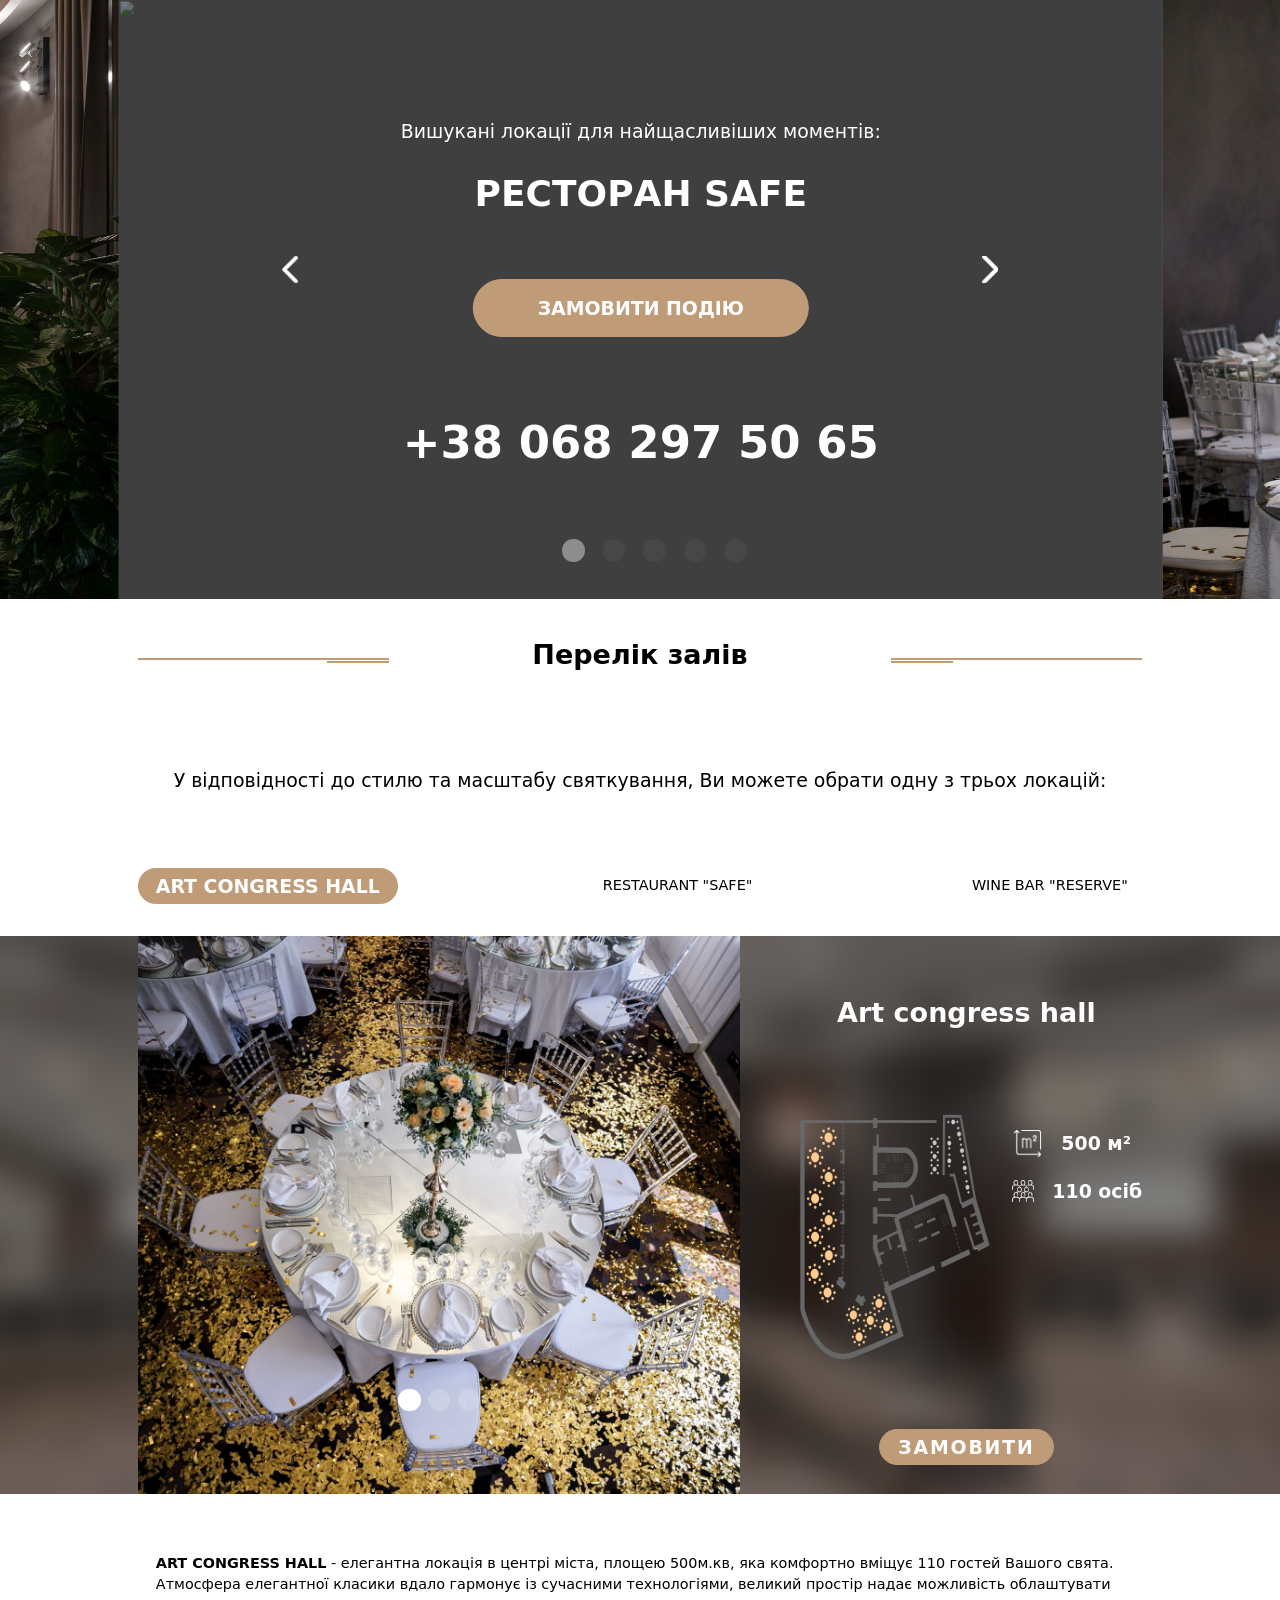
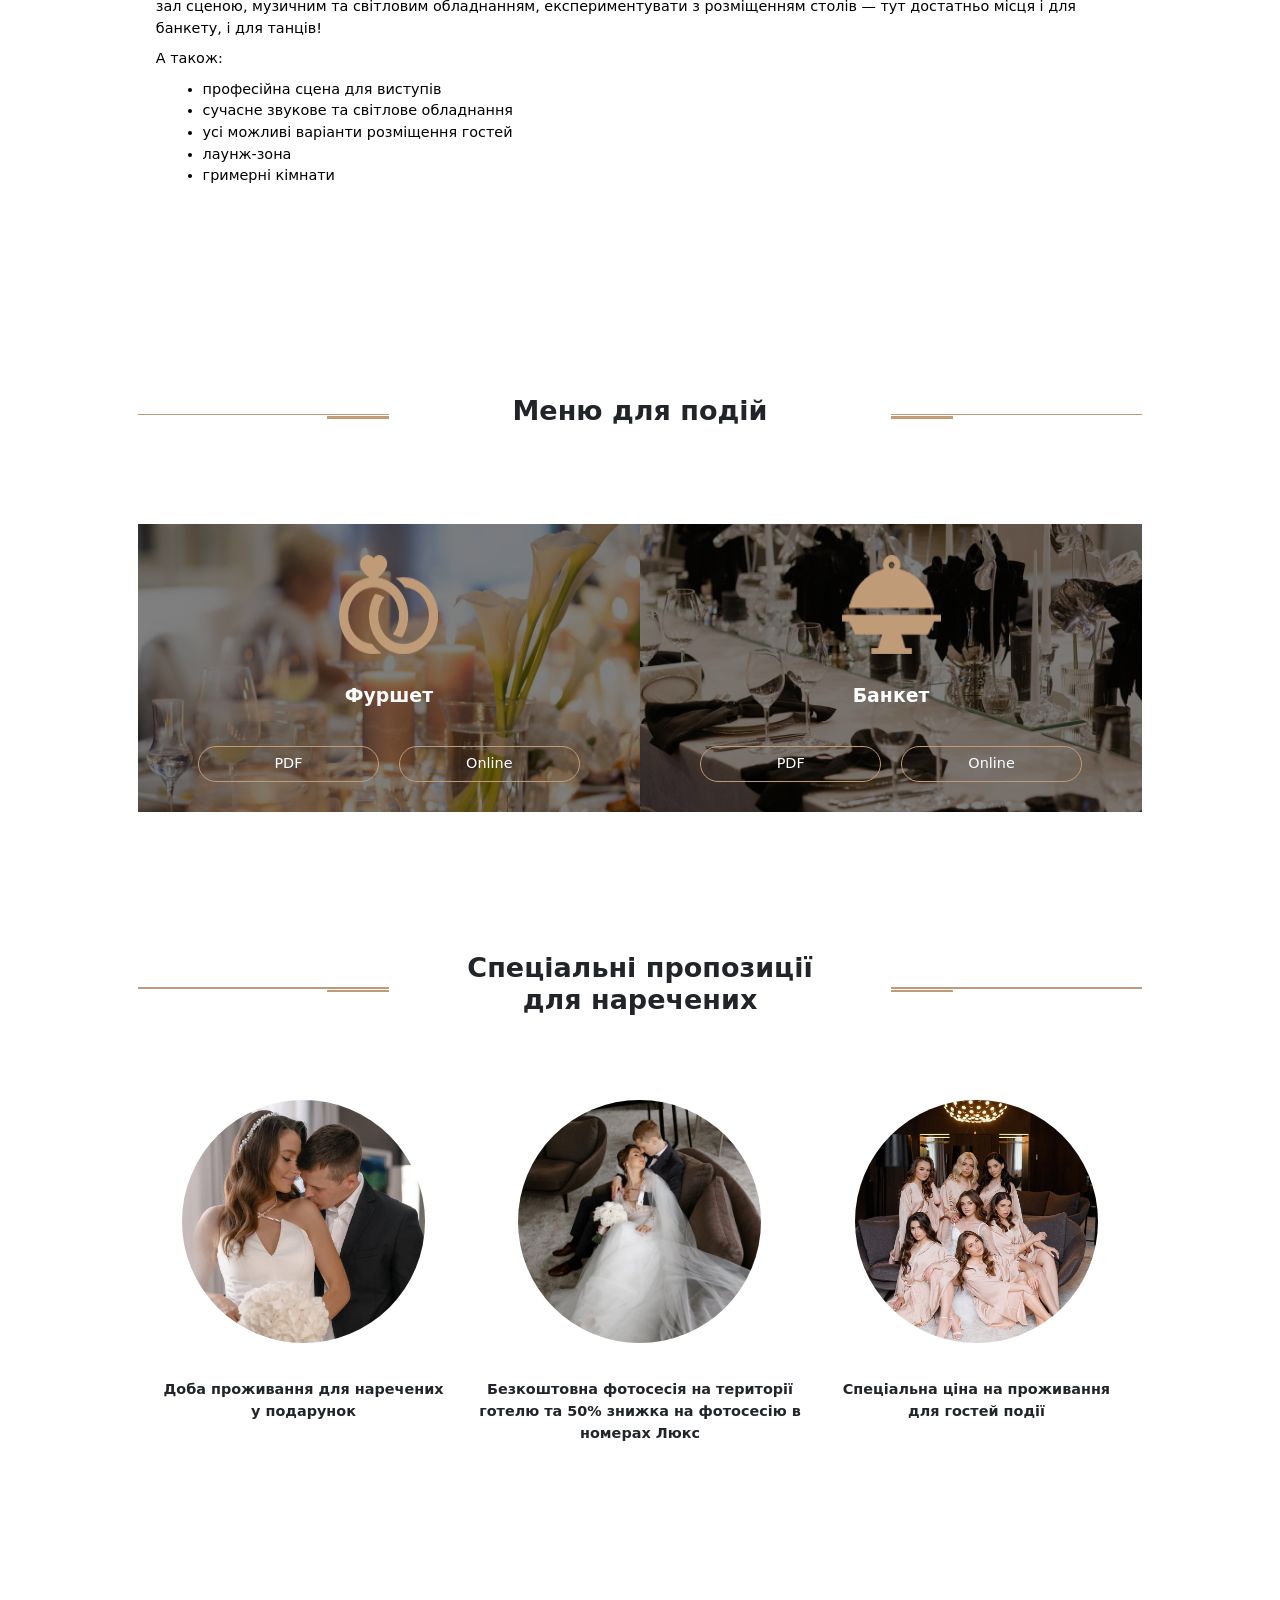
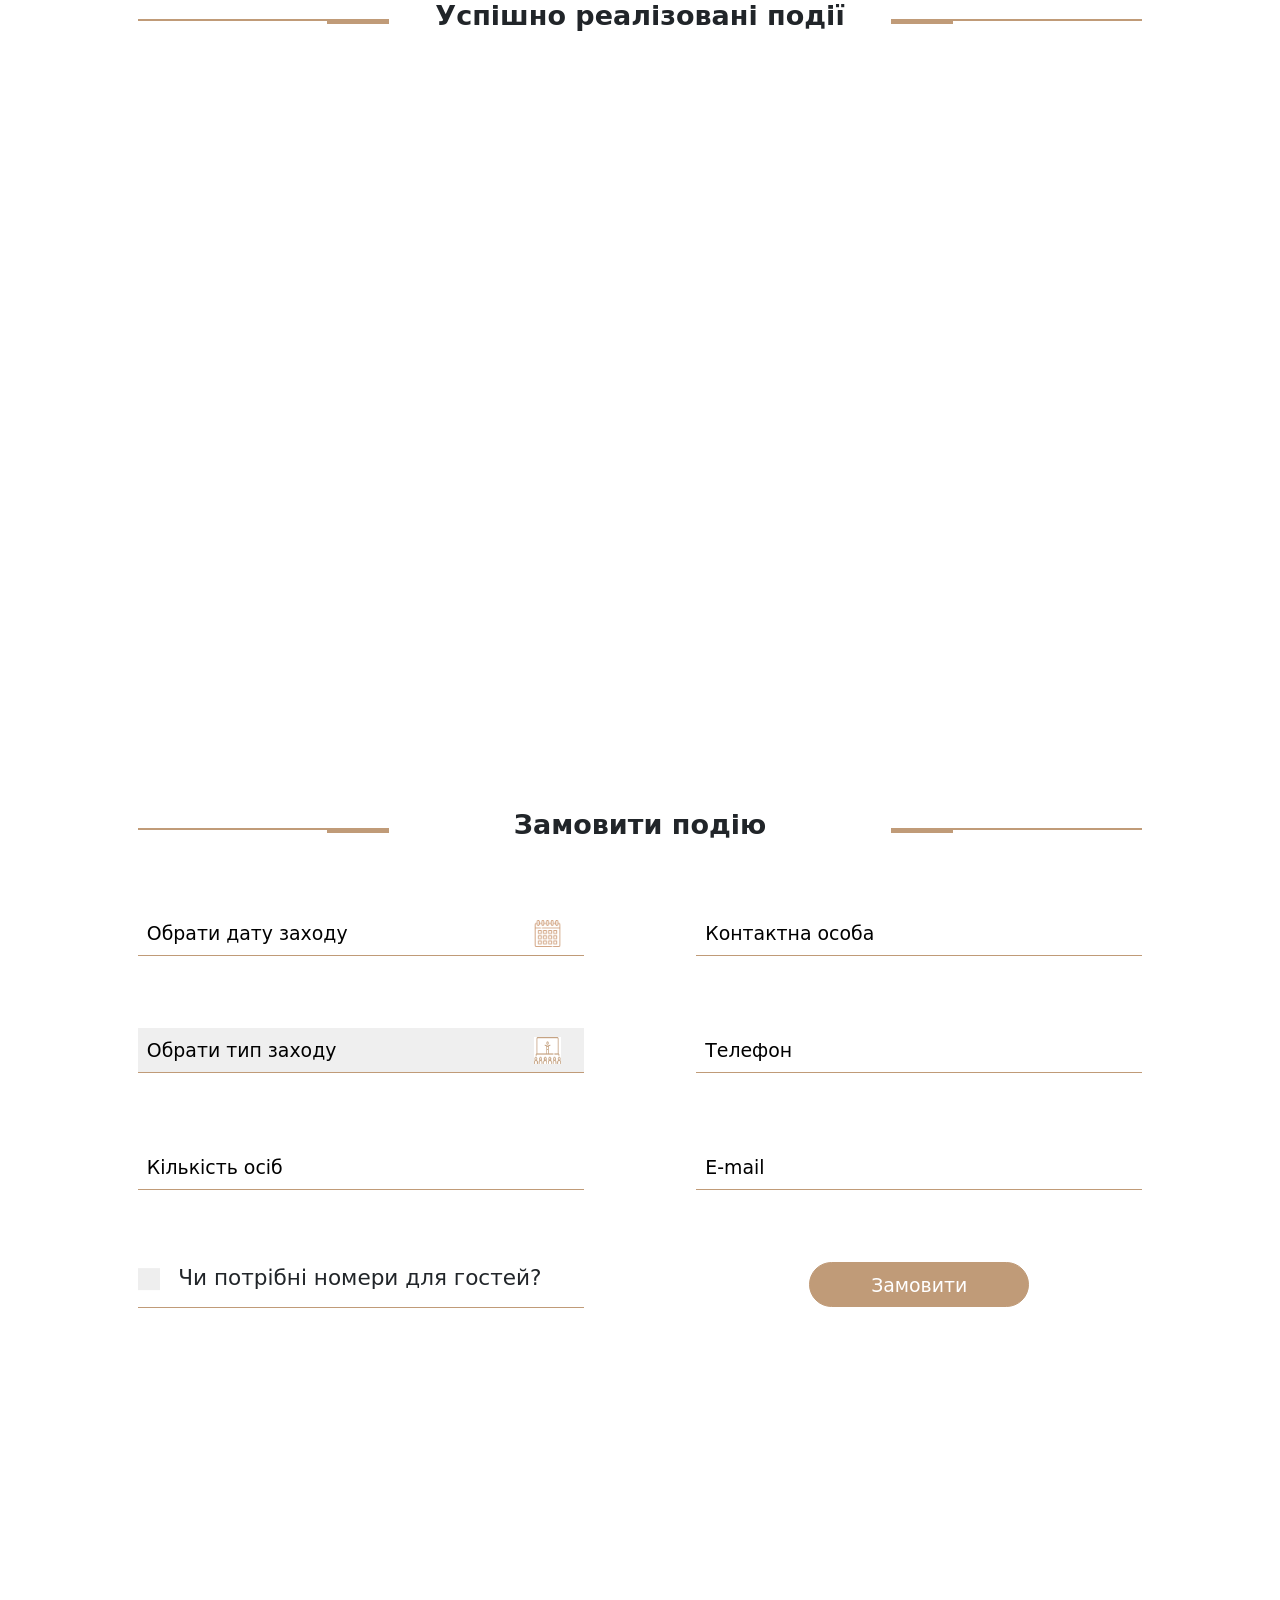
==== wedding/index.html @ 0ee12df7 "add english pages" ====
<!DOCTYPE html>
<html lang="en" class="page">

  <head>
    <meta charset="UTF-8">
    <meta http-equiv="X-UA-Compatible" content="IE=edge">
    <meta name="viewport" content="width=device-width, initial-scale=1.0">
    <title>Події</title>
    <link rel="stylesheet" href="./../style/style.css">
    <link rel="stylesheet" href="https://cdn.jsdelivr.net/npm/swiper@8/swiper-bundle.min.css">
    <script src="https://cdn.jsdelivr.net/npm/swiper@8/swiper-bundle.min.js"></script>
    <link rel="preconnect" href="https://fonts.googleapis.com">
    <link rel="preconnect" href="https://fonts.gstatic.com" crossorigin>
    <link href="https://fonts.googleapis.com/css2?family=Josefin+Sans:wght@300;400;500;600;700&display=swap"
      rel="stylesheet">
    <link rel="stylesheet" href="//code.jquery.com/ui/1.13.2/themes/base/jquery-ui.css">
    <link rel="stylesheet" href="/resources/demos/style.css">
    <script src="https://code.jquery.com/jquery-3.6.0.js"></script>
    <script src="https://code.jquery.com/ui/1.13.2/jquery-ui.js"></script>
    <script>
      $(function () {
        $("#datepicker").datepicker();
      });
    </script>
  </head>

  <body>
    <section>
      <div class="slider">
        <div class="slider__item">
          <img src="./../image/main-slider/slide-5.jpg">
          <div class="top-wedding">
            <div class="top-wedding__subtitle top__subtitle--wedding">
              Вишукані локації для найщасливіших моментів:
            </div>
            <h1 class="top-wedding__title">ресторан safe</h1>
            <a href="#form" class="top-wedding__button">
              замовити подію
            </a>
            <a href="tel:+380682975065" class="top-wedding__call">
              +38 068 297 50 65
            </a>
          </div>
        </div>
        <div class="slider__item">
          <img src="./../image/main-slider/slide-1.jpg">
          <div class="top-wedding">
            <div class="top-wedding__subtitle top__subtitle--wedding">
              Вишукані локації для найщасливіших моментів:
            </div>
            <h1 class="top-wedding__title">Art congress hall</h1>
            <a href="#form" class="top-wedding__button">
              замовити подію
            </a>
            <a href="tel:+380682975065" class="top-wedding__call">
              +38 068 297 50 65
            </a>
          </div>
        </div>
        <div class="slider__item">
          <img src="./../image/main-slider/slide-3.jpg">
          <div class="top-wedding">
            <div class="top-wedding__subtitle top__subtitle--wedding">
              Вишукані локації для найщасливіших моментів:
            </div>
            <h1 class="top-wedding__title">WINE BAR RESERVE з терасою</h1>
            <a href="#form" class="top-wedding__button">
              замовити подію
            </a>
            <a href="tel:+380682975065" class="top-wedding__call">
              +38 068 297 50 65
            </a>
          </div>
        </div>
        <div class="slider__item">
          <img src="./../image/main-slider/slide-2.jpg">
          <div class="top-wedding">
            <div class="top-wedding__subtitle top__subtitle--wedding">
              Вишукані локації для найщасливіших моментів:
            </div>
            <h1 class="top-wedding__title">Art congress hall</h1>
            <a href="#form" class="top-wedding__button">
              замовити подію
            </a>
            <a href="tel:+380682975065" class="top-wedding__call">
              +38 068 297 50 65
            </a>
          </div>
        </div>
        <div class="slider__item">
          <img src="./../image/main-slider/slide-4.jpg">
          <div class="top-wedding">
            <div class="top-wedding__subtitle top__subtitle--wedding">
              Вишукані локації для найщасливіших моментів:
            </div>
            <h1 class="top-wedding__title">ресторан safe</h1>
            <a href="#form" class="top-wedding__button">
              замовити подію
            </a>
            <a href="tel:+380682975065" class="top-wedding__call">
              +38 068 297 50 65
            </a>
          </div>
        </div>
      </div>
    </section>

    <section class="conference-hall page__conference-hall">
      <div class="container">
        <div class="conference-hall__title">
          <div class="title params__title">
            <div class="title__before-line"></div>
            <h2 class="title__text">Перелік залів</h2>
            <div class="title__after-line"></div>
          </div>
          <h2 class="conference-hall__subtitle" style="margin-bottom: 70px;">
            У відповідності до стилю та масштабу святкування, Ви можете обрати одну з трьох локацій:
            </h3>
        </div>

        <ul class="nav nav-pills mb-3 conference-hall__tabs" id="pills-tab" role="tablist">
          <li class="nav-item" role="presentation">
            <button style="text-transform: uppercase;" class="nav-link active conference-hall__tab" id="pills-home-tab" data-bs-toggle="pill"
              data-bs-target="#pills-conference" type="button" role="tab" aria-controls="pills-home"
              aria-selected="true">Art congress hall</button>
          </li>
          <li class="nav-item" role="presentation">
            <button style="text-transform: uppercase;" class="nav-link conference-hall__tab" id="pills-profile-tab" data-bs-toggle="pill"
              data-bs-target="#pills-vip" type="button" role="tab" aria-controls="pills-profile"
              aria-selected="false">Restaurant "SAFE"</button>
          </li>
          <li class="nav-item" role="presentation">
            <button style="text-transform: uppercase;" class="nav-link conference-hall__tab" id="pills-contact-tab" data-bs-toggle="pill"
              data-bs-target="#pills-conference-a" type="button" role="tab" aria-controls="pills-contact"
              aria-selected="false">Wine bar "RESERVE"</button>
          </li>

        </ul>

      </div>
      <div class="conference-hall__background--wedding">
        <div class="container">
          <main class="conference-hall__container">

            <div class="tab-content" id="pills-tabContent">

              <div class="tab-pane fade show active" id="pills-conference" role="tabpanel"
                aria-labelledby="pills-home-tab">
                <article class="conference-hall__content">
                  <div class="conference-hall__wrapper">
                    <div class="conference-hall__left">
                      <div class="swiper mySwiper2">
                        <div class="swiper-wrapper">
                          <div class="swiper-slide">
                            <img src="./../image/slider-scheme/art-congres-hall-1.jpg" alt="slide1">
                          </div>
                          <div class="swiper-slide">
                            <img src="./../image/slider-scheme/art-congres-hall-2.jpg" alt="slide2">
                          </div>
                          <div class="swiper-slide">
                            <img src="./../image/slider-scheme/art-congres-hall-3.jpg" alt="slide3">
                          </div>
                        </div>
                        <div class="swiper-pagination"></div>
                      </div>

                    </div>
                    <div class="conference-hall__right scheme">

                      <div class="scheme__title scheme__title--conference">Art congress hall</div>

                      <div class="scheme__content--visible">
                        <div class="scheme__top scheme__top--conference">
                          <picture>
                            <source media="(max-width: 550px)" srcset="./../image/wedding/scheme/congres.png" width="200px"
                              height="240px">
                            <img src="./../image/wedding/scheme/congres.png" alt="схема залу" width="240px" height="300px">
                          </picture>
                          <div class="scheme__flex-wraper-all">
                            <div class="scheme__flex-wraper">
                              <img src="./../image/area_white.png" alt="area" width="35px" height="35px">
                              <div class="scheme__count">500 м&sup2</div>
                            </div>
                            <div class="scheme__flex-wraper">
                              <img src="./../image/people.png" alt="people" width="25px" height="25px">
                              <div class="scheme__count">110 осіб</div>
                            </div>
                          </div>
                        </div>
                      </div>

                      <a href="#form" class="scheme__btn">замовити</a>
                    </div>
                  </div>
                </article>
              </div>

              <div class="tab-pane fade" id="pills-vip" role="tabpanel" aria-labelledby="pills-profile-tab">
                <article class="conference-hall__content">
                  <div class="conference-hall__wrapper">
                    <div class="conference-hall__left">
                      <div class="swiper mySwiper2">
                        <div class="swiper-wrapper">
                          <div class="swiper-slide">
                            <img src="./../image/slider-scheme/safe-3.jpg" alt="safe_photo">
                          </div>
                          <div class="swiper-slide">
                            <img src="./../image/slider-scheme/safe-2.jpg" alt="safe_photo">
                          </div>
                          <div class="swiper-slide">
                            <img src="./../image/slider-scheme/safe-1.webp" alt="safe_photo">
                          </div>
                        </div>
                        <div class="swiper-pagination"></div>
                      </div>
                    </div>

                    <div class="conference-hall__right conference-hall__right--conference scheme">

                      <div class="scheme__title scheme__title--conference">Restaurant "SAFE"</div>

                      <h2 class="scheme__tabs-title">
                        Оберіть тип розсадки:
                      </h2>

                      <ul class="nav nav-pills mb-3 scheme__tabs" id="pills-tab" role="tablist">
                        <li class="nav-item scheme__tab-wraper" role="presentation">
                          <button class="nav-link scheme__tab active scheme__tab" id="pills-home-tab"
                            data-bs-toggle="pill" data-bs-target="#pills-home" type="button" role="tab"
                            aria-controls="pills-home" aria-selected="true">Варіант-1</button>
                        </li>
                        <li class="nav-item scheme__tab-wraper" role="presentation">
                          <button class="nav-link scheme__tab" id="pills-profile-tab" data-bs-toggle="pill"
                            data-bs-target="#pills-profile" type="button" role="tab" aria-controls="pills-profile"
                            aria-selected="false">Варіант-2</button>
                        </li>
                        <li class="nav-item scheme__tab-wraper" role="presentation">
                          <button class="nav-link scheme__tab" id="pills-contact-tab" data-bs-toggle="pill"
                            data-bs-target="#pills-contact" type="button" role="tab" aria-controls="pills-contact"
                            aria-selected="false">Варіант-3</button>
                        </li>
                      </ul>
                      <div class="tab-content" id="pills-tabContent">
                        <div class="tab-pane fade show active" id="pills-home" role="tabpanel"
                          aria-labelledby="pills-home-tab">
                          <div class="scheme__content">
                            <div class="scheme__top scheme__top--conference">
                              <picture>
                                <source media="(max-width: 550px)" srcset="./../image/wedding/scheme/safe-var-1.png"
                                  width="160px" height="240px">
                                <img src="./../image/wedding/scheme/safe-var-1.png" alt="схема залу" width="240px"
                                  height="340px">
                              </picture>
                              <div class="scheme__flex-wraper-all">
                                <div class="scheme__flex-wraper">
                                  <img src="./../image/area_white.png" alt="area" width="35px" height="35px">
                                  <div class="scheme__count">166 м&sup2</div>
                                </div>
                                <div class="scheme__flex-wraper">
                                  <img src="./../image/people.png" alt="people" width="35px" height="25px">
                                  <div class="scheme__count">60 осіб</div>
                                </div>
                              </div>
                            </div>
                          </div>
                        </div>
                        <div class="tab-pane fade" id="pills-profile" role="tabpanel"
                          aria-labelledby="pills-profile-tab">
                          <div class="scheme__content">
                            <div class="scheme__top scheme__top--conference">
                              <picture>
                                <source media="(max-width: 550px)" srcset="./../image/wedding/scheme/safe-var-2.png"
                                  width="160px" height="240px">
                                <img src="./../image/wedding/scheme/safe-var-2.png" alt="схема залу" width="240px"
                                  height="340px">
                              </picture>
                              <div class="scheme__flex-wraper-all">
                                <div class="scheme__flex-wraper">
                                  <img src="./../image/area_white.png" alt="area" width="35px" height="35px">
                                  <div class="scheme__count">166 м&sup2</div>
                                </div>
                                <div class="scheme__flex-wraper">
                                  <img src="./../image/people.png" alt="people" width="35px" height="25px">
                                  <div class="scheme__count">60 осіб</div>
                                </div>
                              </div>
                            </div>
                          </div>
                        </div>
                        <div class="tab-pane fade" id="pills-contact" role="tabpanel"
                          aria-labelledby="pills-contact-tab">
                          <div class="scheme__content">
                            <div class="scheme__top scheme__top--conference">
                              <picture>
                                <source media="(max-width: 550px)" srcset="./../image/wedding/scheme/safe-var-3.png"
                                  width="160px" height="240px">
                                <img src="./../image/wedding/scheme/safe-var-3.png" alt="схема залу" width="240px"
                                  height="340px">
                              </picture>
                              <div class="scheme__flex-wraper-all">
                                <div class="scheme__flex-wraper">
                                  <img src="./../image/area_white.png" alt="area" width="35px" height="35px">
                                  <div class="scheme__count">166 м&sup2</div>
                                </div>
                                <div class="scheme__flex-wraper">
                                  <img src="./../image/people.png" alt="people" width="35px" height="25px">
                                  <div class="scheme__count">60 осіб</div>
                                </div>
                              </div>
                            </div>
                          </div>
                        </div>
                      </div>

                      <a href="#form" class="scheme__btn">замовити</a>
                    </div>
                  </div>
                </article>
              </div>

              <div class="tab-pane fade" id="pills-conference-a" role="tabpanel" aria-labelledby="pills-profile-tab">
                <article class="conference-hall__content">
                  <div class="conference-hall__wrapper">
                    <div class="conference-hall__left">
                      <div class="swiper mySwiper2">
                        <div class="swiper-wrapper">
                          <div class="swiper-slide">
                            <img src="./../image/slider-scheme/wine-room-3.JPEG">
                          </div>
                          <div class="swiper-slide">
                            <img src="./../image/slider-scheme/wine-room-2.JPEG">
                          </div>
                          <div class="swiper-slide">
                            <img src="./../image/slider-scheme/wine-room-1.JPEG">
                          </div>
                        </div>
                        <div class="swiper-pagination"></div>
                      </div>

                    </div>

                    <div class="conference-hall__right scheme">
                      <div class="scheme__title scheme__title--conference">Wine bar "RESERVE"</div>

                      <div class="scheme__content--visible">
                        <div class="scheme__top scheme__top--conference">
                          <picture>
                            <source media="(max-width: 550px)" srcset="./../image/wedding/scheme/wine.png" width="160px"
                              height="240px">
                            <img src="./../image/wedding/scheme/wine.png" alt="схема залу" width="240px" height="340px">
                          </picture>
                          <div class="scheme__flex-wraper-all">
                            <div class="scheme__flex-wraper">
                              <img src="./../image/area_white.png" alt="area" width="35px" height="35px">
                              <div class="scheme__count">31 м&sup2</div>
                            </div>
                            <div class="scheme__flex-wraper">
                              <img src="./../image/people.png" alt="people" width="35px" height="25px">
                              <div class="scheme__count">20 осіб</div>
                            </div>
                          </div>
                        </div>
                      </div>
                      <a href="#form" class="scheme__btn">замовити</a>
                    </div>
                  </div>
                </article>
              </div>

            </div>

          </main>
        </div>
      </div>

      <div class="container">
        <div class="tab-content" id="pills-tabContent" style="margin-top: 50px;">

          <div class="conference-hall__bottom" id="b-1" style="display: block;">
            <p style="margin-bottom: 10px;">
              <strong>ART CONGRESS HALL</strong> - елегантна локація в центрі міста, площею 500м.кв, яка комфортно
              вміщує 110 гостей Вашого свята.
              Атмосфера елегантної класики вдало гармонує із сучасними технологіями, великий простір надає
              можливість облаштувати зал сценою, музичним та світловим обладнанням, експериментувати з розміщенням
              столів — тут достатньо місця і для банкету, і для танців!
            </p>
            <p style="margin-bottom: 10px;">А також:</p>
            <ul style="margin-left: 20px; text-align: left;">
              <li>
                професійна сцена для виступів
              </li>
              <li>
                сучасне звукове та світлове обладнання
              </li>
              <li>
                усі можливі варіанти розміщення гостей
              </li>
              <li>
                лаунж-зона
              </li>
              <li>
                гримерні кімнати
              </li>
            </ul>
          </div>

          <div class="conference-hall__bottom" id="b-2" style="display: none;">
            <p style="margin-bottom: 10px;">
              <strong>РЕСТОРАН SAFE</strong> - вишукана локація для щасливих моментів. Зал ресторану SAFE вміщує 60
              осіб.
            </p>
            <p>
              Унікальний інтер'єр залу ресторану SAFE, відкрите тинькування оригінальної будівлі Австро-Угорського
              банку, австрійські люстри та окремі зони для кенді бару та танців - додають незабутніх вражень.
            </p>
          </div>

          <div class="conference-hall__bottom" id="b-3" style="display: none;">
            <p style="margin-bottom: 10px;">
              <strong>WINE BAR з терасою</strong> - справжня окраса готелю та ідеальна локація для камерних
              святкувань.
            </p>
            <p>
              Зал винної кімнати WINE BAR вміщує до 20 осіб.
              Винна кімната з терасою на сьомому поверсі є ідеальна для затишних, камерних святкувань. Неперевершений
              інтер’єр, камін, незабутня панорама на старе місто, та, щонайголовніше, повна ізоляція від решти готелю.
            </p>
          </div>
        </div>
      </div>

    </section>

    <section class="menu page__menu">
      <div class="container">
        <div class="title params__title">
          <div class="title__before-line"></div>
          <h2 class="title__text">Меню для подій</h2>
          <div class="title__after-line"></div>
        </div>
        <div class="menu__wraper">
          <article class="menu__left menu__left--wedding">
            <div class="menu__shadow">
              <img src="./../image/wedding-rings.png" alt="" class="menu__icon">
              <div class="menu__text">
                Фуршет
              </div>
              <div class="menu__menu">
                <a href="./../files/furshet-menu.pdf" class="menu__menu--link" download>PDF</a>
                <a href="https://bankhotel.choiceqr.com/online-menu/section:benketne-ta-furshetne-menyu" class="menu__menu--link" target="_blank">Online</a>
              </div>
            </div>
          </article>
          <article class="menu__rigth menu__rigth--wedding">
            <div class="menu__shadow">
              <img src="./../image/buffet_menu.png" alt="" class="menu__icon">
              <div class="menu__text">
                Банкет
              </div>
              <div class="menu__menu">
                <a href="./../files/banket-menu.pdf" class="menu__menu--link" download>PDF</a>
                <a href="https://bankhotel.choiceqr.com/online-menu/section:benketne-ta-furshetne-menyu" class="menu__menu--link" target="_blank">Online</a>
              </div>
            </div>
          </article>
        </div>
      </div>
    </section>

    <section class="propose page__propose">
      <div class="container">
        <div class="title propose__title">
          <div class="title__before-line"></div>
          <h2 class="title__text">
            Спеціальні пропозиції
            <br>
            для наречених
          </h2>
          <div class="title__after-line"></div>
        </div>
        <div class="propose__wrapper">
          <div class="propose__one">
            <img src="./../image/wedding-propose/propose-1.jpg" atl="wedding" class="propose__photo">
            <div class="propose__text">
              Доба проживання для наречених
              <br>
              у подарунок
            </div>
          </div>
          <div class="propose__two">
            <img src="./../image/wedding-propose/propose-3.jpg" atl="wedding" class="propose__photo">
            <div class="propose__text">
              Безкоштовна фотосесія на території
              <br> готелю та 50% знижка на фотосесію в
              <br> номерах Люкс
            </div>
          </div>
          <div class="propose__three">
            <img src="./../image/wedding-propose/propose-2.jpg" atl="wedding" class="propose__photo">
            <div class="propose__text">
              Спеціальна ціна на проживання
              <br>
              для гостей події
            </div>
          </div>
        </div>
      </div>
    </section>

    <section class="projects page__projects">
      <div class="container">
        <div class="projects__slider">
          <div class="title projects__title">
            <div class="title__before-line"></div>
            <h2 class="title__text">Успішно реалізовані події</h2>
            <div class="title__after-line"></div>
          </div>
          <div class="swiper mySwiper3">
            <div class="swiper-wrapper">
              <div class="swiper-slide">
                <video src="./../image/video/wedding-video-1.mp4" autoplay muted loop width="640" height="360"
                  class="swiper-slide__video"></video>
              </div>
              <div class="swiper-slide">
                <video src="./../image/video/wedding-video-2.mp4" autoplay muted loop width="640" height="360"
                  class="swiper-slide__video"></video>
              </div>
              <div class="swiper-slide">
                <video src="./../image/video/wedding-video-3.mp4" autoplay muted loop width="640" height="360"
                  class="swiper-slide__video"></video>
              </div>
            </div>
            <!-- <div class="swiper-pagination"></div>
            <div class="swiper-button-next"></div>
            <div class="swiper-button-prev"></div> -->
          </div>
    </section>

    <section class="form page__form" id="form">
      <div class="container">
        <div class="form__wrraper">
          <div class="title form__title">
            <div class="title__before-line"></div>
            <h2 class="title__text">Замовити подію</h2>
            <div class="title__after-line"></div>
          </div>
          <!-- <h3 class="form__subtext">Заповніть форму - отримайте базовий розрахунок вартості меню за 1 добу</h3> -->
          <form action="#" method="post" class="form__form" style="position: relative;">
            <div class="form__left">
              <div class="form__date">
                <input type="text" id="datepicker" class="form__style" placeholder="Обрати дату заходу" required
                  id="date">
                <label for="#date" class="form__label">
                  <button class="form__btn">
                    <img class="form__icon" src="./../image/calendar.png" alt="date">
                  </button>
                </label>
              </div>
              <div class="form__event">
                <select name="event" class="form__style" required id="event">
                  <option value="" selected disabled>Обрати тип заходу</option>
                  <option value="wedding">Весілля</option>
                  <option value="birthday">День народження</option>
                  <option value="birthday">Інше святкування</option>
                </select>
                <label for="#event" class="form__label">
                  <button class="form__btn">
                    <img class="form__icon" src="./../image/presentation.png" alt="event">
                  </button>
                </label>
              </div>
              <input type="text" placeholder="Кількість осіб" class="form__quests form__style" required>
              <label class="form__container">
                <div class="form__container--text">
                  Чи потрібні номери для гостей?
                </div>
                <input type="checkbox" value="yes">
                <span class="form__checkmark"></span>
              </label>
            </div>
            <div class="form__right">
              <input type="text" placeholder="Контактна особа" class="form__person form__style" required>
              <input type="tel" placeholder="Телефон" class="form__tel form__style" required>
              <input type="email" placeholder="E-mail" class="form__email form__style" required>
              <button type="submit" class="form__button">Замовити</button>
            </div>
          </form>
        </div>
      </div>
    </section>


    <link href="https://cdn.jsdelivr.net/npm/bootstrap@5.0.2/dist/css/bootstrap.min.css" rel="stylesheet"
      integrity="sha384-EVSTQN3/azprG1Anm3QDgpJLIm9Nao0Yz1ztcQTwFspd3yD65VohhpuuCOmLASjC" crossorigin="anonymous">
    <script src="https://cdn.jsdelivr.net/npm/bootstrap@5.0.2/dist/js/bootstrap.bundle.min.js"
      integrity="sha384-MrcW6ZMFYlzcLA8Nl+NtUVF0sA7MsXsP1UyJoMp4YLEuNSfAP+JcXn/tWtIaxVXM"
      crossorigin="anonymous"></script>
    <script src="./../slick.min.js"></script>
    <script src="./../main.js"></script>
    <script src="./../main3.js"></script>
    <script src="./../main2.js"></script>
  </body>
  </div>

</html>
---- style/style.css ----
* {
  margin: 0;
  padding: 0;
  box-sizing: border-box;
}

@keyframes fade {
  from {
    opacity: 0;
  }
  to {
    opacity: 1;
  }
}
.grid {
  display: grid;
  grid-template-columns: repeat(2, 1fr);
  column-gap: 20px;
}
@media (min-width: 780px) {
  .grid {
    grid-template-columns: repeat(6, 1fr);
    column-gap: 20px;
  }
}
@media (min-width: 1260px) {
  .grid {
    grid-template-columns: repeat(12, 1fr);
    column-gap: 24px;
  }
}
.grid--desktop {
  display: block;
}
@media (min-width: 1260px) {
  .grid--desktop {
    display: grid;
  }
}
.grid--tablet {
  display: block;
}
@media (min-width: 780px) {
  .grid--tablet {
    display: grid;
  }
}
@media (min-width: 780px) {
  .grid__item--tablet-1-1 {
    grid-column: 1/2;
  }
}
@media (min-width: 780px) {
  .grid__item--tablet-1-2 {
    grid-column: 1/3;
  }
}
@media (min-width: 780px) {
  .grid__item--tablet-1-3 {
    grid-column: 1/4;
  }
}
@media (min-width: 780px) {
  .grid__item--tablet-1-4 {
    grid-column: 1/5;
  }
}
@media (min-width: 780px) {
  .grid__item--tablet-1-5 {
    grid-column: 1/6;
  }
}
@media (min-width: 780px) {
  .grid__item--tablet-1-6 {
    grid-column: 1/7;
  }
}
@media (min-width: 780px) {
  .grid__item--tablet-2-2 {
    grid-column: 2/3;
  }
}
@media (min-width: 780px) {
  .grid__item--tablet-2-3 {
    grid-column: 2/4;
  }
}
@media (min-width: 780px) {
  .grid__item--tablet-2-4 {
    grid-column: 2/5;
  }
}
@media (min-width: 780px) {
  .grid__item--tablet-2-5 {
    grid-column: 2/6;
  }
}
@media (min-width: 780px) {
  .grid__item--tablet-2-6 {
    grid-column: 2/7;
  }
}
@media (min-width: 780px) {
  .grid__item--tablet-3-3 {
    grid-column: 3/4;
  }
}
@media (min-width: 780px) {
  .grid__item--tablet-3-4 {
    grid-column: 3/5;
  }
}
@media (min-width: 780px) {
  .grid__item--tablet-3-5 {
    grid-column: 3/6;
  }
}
@media (min-width: 780px) {
  .grid__item--tablet-3-6 {
    grid-column: 3/7;
  }
}
@media (min-width: 780px) {
  .grid__item--tablet-4-4 {
    grid-column: 4/5;
  }
}
@media (min-width: 780px) {
  .grid__item--tablet-4-5 {
    grid-column: 4/6;
  }
}
@media (min-width: 780px) {
  .grid__item--tablet-4-6 {
    grid-column: 4/7;
  }
}
@media (min-width: 780px) {
  .grid__item--tablet-5-5 {
    grid-column: 5/6;
  }
}
@media (min-width: 780px) {
  .grid__item--tablet-5-6 {
    grid-column: 5/7;
  }
}
@media (min-width: 780px) {
  .grid__item--tablet-6-6 {
    grid-column: 6/7;
  }
}
@media (min-width: 1260px) {
  .grid__item--desktop-1-1 {
    grid-column: 1/2;
  }
}
@media (min-width: 1260px) {
  .grid__item--desktop-1-2 {
    grid-column: 1/3;
  }
}
@media (min-width: 1260px) {
  .grid__item--desktop-1-3 {
    grid-column: 1/4;
  }
}
@media (min-width: 1260px) {
  .grid__item--desktop-1-4 {
    grid-column: 1/5;
  }
}
@media (min-width: 1260px) {
  .grid__item--desktop-1-5 {
    grid-column: 1/6;
  }
}
@media (min-width: 1260px) {
  .grid__item--desktop-1-6 {
    grid-column: 1/7;
  }
}
@media (min-width: 1260px) {
  .grid__item--desktop-1-7 {
    grid-column: 1/8;
  }
}
@media (min-width: 1260px) {
  .grid__item--desktop-1-8 {
    grid-column: 1/9;
  }
}
@media (min-width: 1260px) {
  .grid__item--desktop-1-9 {
    grid-column: 1/10;
  }
}
@media (min-width: 1260px) {
  .grid__item--desktop-1-10 {
    grid-column: 1/11;
  }
}
@media (min-width: 1260px) {
  .grid__item--desktop-1-11 {
    grid-column: 1/12;
  }
}
@media (min-width: 1260px) {
  .grid__item--desktop-1-12 {
    grid-column: 1/13;
  }
}
@media (min-width: 1260px) {
  .grid__item--desktop-2-2 {
    grid-column: 2/3;
  }
}
@media (min-width: 1260px) {
  .grid__item--desktop-2-3 {
    grid-column: 2/4;
  }
}
@media (min-width: 1260px) {
  .grid__item--desktop-2-4 {
    grid-column: 2/5;
  }
}
@media (min-width: 1260px) {
  .grid__item--desktop-2-5 {
    grid-column: 2/6;
  }
}
@media (min-width: 1260px) {
  .grid__item--desktop-2-6 {
    grid-column: 2/7;
  }
}
@media (min-width: 1260px) {
  .grid__item--desktop-2-7 {
    grid-column: 2/8;
  }
}
@media (min-width: 1260px) {
  .grid__item--desktop-2-8 {
    grid-column: 2/9;
  }
}
@media (min-width: 1260px) {
  .grid__item--desktop-2-9 {
    grid-column: 2/10;
  }
}
@media (min-width: 1260px) {
  .grid__item--desktop-2-10 {
    grid-column: 2/11;
  }
}
@media (min-width: 1260px) {
  .grid__item--desktop-2-11 {
    grid-column: 2/12;
  }
}
@media (min-width: 1260px) {
  .grid__item--desktop-2-12 {
    grid-column: 2/13;
  }
}
@media (min-width: 1260px) {
  .grid__item--desktop-3-3 {
    grid-column: 3/4;
  }
}
@media (min-width: 1260px) {
  .grid__item--desktop-3-4 {
    grid-column: 3/5;
  }
}
@media (min-width: 1260px) {
  .grid__item--desktop-3-5 {
    grid-column: 3/6;
  }
}
@media (min-width: 1260px) {
  .grid__item--desktop-3-6 {
    grid-column: 3/7;
  }
}
@media (min-width: 1260px) {
  .grid__item--desktop-3-7 {
    grid-column: 3/8;
  }
}
@media (min-width: 1260px) {
  .grid__item--desktop-3-8 {
    grid-column: 3/9;
  }
}
@media (min-width: 1260px) {
  .grid__item--desktop-3-9 {
    grid-column: 3/10;
  }
}
@media (min-width: 1260px) {
  .grid__item--desktop-3-10 {
    grid-column: 3/11;
  }
}
@media (min-width: 1260px) {
  .grid__item--desktop-3-11 {
    grid-column: 3/12;
  }
}
@media (min-width: 1260px) {
  .grid__item--desktop-3-12 {
    grid-column: 3/13;
  }
}
@media (min-width: 1260px) {
  .grid__item--desktop-4-4 {
    grid-column: 4/5;
  }
}
@media (min-width: 1260px) {
  .grid__item--desktop-4-5 {
    grid-column: 4/6;
  }
}
@media (min-width: 1260px) {
  .grid__item--desktop-4-6 {
    grid-column: 4/7;
  }
}
@media (min-width: 1260px) {
  .grid__item--desktop-4-7 {
    grid-column: 4/8;
  }
}
@media (min-width: 1260px) {
  .grid__item--desktop-4-8 {
    grid-column: 4/9;
  }
}
@media (min-width: 1260px) {
  .grid__item--desktop-4-9 {
    grid-column: 4/10;
  }
}
@media (min-width: 1260px) {
  .grid__item--desktop-4-10 {
    grid-column: 4/11;
  }
}
@media (min-width: 1260px) {
  .grid__item--desktop-4-11 {
    grid-column: 4/12;
  }
}
@media (min-width: 1260px) {
  .grid__item--desktop-4-12 {
    grid-column: 4/13;
  }
}
@media (min-width: 1260px) {
  .grid__item--desktop-5-5 {
    grid-column: 5/6;
  }
}
@media (min-width: 1260px) {
  .grid__item--desktop-5-6 {
    grid-column: 5/7;
  }
}
@media (min-width: 1260px) {
  .grid__item--desktop-5-7 {
    grid-column: 5/8;
  }
}
@media (min-width: 1260px) {
  .grid__item--desktop-5-8 {
    grid-column: 5/9;
  }
}
@media (min-width: 1260px) {
  .grid__item--desktop-5-9 {
    grid-column: 5/10;
  }
}
@media (min-width: 1260px) {
  .grid__item--desktop-5-10 {
    grid-column: 5/11;
  }
}
@media (min-width: 1260px) {
  .grid__item--desktop-5-11 {
    grid-column: 5/12;
  }
}
@media (min-width: 1260px) {
  .grid__item--desktop-5-12 {
    grid-column: 5/13;
  }
}
@media (min-width: 1260px) {
  .grid__item--desktop-6-6 {
    grid-column: 6/7;
  }
}
@media (min-width: 1260px) {
  .grid__item--desktop-6-7 {
    grid-column: 6/8;
  }
}
@media (min-width: 1260px) {
  .grid__item--desktop-6-8 {
    grid-column: 6/9;
  }
}
@media (min-width: 1260px) {
  .grid__item--desktop-6-9 {
    grid-column: 6/10;
  }
}
@media (min-width: 1260px) {
  .grid__item--desktop-6-10 {
    grid-column: 6/11;
  }
}
@media (min-width: 1260px) {
  .grid__item--desktop-6-11 {
    grid-column: 6/12;
  }
}
@media (min-width: 1260px) {
  .grid__item--desktop-6-12 {
    grid-column: 6/13;
  }
}
@media (min-width: 1260px) {
  .grid__item--desktop-7-7 {
    grid-column: 7/8;
  }
}
@media (min-width: 1260px) {
  .grid__item--desktop-7-8 {
    grid-column: 7/9;
  }
}
@media (min-width: 1260px) {
  .grid__item--desktop-7-9 {
    grid-column: 7/10;
  }
}
@media (min-width: 1260px) {
  .grid__item--desktop-7-10 {
    grid-column: 7/11;
  }
}
@media (min-width: 1260px) {
  .grid__item--desktop-7-11 {
    grid-column: 7/12;
  }
}
@media (min-width: 1260px) {
  .grid__item--desktop-7-12 {
    grid-column: 7/13;
  }
}
@media (min-width: 1260px) {
  .grid__item--desktop-8-8 {
    grid-column: 8/9;
  }
}
@media (min-width: 1260px) {
  .grid__item--desktop-8-9 {
    grid-column: 8/10;
  }
}
@media (min-width: 1260px) {
  .grid__item--desktop-8-10 {
    grid-column: 8/11;
  }
}
@media (min-width: 1260px) {
  .grid__item--desktop-8-11 {
    grid-column: 8/12;
  }
}
@media (min-width: 1260px) {
  .grid__item--desktop-8-12 {
    grid-column: 8/13;
  }
}
@media (min-width: 1260px) {
  .grid__item--desktop-9-9 {
    grid-column: 9/10;
  }
}
@media (min-width: 1260px) {
  .grid__item--desktop-9-10 {
    grid-column: 9/11;
  }
}
@media (min-width: 1260px) {
  .grid__item--desktop-9-11 {
    grid-column: 9/12;
  }
}
@media (min-width: 1260px) {
  .grid__item--desktop-9-12 {
    grid-column: 9/13;
  }
}
@media (min-width: 1260px) {
  .grid__item--desktop-10-10 {
    grid-column: 10/11;
  }
}
@media (min-width: 1260px) {
  .grid__item--desktop-10-11 {
    grid-column: 10/12;
  }
}
@media (min-width: 1260px) {
  .grid__item--desktop-10-12 {
    grid-column: 10/13;
  }
}
@media (min-width: 1260px) {
  .grid__item--desktop-11-11 {
    grid-column: 11/12;
  }
}
@media (min-width: 1260px) {
  .grid__item--desktop-11-12 {
    grid-column: 11/13;
  }
}
@media (min-width: 1260px) {
  .grid__item--desktop-12-12 {
    grid-column: 12/13;
  }
}

.page {
  font-family: "Josefin Sans", sans-serif;
}
.page__params {
  margin-bottom: 70px;
}
@media (min-width: 1260px) {
  .page__params {
    margin-bottom: 165px;
  }
}
.page__top {
  margin-bottom: 50px;
}
@media (min-width: 550px) {
  .page__top {
    margin-bottom: 70px;
  }
}
@media (min-width: 1260px) {
  .page__top {
    margin-bottom: 110px;
  }
}
.page__conference-hall {
  margin-bottom: 100px;
}
@media (min-width: 550px) {
  .page__conference-hall {
    margin-bottom: 150px;
  }
}
@media (min-width: 1260px) {
  .page__conference-hall {
    margin-bottom: 200px;
  }
}
.page__menu {
  margin-bottom: 70px;
}
@media (min-width: 550px) {
  .page__menu {
    margin-bottom: 100px;
  }
}
@media (min-width: 1260px) {
  .page__menu {
    margin-bottom: 155px;
  }
}
.page__projects {
  margin-bottom: 70px;
}
@media (min-width: 780px) {
  .page__projects {
    margin-bottom: 100px;
  }
}
@media (min-width: 1260px) {
  .page__projects {
    margin-bottom: 155px;
  }
}
.page__form {
  margin-bottom: 50px;
}
@media (min-width: 550px) {
  .page__form {
    margin-bottom: 70px;
  }
}
@media (min-width: 1260px) {
  .page__form {
    margin-bottom: 110px;
  }
}
.page__propose {
  margin-bottom: 70px;
}
@media (min-width: 780px) {
  .page__propose {
    margin-bottom: 100px;
  }
}
@media (min-width: 1260px) {
  .page__propose {
    margin-bottom: 145px;
  }
}
.page__placement-scheme {
  margin: 0 0 100px;
}

.container {
  padding: 0 20px;
  max-width: 1160px;
  margin: 0 auto;
}

.title {
  text-align: center;
  display: flex;
  align-items: center;
  justify-content: space-between;
  width: 100%;
}
.title__before-line {
  width: 25%;
  height: 2px;
  background-color: #c09b78;
}
.title__before-line::after {
  content: "";
  display: block;
  background-color: #c09b78;
  width: 24.5%;
  height: 3px;
  position: relative;
  left: 75.5%;
  top: 3px;
}
.title__text {
  font-size: 30px;
  font-weight: 600;
}
.title__after-line {
  height: 2px;
  width: 25%;
  background-color: #c09b78;
}
.title__after-line::before {
  content: "";
  display: block;
  background-color: #c09b78;
  width: 24.5%;
  height: 3px;
  position: relative;
  top: 3px;
}

.top {
  height: 665px;
  padding-top: 175px;
  padding-bottom: 30px;
  background-image: linear-gradient(to right, rgba(0, 0, 0, 0.7), rgba(0, 0, 0, 0.7)), url(../image/congress_hall-1.jpg);
  background-position: center;
  background-size: cover;
  background-repeat: no-repeat;
}
@media (min-width: 550px) {
  .top {
    padding-top: 180px;
    padding-bottom: 50px;
  }
}
@media (min-width: 780px) {
  .top {
    padding-top: 90px;
    padding-bottom: 60px;
  }
}
@media (min-width: 1260px) {
  .top {
    height: 100%;
    padding-top: 130px;
    padding-bottom: 75px;
  }
}
.top__title {
  text-align: center;
  text-transform: uppercase;
  color: #fff;
  font-weight: 600;
  font-size: 30px;
  margin-bottom: 70px;
}
@media (min-width: 550px) {
  .top__title {
    margin-bottom: 70px;
  }
}
@media (min-width: 780px) {
  .top__title {
    margin-bottom: 55px;
  }
}
@media (min-width: 1260px) {
  .top__title {
    font-size: 40px;
    margin-bottom: 50px;
  }
}
.top__subtitle {
  display: none;
  font-weight: 500;
  line-height: 150%;
  color: #fff;
  font-size: 21px;
  text-align: center;
  margin-bottom: 30px;
}
@media (min-width: 550px) {
  .top__subtitle {
    margin-bottom: 35px;
  }
}
@media (min-width: 780px) {
  .top__subtitle {
    display: block;
    margin-bottom: 45px;
  }
}
@media (min-width: 1260px) {
  .top__subtitle {
    text-align: left;
    margin-bottom: 50px;
  }
}
.top__subtitle--wedding {
  font-weight: 600;
}
.top__button {
  text-align: center;
  display: flex;
  align-items: center;
  justify-content: center;
  border-radius: 33px;
  text-decoration: none;
  color: #fff;
  text-transform: uppercase;
  font-weight: 700;
  background-color: #c09b78;
  width: 50%;
  height: 50px;
  font-size: 16px;
  margin: 0 auto 70px;
  border: 2px solid #c09b78;
  transition: background-color, color, 0.3s;
}
@media (min-width: 550px) {
  .top__button {
    width: 400px;
    margin: 0 auto 80px;
  }
}
@media (min-width: 780px) {
  .top__button {
    width: 500px;
    margin: 0 auto 60px;
  }
}
@media (min-width: 1260px) {
  .top__button {
    width: 374px;
    height: 65px;
    font-size: 21px;
    margin-bottom: 70px;
  }
}
.top__button:hover {
  background-color: rgba(0, 0, 0, 0.5);
  color: #c09b78;
}
.top__text {
  display: none;
  font-weight: 500;
  font-size: 16px;
  line-height: 150%;
  color: #fff;
  text-align: center;
}
@media (min-width: 780px) {
  .top__text {
    display: block;
  }
}
@media (min-width: 1260px) {
  .top__text {
    width: 550px;
    text-align: left;
  }
}
.top__call {
  display: block;
  font-weight: 500;
  text-decoration: none;
  font-weight: bold;
  color: #fff;
  transition: all 0.8s ease;
  margin-bottom: 10px;
  font-size: 21px;
  text-align: center;
}
@media (min-width: 550px) {
  .top__call {
    margin-bottom: 20px;
  }
}
@media (min-width: 780px) {
  .top__call {
    margin-bottom: 35px;
  }
}
@media (min-width: 1260px) {
  .top__call {
    text-align: left;
    font-size: 30px;
  }
}
.top__call:hover {
  transform: scale(1.1);
  color: #c09b78;
}

.slider {
  overflow: hidden;
  position: relative;
}
.slider__item {
  width: 1160px;
  position: relative;
  text-align: center;
}
.slider__item .top-wedding {
  visibility: hidden;
}
.slider__item, .slider .slick-active .top-wedding {
  visibility: visible;
  background-color: rgba(0, 0, 0, 0.5);
  height: 100%;
}
.slider__item img {
  position: relative;
  height: 665px;
  width: 100%;
}
@media (min-width: 1260px) {
  .slider__item img {
    width: 100%;
  }
}

.slick-track {
  display: flex;
}
.slick-arrow {
  visibility: hidden;
  position: absolute;
  top: 40%;
  border: none;
  z-index: 99;
  font-size: 0;
  width: 18px;
  height: 30px;
}
@media (min-width: 1260px) {
  .slick-arrow {
    visibility: visible;
  }
}
.slick-prev {
  left: 22%;
  background: url("../image/arrow-left.png");
  background-repeat: no-repeat;
  background-size: cover;
  background-position: center;
}
.slick-next {
  background: url("../image/arrow-right.png");
  right: 22%;
  background-repeat: no-repeat;
  background-size: cover;
  background-position: center;
}
.slick-dots {
  z-index: 99;
  position: relative;
  top: -70px;
  display: flex;
  justify-content: center;
  align-items: center;
}
.slick-dots li {
  list-style: none;
  margin: 0 10px;
}
.slick-dots button {
  font-size: 0;
  height: 15px;
  width: 15px;
  border-radius: 50%;
  background-color: rgba(90, 90, 90, 0.3);
  border: none;
}
@media (min-width: 780px) {
  .slick-dots button {
    height: 20px;
    width: 20px;
  }
}
@media (min-width: 1260px) {
  .slick-dots button {
    height: 25px;
    width: 25px;
  }
}
.slick-dots li.slick-active button {
  background-color: rgba(150, 150, 150, 0.9);
}

.top-wedding {
  position: absolute;
  top: 0;
  right: 0;
  left: 0;
  z-index: 9;
  display: flex;
  flex-direction: column;
  align-items: center;
  text-align: center;
  padding-top: 130px;
  padding-bottom: 75px;
}
.top-wedding__title {
  text-transform: uppercase;
  color: #fff;
  font-size: 30px;
  margin-bottom: 70px;
  font-weight: 600;
}
@media (min-width: 1260px) {
  .top-wedding__title {
    font-size: 40px;
  }
}
.top-wedding__subtitle {
  max-width: 800px;
  font-weight: 500;
  font-size: 16px;
  color: #fff;
  margin-bottom: 30px;
}
@media (min-width: 1260px) {
  .top-wedding__subtitle {
    font-size: 21px;
  }
}
.top-wedding__button {
  display: flex;
  align-items: center;
  justify-content: center;
  border-radius: 33px;
  text-decoration: none;
  color: #fff;
  text-transform: uppercase;
  font-size: 16px;
  font-weight: 700;
  background-color: #c09b78;
  width: 20%;
  height: 50px;
  margin-bottom: 80px;
  border: 2px solid #c09b78;
  transition: background-color, color, 0.3s;
}
@media (min-width: 550px) {
  .top-wedding__button {
    width: 400px;
  }
}
@media (min-width: 780px) {
  .top-wedding__button {
    height: 65px;
    width: 500px;
  }
}
@media (min-width: 1260px) {
  .top-wedding__button {
    font-size: 21px;
    width: 374px;
    height: 65px;
  }
}
.top-wedding__button:hover {
  background-color: rgba(0, 0, 0, 0.5);
  color: #c09b78;
}
.top-wedding__text {
  max-width: 950px;
  font-size: 21px;
  font-weight: 600;
  color: #fff;
  margin-bottom: 65px;
}
.top-wedding__call {
  text-decoration: none;
  font-weight: bold;
  font-size: 21px;
  color: #fff;
  transition: all 0.8s ease;
}
@media (min-width: 780px) {
  .top-wedding__call {
    font-size: 50px;
  }
}
.top-wedding__call:hover {
  transform: scale(1.1);
  color: #c09b78;
}

.placement-scheme__title {
  width: 100%;
  font-size: 16px;
  text-align: center;
  margin-bottom: 85px;
  font-weight: 600;
}
@media (min-width: 1260px) {
  .placement-scheme__title {
    font-size: 21px;
  }
}
.placement-scheme__tabs {
  width: 100%;
  list-style: none;
  display: flex;
  justify-content: space-between;
  flex-direction: column;
  align-items: center;
  margin-bottom: 85px;
}
@media (min-width: 780px) {
  .placement-scheme__tabs {
    flex-direction: row;
  }
}
.placement-scheme__tab {
  height: 65px;
  width: 100%;
  font-size: 16px;
  font-weight: 350;
  display: flex;
  align-items: center;
  justify-content: center;
  text-transform: uppercase;
  background-color: #fff;
  color: #000;
  border-radius: 33px;
  border: 1px solid #c09b78;
  transition: all 0.8s ease;
  cursor: pointer;
  margin-bottom: 30px;
}
.placement-scheme__tab.active {
  font-weight: 900;
  background-color: #c09b78;
  color: #fff;
}
@media (min-width: 550px) {
  .placement-scheme__tab {
    font-size: 21px;
    width: 320px;
  }
}
@media (min-width: 780px) {
  .placement-scheme__tab {
    width: 210px;
  }
}
@media (min-width: 1260px) {
  .placement-scheme__tab {
    width: 320px;
    margin-bottom: 0;
  }
}
.placement-scheme__container {
  position: relative;
}
.placement-scheme__content {
  animation: fade 1s ease;
  position: relative;
  top: 0;
  left: 0;
  right: 0;
  display: none;
}
.placement-scheme__content.active {
  display: block;
}
.placement-scheme__wrapper {
  display: flex;
  justify-content: space-between;
  flex-direction: column;
}
@media (min-width: 1260px) {
  .placement-scheme__wrapper {
    flex-direction: row;
  }
}
.placement-scheme__left {
  display: flex;
  justify-content: center;
  height: 450px;
  width: 100%;
}
@media (min-width: 1260px) {
  .placement-scheme__left {
    width: 50%;
  }
}
.placement-scheme__right {
  width: 100%;
  height: 450px;
}
@media (min-width: 1260px) {
  .placement-scheme__right {
    width: 50%;
  }
}

.params__wraper {
  width: 100%;
  display: flex;
  flex-direction: column;
  justify-content: space-around;
  margin-bottom: 70px;
}
@media (min-width: 780px) {
  .params__wraper {
    flex-direction: row;
    flex-wrap: wrap;
  }
}
@media (min-width: 1260px) {
  .params__wraper {
    flex-direction: row;
    flex-wrap: nowrap;
  }
}
.params__title {
  margin-bottom: 50px;
}
@media (min-width: 550px) {
  .params__title {
    margin-bottom: 70px;
  }
}
@media (min-width: 780px) {
  .params__title {
    margin-bottom: 90px;
  }
}
@media (min-width: 1260px) {
  .params__title {
    margin-bottom: 100px;
  }
}
.params__el {
  width: 100%;
  margin-bottom: 70px;
}
@media (min-width: 550px) {
  .params__el {
    margin-bottom: 100px;
  }
}
@media (min-width: 780px) {
  .params__el {
    width: 50%;
  }
}
@media (min-width: 1260px) {
  .params__el {
    width: max-content;
    margin-bottom: 0;
  }
}
.params__squere {
  height: 250px;
  display: flex;
  flex-direction: column;
  align-items: center;
  justify-content: space-between;
}
.params__squere--image {
  width: 70px;
  height: 70px;
  background-image: url(../image/area.png);
  background-size: cover;
  background-position: center;
  background-repeat: no-repeat;
  margin-bottom: 40px;
}
.params__squere--number {
  display: block;
  font-size: 40px;
  font-weight: 700;
  color: #c09b78;
}
.params__squere--text {
  font-weight: 350;
  font-size: 21px;
}
.params__people {
  height: 250px;
  display: flex;
  flex-direction: column;
  align-items: center;
  justify-content: space-between;
}
.params__people--image {
  background-image: url(../image/presentation.png);
  width: 85px;
  height: 65px;
  background-size: cover;
  background-position: center;
  background-repeat: no-repeat;
  margin-bottom: 45px;
}
.params__people--number {
  display: block;
  font-size: 40px;
  font-weight: 700;
  color: #c09b78;
}
.params__people--text {
  font-weight: 350;
  font-size: 21px;
}
.params__squere-big {
  height: 250px;
  display: flex;
  flex-direction: column;
  align-items: center;
  justify-content: space-between;
}
.params__squere-big--image {
  background-image: url(../image/area.png);
  width: 70px;
  height: 70px;
  background-size: cover;
  background-position: center;
  background-repeat: no-repeat;
  margin-bottom: 40px;
}
.params__squere-big--number {
  display: block;
  font-size: 40px;
  font-weight: 700;
  color: #c09b78;
}
.params__squere-big--text {
  font-weight: 350;
  font-size: 21px;
  text-align: center;
}
@media (min-width: 1260px) {
  .params__squere-big--text {
    text-align: left;
  }
}
.params__halls {
  height: 250px;
  display: flex;
  flex-direction: column;
  align-items: center;
  justify-content: space-between;
}
.params__halls--image {
  background-image: url(../image/blockchain.png);
  width: 70px;
  height: 70px;
  background-size: cover;
  background-position: center;
  background-repeat: no-repeat;
  margin-bottom: 40px;
}
.params__halls--number {
  display: block;
  font-size: 40px;
  font-weight: 700;
  color: #c09b78;
}
.params__halls--text {
  font-weight: 350;
  font-size: 21px;
}
.params__bottom {
  margin: 0 auto;
  text-align: center;
  width: 90%;
  font-weight: 500;
  font-size: 16px;
}

.conference-hall {
  color: #fff;
}
.conference-hall__subtitle {
  font-size: 21px;
}
.conference-hall__bottom {
  border-radius: 20px;
  padding: 15px 20px;
  z-index: 100;
  color: #000;
  font-size: 16px;
}
.conference-hall__background {
  height: max-content;
  width: 100%;
  background-image: url(../image/background_slider.jpg.png);
  background-position: center;
  background-size: cover;
  background-repeat: no-repeat;
}
.conference-hall__background--wedding {
  height: max-content;
  width: 100%;
  background-image: url(../image/background_slider.jpg.png);
  background-position: center;
  background-size: cover;
  background-repeat: no-repeat;
}
.conference-hall__wrapper {
  padding-bottom: 50px;
  height: max-content;
  display: flex;
  justify-content: space-between;
  flex-direction: column;
}
@media (min-width: 1260px) {
  .conference-hall__wrapper {
    padding-bottom: 0;
    flex-direction: row;
  }
}
.conference-hall__title {
  color: #000;
  text-align: center;
  margin-bottom: 60px;
}
@media (min-width: 780px) {
  .conference-hall__title {
    margin-bottom: 85px;
  }
}
.conference-hall__tabs {
  width: 100%;
  list-style: none;
  display: flex;
  justify-content: space-between;
  flex-direction: column;
  margin-bottom: 50px !important;
}
@media (min-width: 780px) {
  .conference-hall__tabs {
    flex-wrap: wrap;
    height: 300px;
    margin-bottom: 70px !important;
  }
}
@media (min-width: 1260px) {
  .conference-hall__tabs {
    margin-bottom: 90px !important;
    height: max-content;
    flex-direction: row;
    justify-content: space-between;
  }
}
.conference-hall__tab {
  background-color: #fff !important;
  color: #000 !important;
  border-radius: 33px !important;
  transition: all 0.8s ease !important;
  cursor: pointer;
  height: 40px !important;
  font-size: 16px !important;
  font-weight: 500 !important;
  margin: 0 auto 20px !important;
}
@media (min-width: 550px) {
  .conference-hall__tab {
    margin: 0 auto 20px !important;
  }
}
@media (min-width: 780px) {
  .conference-hall__tab {
    margin: 0 auto 20px !important;
  }
}
.conference-hall__tab.active {
  width: 100% !important;
  padding: 0 20px !important;
  height: 40px !important;
  font-size: 21px !important;
  font-weight: 700 !important;
  background-color: #c09b78 !important;
  color: #fff !important;
}
.conference-hall__container {
  position: relative;
}
.conference-hall__content {
  animation: fade 1s ease;
}
.conference-hall__left {
  display: flex;
  justify-content: center;
  height: max-content;
  width: 100%;
}
@media (min-width: 1260px) {
  .conference-hall__left {
    height: 620px;
    width: 60%;
  }
}
.conference-hall__right {
  width: 100%;
  height: max-content;
}
@media (min-width: 1260px) {
  .conference-hall__right {
    width: 35%;
    height: 620px;
    padding-top: 30px;
  }
}
.conference-hall__right--conference {
  padding-top: 10px;
}
.conference-hall__button {
  width: 70%;
  height: 30px;
  font-size: 16px;
  top: -50%;
  display: flex;
  justify-content: center;
  align-items: center;
  text-decoration: none;
  text-transform: uppercase;
  font-weight: 700;
  border-radius: 33px;
  text-align: center;
  margin: 0 auto;
  color: #fff;
  background-color: rgba(194, 163, 134, 0.7);
  border: 1px solid #c09b78;
  transition: all 0.8s ease;
  position: relative;
}
@media (min-width: 550px) {
  .conference-hall__button {
    width: 70%;
    height: 65px;
    font-size: 21px;
  }
}
@media (min-width: 1260px) {
  .conference-hall__button {
    width: 385px;
  }
}
.conference-hall__button:hover {
  color: #c09b78;
  background-color: rgba(255, 255, 255, 0.7);
}

@media (min-width: 1260px) {
  .conference-hall__left .swiper-slide {
    height: 620px;
  }
}

.conference-hall__left .swiper-slide img {
  width: 100%;
  max-height: 220px;
  object-fit: cover;
  object-position: center;
}
@media (min-width: 550px) {
  .conference-hall__left .swiper-slide img {
    max-height: 440px;
  }
}
@media (min-width: 780px) {
  .conference-hall__left .swiper-slide img {
    max-height: 620px;
  }
}
@media (min-width: 1260px) {
  .conference-hall__left .swiper-slide img {
    height: 100%;
  }
}

.conference-hall__left .swiper-pagination-bullet {
  position: relative;
  top: -40px;
  width: 10px;
  height: 10px;
  background-color: #fff;
}
@media (min-width: 550px) {
  .conference-hall__left .swiper-pagination-bullet {
    top: -75px;
  }
}
@media (min-width: 780px) {
  .conference-hall__left .swiper-pagination-bullet {
    width: 15px;
    height: 15px;
  }
}
@media (min-width: 1260px) {
  .conference-hall__left .swiper-pagination-bullet {
    width: 25px;
    height: 25px;
  }
}

.scheme {
  display: flex;
  flex-direction: column;
  justify-content: space-around;
}
.scheme__count {
  font-size: 21px;
  font-weight: 700;
}
.scheme__top {
  display: flex;
  justify-content: space-between;
  align-items: center;
  margin-bottom: 15px;
}
.scheme__top--conference {
  justify-content: space-around;
  margin-bottom: 15px;
}
@media (min-width: 1260px) {
  .scheme__top--conference {
    justify-content: space-between;
    margin-bottom: 0;
  }
}
@media (min-width: 1260px) {
  .scheme__top--wedding {
    margin-bottom: 30px;
  }
}
.scheme__flex-wraper-all {
  position: relative;
  top: 30px;
  align-self: start;
  display: flex;
  flex-direction: column;
  gap: 20px;
}
.scheme__flex-wraper {
  display: flex;
  align-items: center;
  gap: 20px;
}
.scheme__title {
  font-weight: 500;
  font-size: 21px;
  text-transform: uppercase;
  margin-bottom: 10px;
  text-align: center;
}
.scheme__title--lounge {
  font-size: 21px;
  text-align: center;
  font-weight: 700;
}
@media (min-width: 1260px) {
  .scheme__title {
    text-align: left;
  }
}
.scheme__title--conference {
  text-align: center;
  text-transform: none;
  font-weight: 700;
  font-size: 30px;
}
.scheme__title--wedding {
  text-align: center;
  font-weight: 700;
  font-size: 30px;
  margin-bottom: 50px;
}
.scheme__subtitle {
  font-weight: 350;
  font-size: 21px;
  margin-bottom: 20px;
  text-align: center;
}
@media (min-width: 1260px) {
  .scheme__subtitle {
    text-align: left;
  }
}
.scheme__line {
  width: 100%;
  height: 2px;
  background-color: #c09b78;
  margin-bottom: 30px;
}
@media (min-width: 1260px) {
  .scheme__line {
    width: 33%;
  }
}
.scheme__line::after {
  content: "";
  display: block;
  background-color: #c09b78;
  width: 100%;
  height: 3px;
  position: relative;
  left: 0;
  top: 3px;
}
@media (min-width: 1260px) {
  .scheme__line::after {
    width: 24.5%;
  }
}
.scheme__text {
  font-weight: 350;
  font-size: 16px;
  text-align: center;
}
.scheme__text--lounge {
  text-align: center;
  font-size: 16px;
  line-height: 70px;
  font-weight: 550;
}
@media (min-width: 1260px) {
  .scheme__text {
    text-align: left;
  }
}
.scheme__text--conference {
  font-size: 16px;
  font-weight: 700;
  text-align: center;
}
@media (min-width: 780px) {
  .scheme__text--conference {
    text-align: left;
  }
}
.scheme__midle {
  height: 30px;
  display: flex;
  justify-content: space-around;
  align-items: center;
  margin-bottom: 30px;
}
@media (min-width: 1260px) {
  .scheme__midle {
    justify-content: space-between;
  }
}
.scheme__btn {
  margin: 0 auto;
  display: flex;
  align-items: center;
  justify-content: center;
  text-decoration: none;
  font-size: 21px;
  width: 50%;
  height: 40px;
  letter-spacing: 2px;
  font-weight: 700;
  color: #fff;
  background-color: #c09b78;
  border-radius: 33px;
  text-transform: uppercase;
  border: 2px solid #c09b78;
  transition: color 0.8s ease, background-color 0.8s ease;
}
.scheme__btn:hover {
  color: #c09b78;
  background-color: #fff;
}
.scheme__tabs-title {
  text-align: center;
  margin-bottom: 50px;
}
@media (min-width: 1260px) {
  .scheme__tabs-title {
    font-size: 21px;
    margin-bottom: 10px;
  }
}
.scheme__tabs {
  list-style: none;
  text-transform: uppercase;
  margin-bottom: 45px;
  justify-content: space-between;
}
@media (min-width: 1260px) {
  .scheme__tabs {
    justify-content: space-between;
    margin-bottom: 20px;
  }
}
.scheme__tab-wraper {
  width: 29%;
}
.scheme__tab {
  width: 100% !important;
  cursor: pointer;
  padding: 10px 20px !important;
  border-radius: 30px !important;
  text-transform: uppercase;
  color: #fff !important;
  background-color: rgba(255, 255, 255, 0) !important;
  border: 2px solid #fff !important;
  transition: all 0.8s ease !important;
  font-weight: 600 !important;
  font-size: 13px !important;
}
@media (min-width: 1260px) {
  .scheme__tab {
    padding: 5px 10px !important;
    font-size: 10px !important;
  }
}
.scheme__tab.active {
  border: 2px solid #c09b78 !important;
  color: #c09b78 !important;
}
.menu__menu {
  width: 80%;
  display: flex;
  justify-content: space-around;
}
.menu__menu--link {
  text-decoration: none;
  color: #fff;
  background-color: rgba(192, 155, 120, 0);
  width: 45%;
  height: 40px;
  font-size: 16px;
  font-weight: 500;
  border-radius: 30px;
  display: flex;
  align-items: center;
  justify-content: center;
  border: 2px solid #c09b78;
  transition: background-color 0.3s ease, color 0.3s ease;
}
.menu__menu--link:hover {
  background-color: rgba(192, 155, 120, 0.95);
  color: #fff;
}
.menu__left--wedding {
  background-image: url(../image/menu-wedding/wedding.jpg);
}
.menu__left--conference {
  background-image: url(../image/menu-conference/left.png);
}
.menu__left {
  background-size: cover;
  background-position: center;
  background-repeat: no-repeat;
  width: 100%;
}
@media (min-width: 780px) {
  .menu__left {
    width: 50%;
  }
}
.menu__shadow {
  padding: 10px 0;
  background-color: rgba(0, 0, 0, 0.5);
  text-decoration: none;
  display: flex;
  justify-content: center;
  align-items: center;
  flex-direction: column;
  height: 320px;
}
.menu__rigth {
  background-size: cover;
  background-position: center;
  background-repeat: no-repeat;
  width: 100%;
}
@media (min-width: 780px) {
  .menu__rigth {
    width: 50%;
  }
}
.menu__rigth--wedding {
  background-image: url(../image/menu-wedding/banquet.jpg);
}
.menu__rigth--conference {
  background-image: url(../image/menu-conference/right.png);
}
.menu__wraper {
  display: flex;
  flex-direction: column;
}
@media (min-width: 780px) {
  .menu__wraper {
    flex-direction: row;
  }
}
.menu__icon {
  width: 110px;
  height: 110px;
  margin-bottom: 30px;
}
.menu__text {
  text-decoration: none;
  color: #fff;
  font-size: 21px;
  font-weight: 900;
  margin-bottom: 40px;
  text-align: center;
}
@media (min-width: 1260px) {
  .menu__text {
    text-align-last: left;
  }
}

.propose__title {
  margin-bottom: 85px;
}
.propose__wrapper {
  display: flex;
  justify-content: center;
  text-align: center;
  flex-direction: column;
}
@media (min-width: 1260px) {
  .propose__wrapper {
    flex-direction: row;
    justify-content: space-between;
  }
}
.propose__one {
  justify-content: center;
  display: flex;
  flex-direction: column;
  width: 100%;
  margin-bottom: 50px;
}
@media (min-width: 1260px) {
  .propose__one {
    width: 33%;
    margin-bottom: 0;
  }
}
.propose__one img {
  object-position: 0 -15px;
}
.propose__two {
  display: flex;
  justify-content: center;
  flex-direction: column;
  width: 100%;
  margin-bottom: 50px;
}
@media (min-width: 1260px) {
  .propose__two {
    width: 33%;
    margin-bottom: 0;
  }
}
.propose__three {
  display: flex;
  justify-content: center;
  flex-direction: column;
  width: 100%;
}
@media (min-width: 1260px) {
  .propose__three {
    width: 33%;
  }
}
.propose__photo {
  display: block;
  width: 270px;
  height: 270px;
  object-position: center;
  object-fit: cover;
  border-radius: 50%;
  margin: 0 auto 40px;
}
.propose__text {
  margin: 0 auto;
  height: 100px;
  font-size: 16px;
  font-weight: 600;
  max-width: 100%;
}

.projects__title {
  margin-bottom: 50px;
}
@media (min-width: 550px) {
  .projects__title {
    margin-bottom: 70px;
  }
}
@media (min-width: 780px) {
  .projects__title {
    margin-bottom: 85px;
  }
}
@media (min-width: 1260px) {
  .projects__title {
    margin-bottom: 100px;
  }
}

.projects__slider .swiper {
  width: 100%;
  height: 175px;
}
@media (min-width: 550px) {
  .projects__slider .swiper {
    height: 300px;
  }
}
@media (min-width: 780px) {
  .projects__slider .swiper {
    height: 450px;
  }
}
@media (min-width: 1260px) {
  .projects__slider .swiper {
    height: 600px;
  }
}
.projects__slider .swiper-slide img {
  max-height: 600px;
  width: 100%;
  object-fit: cover;
  object-position: center;
}
.projects__slider .swiper-slide__video {
  height: 100%;
  transition: transform 0.5s ease;
}
.projects__slider .swiper-slide__video:hover {
  transform: scale(1.1);
}
.projects__slider .swiper-slide {
  max-width: 100%;
  text-align: center;
  font-size: 18px;
  background-color: none;
  display: flex;
  justify-content: center;
  align-items: center;
}
.projects__slider .swiper-slide--conference {
  max-height: 600px;
  width: 100%;
  object-fit: cover;
  object-position: center;
}
.projects__slider .swiper-button-next {
  display: none;
  right: 50px !important;
  left: auto;
}
@media (min-width: 780px) {
  .projects__slider .swiper-button-next {
    display: block;
  }
}
.projects__slider .swiper-button-next::after {
  color: white;
}
.projects__slider .swiper-button-prev {
  display: none;
  left: 50px !important;
  right: auto;
}
@media (min-width: 780px) {
  .projects__slider .swiper-button-prev {
    display: block;
  }
}
.projects__slider .swiper-button-prev::after {
  color: white;
}

.swiper-slide {
  position: relative;
}
.swiper-slide__description {
  position: absolute;
}

.desc {
  display: none;
  color: aliceblue;
}
@media (min-width: 780px) {
  .desc {
    display: block;
  }
}
.desc__title {
  font-size: 22px;
  font-weight: 600;
  margin-bottom: 10px;
  letter-spacing: 2px;
}
.desc__text {
  display: flex;
  flex-direction: column;
  height: max-content;
  width: 500px;
  padding: 20px 10px;
  display: flex;
  align-items: center;
  justify-content: center;
  text-align: center;
  background-color: rgba(192, 155, 120, 0.7);
  position: relative;
  top: 100%;
}
@media (min-width: 1260px) {
  .desc__text {
    top: 100%;
  }
}

.form__subtext {
  font-size: 21px;
  font-weight: 350;
  width: 100%;
  margin: 0 auto;
  margin-bottom: 100px;
  text-align: center;
}
@media (min-width: 1260px) {
  .form__subtext {
    width: max-content;
    text-align: left;
  }
}
.form__title {
  margin-bottom: 40px;
}
@media (min-width: 780px) {
  .form__title {
    margin-bottom: 70px;
  }
}
.form__title--conference {
  margin-bottom: 80px;
}
.form__form {
  display: flex;
  flex-direction: column;
  gap: 50px;
}
@media (min-width: 780px) {
  .form__form {
    gap: 70px;
  }
}
@media (min-width: 1260px) {
  .form__form {
    flex-direction: row;
    gap: 125px;
  }
}
.form__left {
  width: 100%;
  display: flex;
  flex-direction: column;
  gap: 50px;
}
@media (min-width: 780px) {
  .form__left {
    margin: 0 auto;
    width: 70%;
    gap: 70px;
  }
}
@media (min-width: 1260px) {
  .form__left {
    width: 50%;
    gap: 80px;
  }
}
.form__right {
  width: 100%;
  display: flex;
  flex-direction: column;
  gap: 50px;
}
@media (min-width: 780px) {
  .form__right {
    margin: 0 auto;
    width: 70%;
    gap: 70px;
  }
}
@media (min-width: 1260px) {
  .form__right {
    width: 50%;
    gap: 80px;
  }
}
.form__style {
  padding-left: 10px;
  position: relative;
  font-size: 16px;
  font-weight: 350px;
  width: 100%;
  border: none;
  border-bottom: 1px solid #c09b78;
  height: 50px;
  appearance: none;
}
@media (min-width: 780px) {
  .form__style {
    font-size: 21px;
  }
}
.form__style:focus {
  outline: 1px solid #c09b78;
}
.form__style::placeholder {
  font-weight: 300px;
  color: #000;
}
.form__btn {
  background-color: #fff;
  border: none;
}
.form__label {
  position: absolute;
  right: 5%;
}
.form__icon {
  width: 30px;
  height: 30px;
}
.form__date, .form__event, .form__hall {
  display: flex;
  align-items: center;
  position: relative;
}
.form__button {
  width: 100%;
  height: 50px;
  font-size: 21px;
  font-weight: 500;
  margin: 0 auto;
  display: flex;
  justify-content: center;
  align-items: center;
  border-radius: 33px;
  border: none;
  color: #fff;
  background-color: #c09b78;
  border: 1px solid #c09b78;
  transition: all 0.5s;
}
@media (min-width: 780px) {
  .form__button {
    width: 60%;
  }
}
@media (min-width: 1260px) {
  .form__button {
    width: 245px;
    height: 50px;
  }
}
.form__button:hover {
  background-color: #fff;
  color: #c09b78;
}
.form__container {
  border-bottom: 1px solid #c09b78;
  display: flex;
  align-items: flex-start;
  position: relative;
  padding-left: 35px;
  margin-bottom: 12px;
  cursor: pointer;
  font-size: 22px;
  -webkit-user-select: none;
  -moz-user-select: none;
  -ms-user-select: none;
  user-select: none;
}
.form__container--text {
  line-height: 35px;
  padding-left: 10px;
  position: relative;
  font-weight: 350px;
  width: 100%;
  border: none;
  height: 50px;
  appearance: none;
  font-size: 16px !important;
}
@media (min-width: 780px) {
  .form__container--text {
    font-size: 20px !important;
  }
}
@media (min-width: 1260px) {
  .form__container--text {
    font-size: 24px !important;
  }
}
.form__container--text:focus {
  outline: 1px solid #c09b78;
}
.form__container--text::placeholder {
  font-weight: 300px;
  color: #000;
}
.form__container input {
  position: absolute;
  opacity: 0;
  cursor: pointer;
  height: 0;
  width: 0;
}
.form__checkmark {
  position: absolute;
  top: 50%;
  left: 0;
  height: 25px;
  width: 25px;
  background-color: #eee;
  transform: translateY(-75%);
}
.form__container:hover input ~ .form__checkmark {
  background-color: #ccc;
}
.form__container input:checked ~ .form__checkmark {
  background-color: #c09b78;
}
.form__checkmark:after {
  content: "";
  position: absolute;
  display: none;
}
.form__container input:checked ~ .form__checkmark:after {
  display: block;
}
.form__container .form__checkmark:after {
  left: 9px;
  top: 5px;
  width: 5px;
  height: 10px;
  border: solid white;
  border-width: 0 3px 3px 0;
  -webkit-transform: rotate(45deg);
  -ms-transform: rotate(45deg);
  transform: rotate(45deg);
}

body {
  zoom: 0.9;
  -moz-transform: scale(0.9);
  -moz-transform-origin: 0 0;
}

.nav__drop {
  text-align: center;
}
@media (min-width: 780px) {
  .nav__drop {
    display: none;
  }
}

.nav__noDrop {
  display: none;
}
@media (min-width: 780px) {
  .nav__noDrop {
    display: block;
  }
}

.dropdown-toggle {
  font-weight: 700 !important;
  color: #fff !important;
  background-color: #c09b78 !important;
  font-size: 1.5rem !important;
}

.dropdown-menu .active {
  background-color: #fff !important;
  color: #000 !important;
  font-weight: 500 !important;
}

.dropdown-menu .nav-item .nav-link:hover {
  width: 100% !important;
  border-radius: 0 !important;
  background-color: #c09b78 !important;
}

/*# sourceMappingURL=style.css.map */
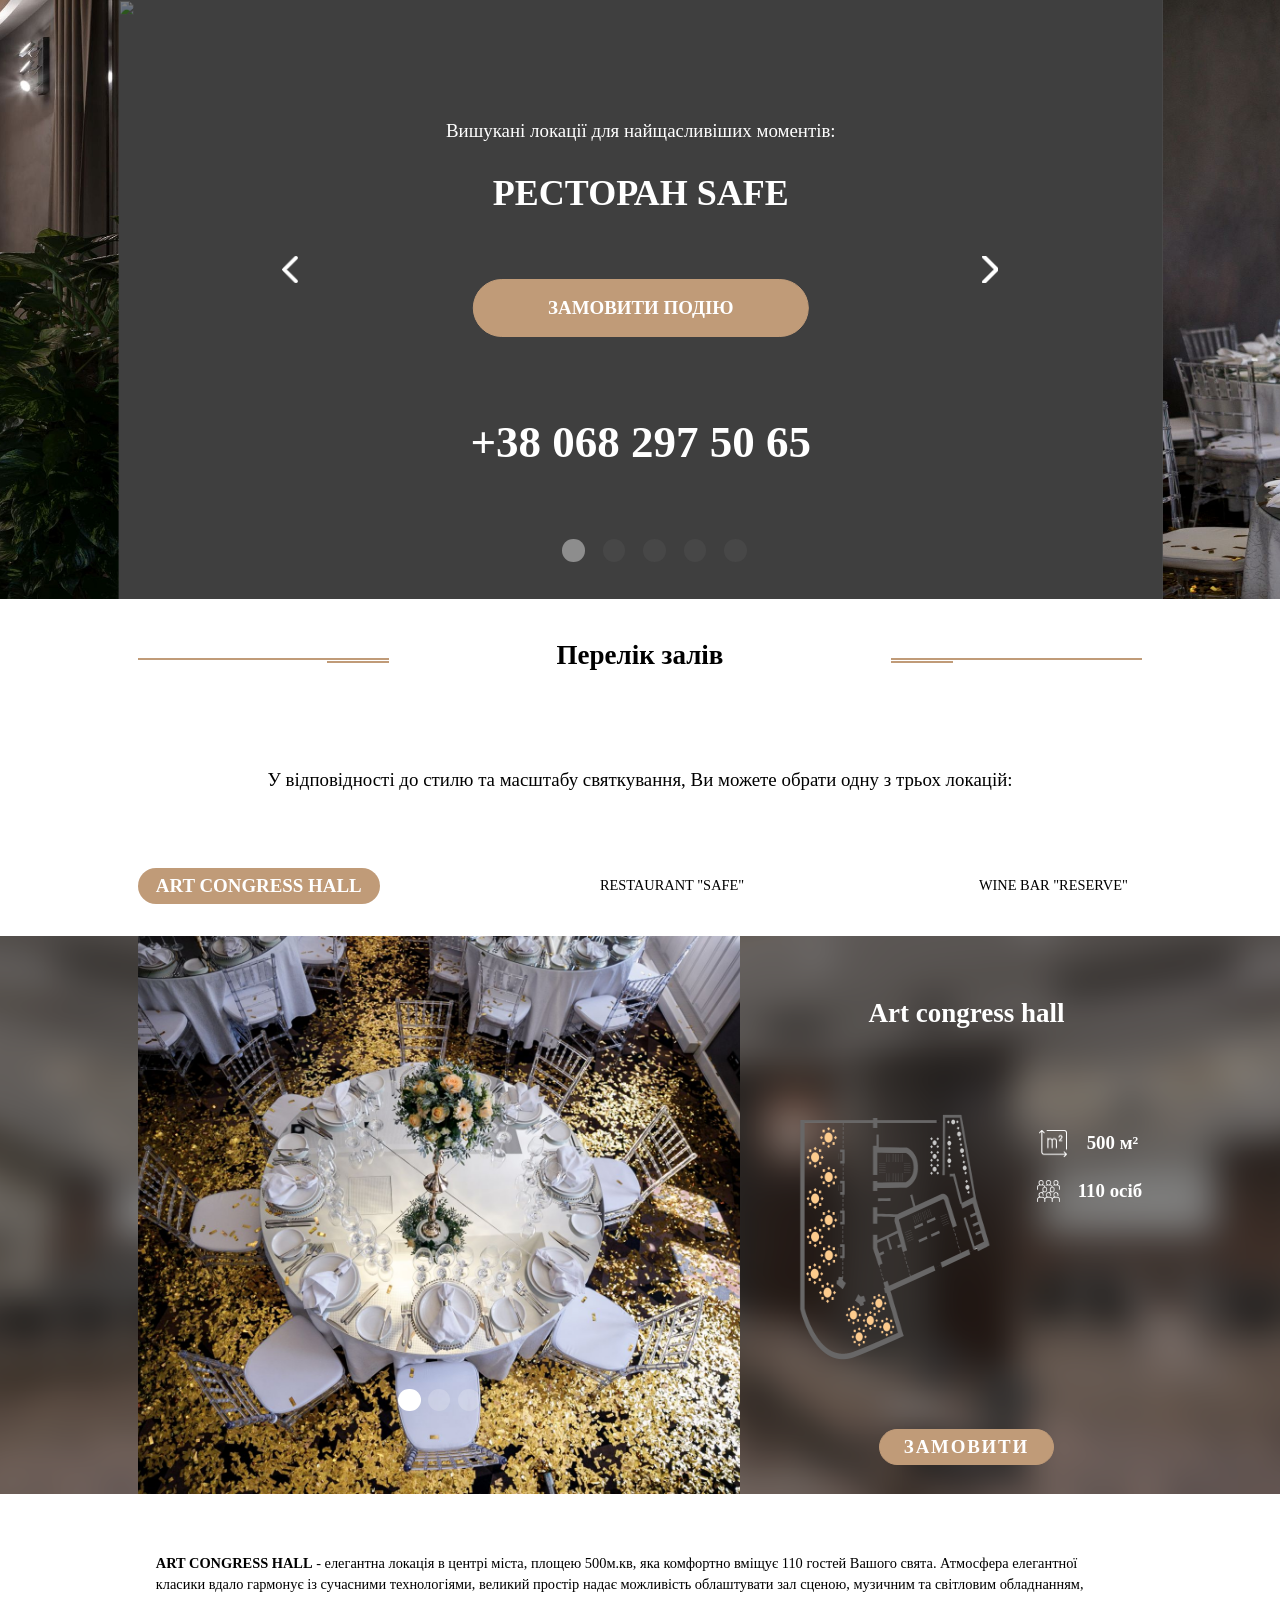
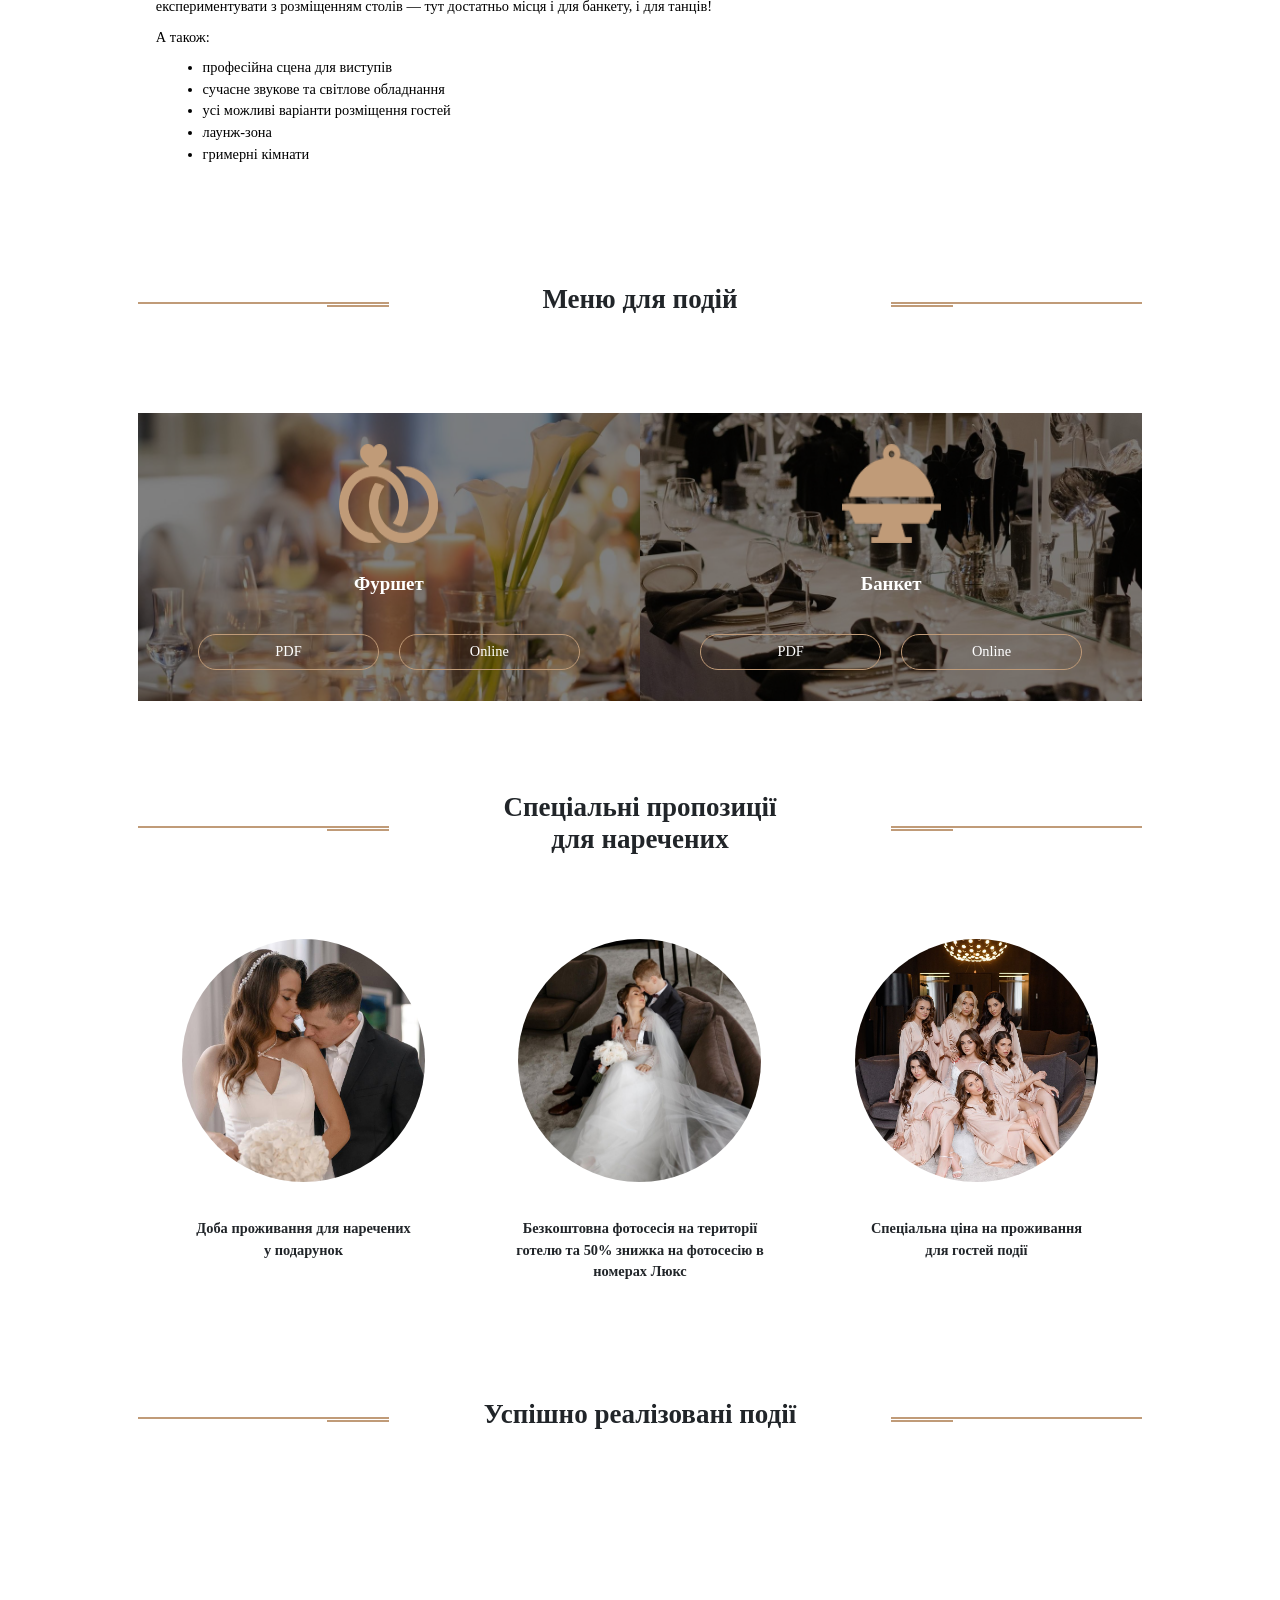
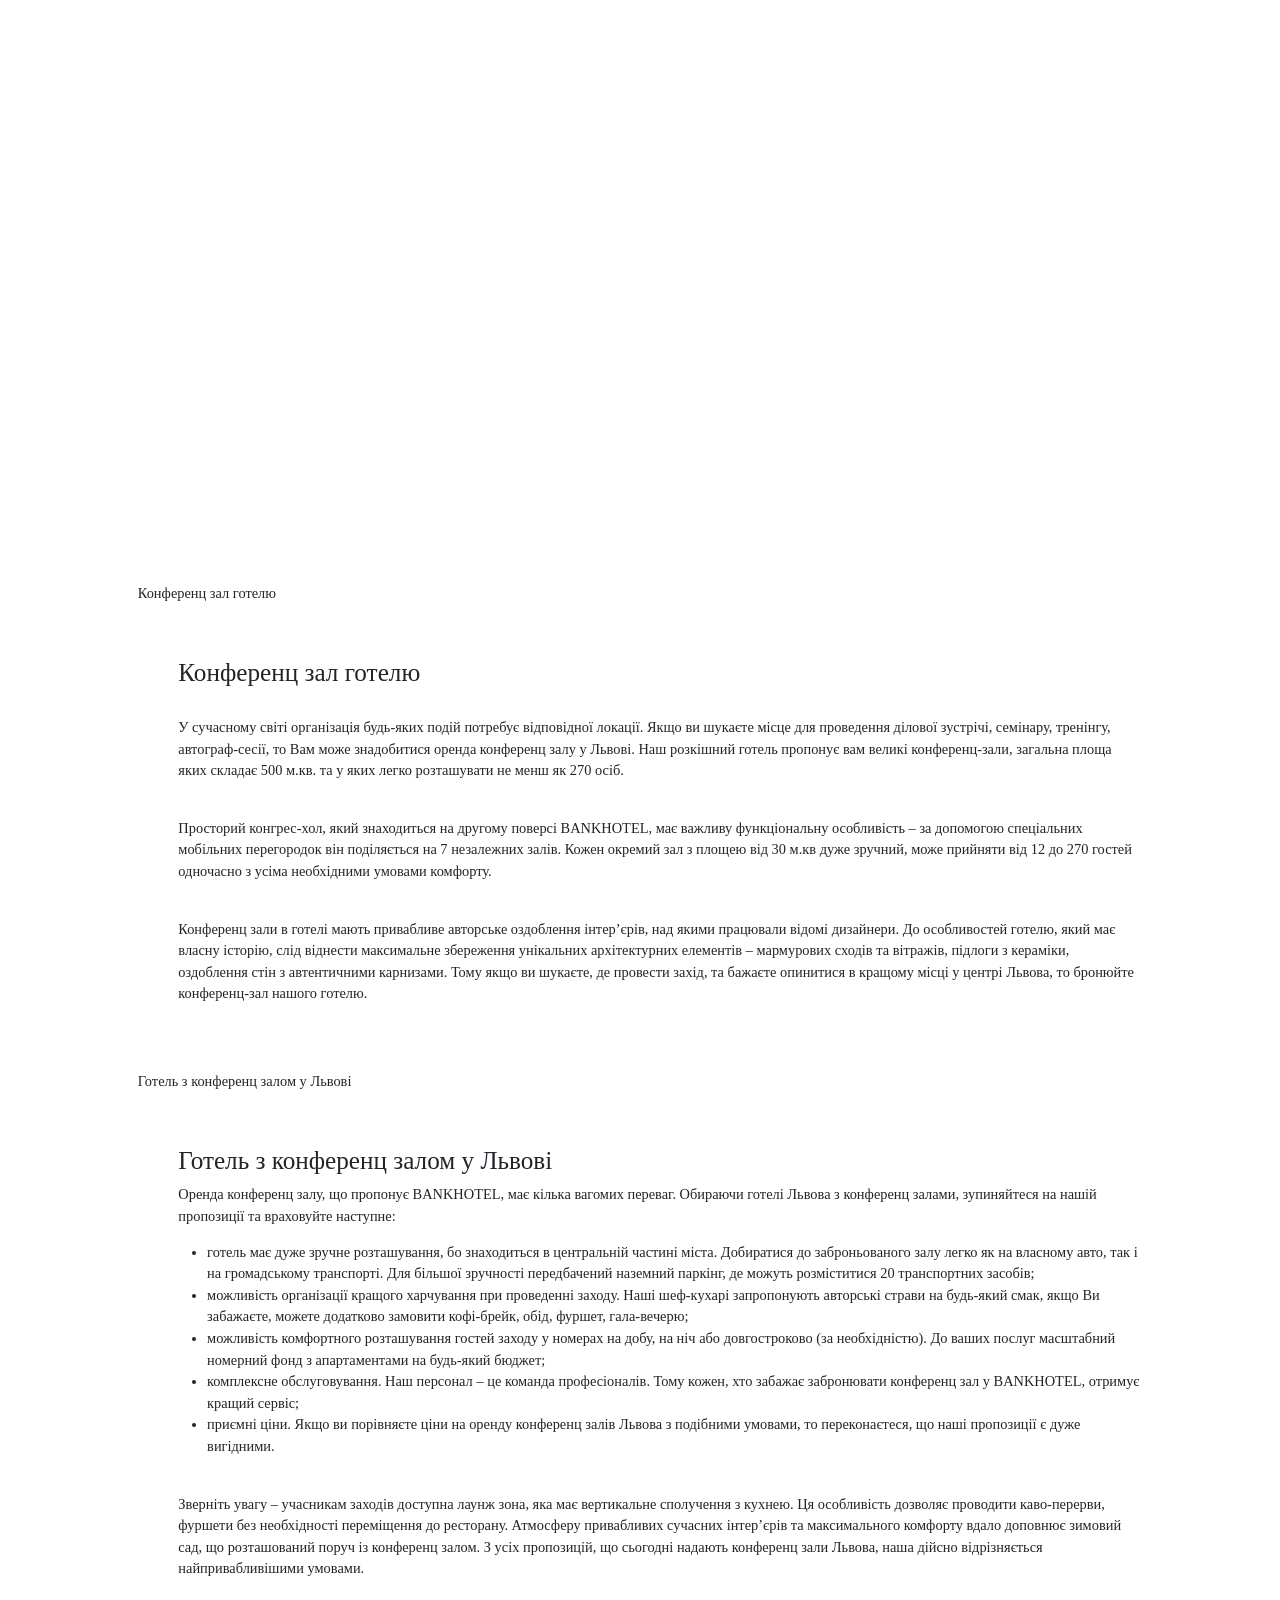
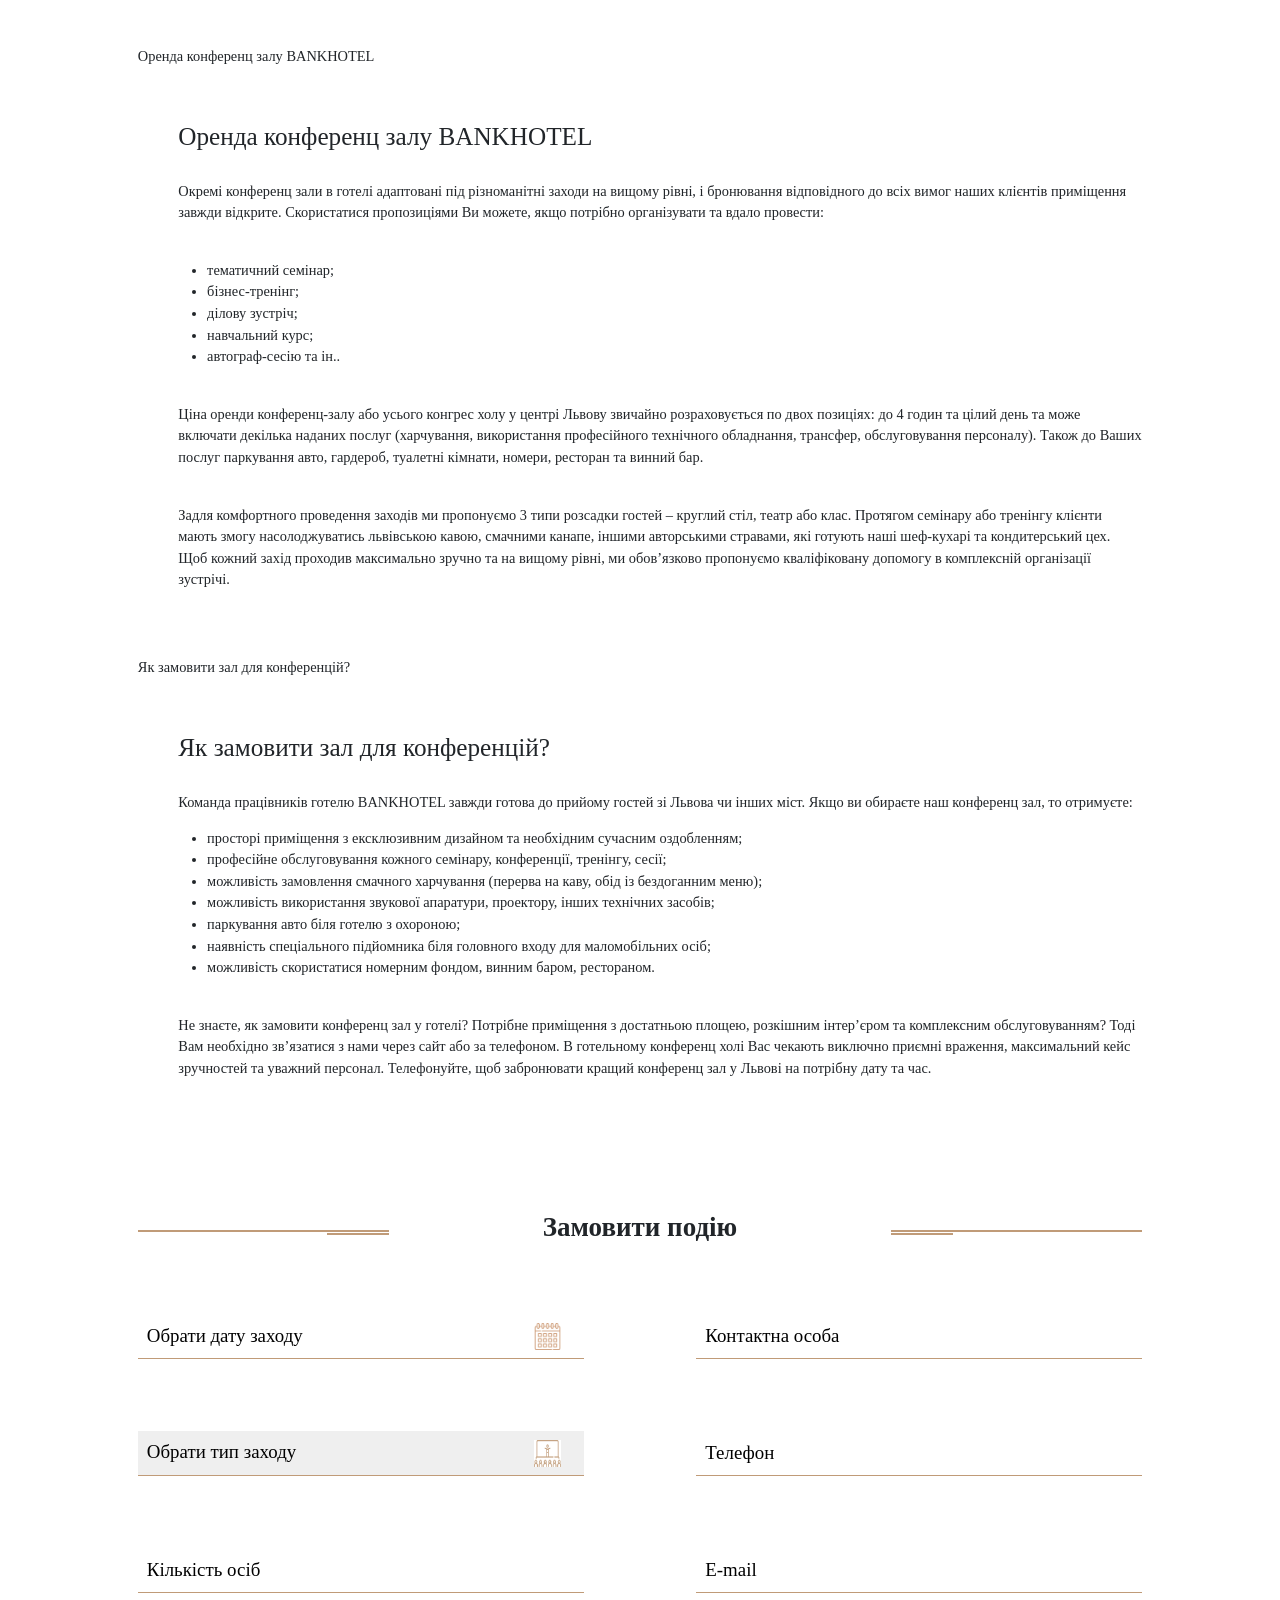
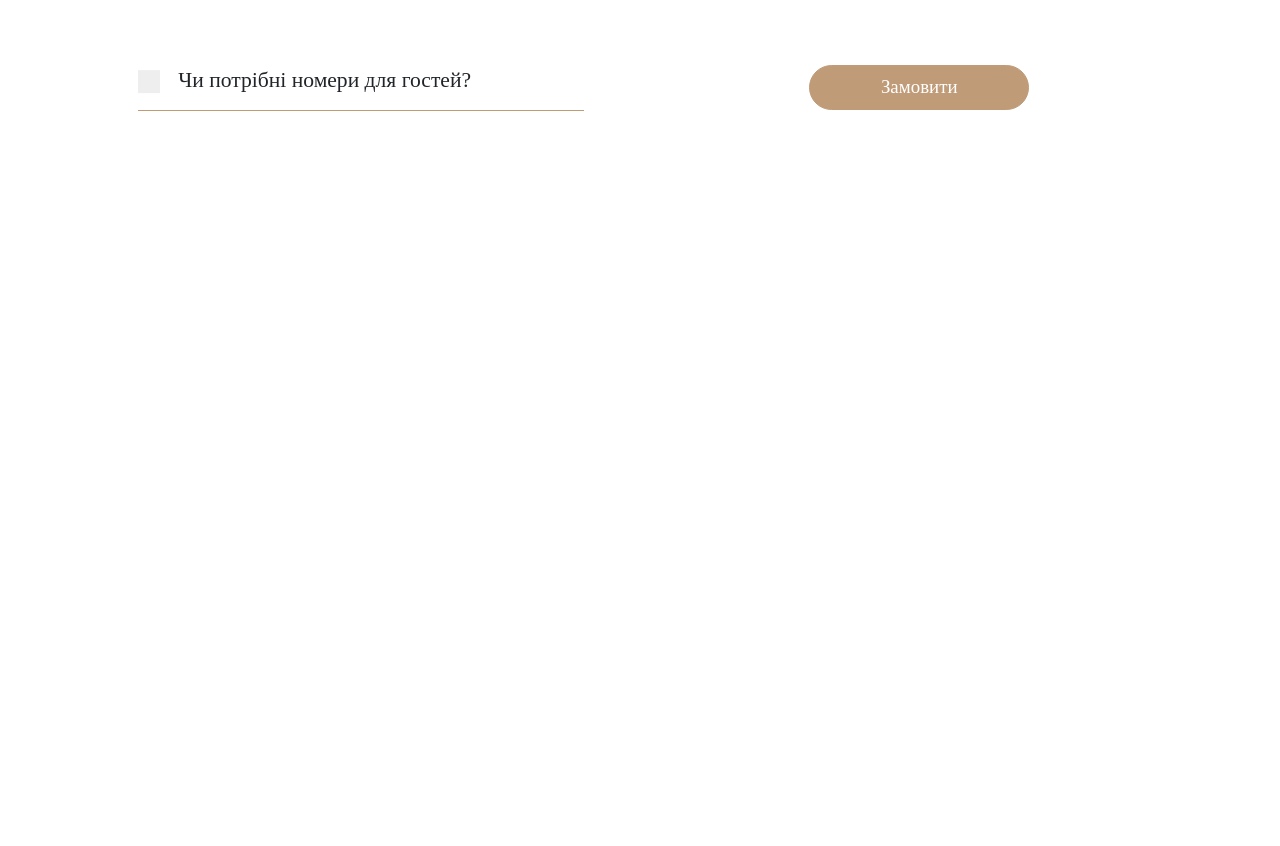
==== commit 3e7acb60: "add accordion" ====
--- a/wedding/index.html
+++ b/wedding/index.html
@@ -21,6 +21,9 @@
       $(function () {
         $("#datepicker").datepicker();
       });
+      $(function () {
+        $("#accordion").accordion();
+      });
     </script>
   </head>
 
@@ -120,19 +123,19 @@
 
         <ul class="nav nav-pills mb-3 conference-hall__tabs" id="pills-tab" role="tablist">
           <li class="nav-item" role="presentation">
-            <button style="text-transform: uppercase;" class="nav-link active conference-hall__tab" id="pills-home-tab" data-bs-toggle="pill"
-              data-bs-target="#pills-conference" type="button" role="tab" aria-controls="pills-home"
-              aria-selected="true">Art congress hall</button>
+            <button style="text-transform: uppercase;" class="nav-link active conference-hall__tab" id="pills-home-tab"
+              data-bs-toggle="pill" data-bs-target="#pills-conference" type="button" role="tab"
+              aria-controls="pills-home" aria-selected="true">Art congress hall</button>
           </li>
           <li class="nav-item" role="presentation">
-            <button style="text-transform: uppercase;" class="nav-link conference-hall__tab" id="pills-profile-tab" data-bs-toggle="pill"
-              data-bs-target="#pills-vip" type="button" role="tab" aria-controls="pills-profile"
+            <button style="text-transform: uppercase;" class="nav-link conference-hall__tab" id="pills-profile-tab"
+              data-bs-toggle="pill" data-bs-target="#pills-vip" type="button" role="tab" aria-controls="pills-profile"
               aria-selected="false">Restaurant "SAFE"</button>
           </li>
           <li class="nav-item" role="presentation">
-            <button style="text-transform: uppercase;" class="nav-link conference-hall__tab" id="pills-contact-tab" data-bs-toggle="pill"
-              data-bs-target="#pills-conference-a" type="button" role="tab" aria-controls="pills-contact"
-              aria-selected="false">Wine bar "RESERVE"</button>
+            <button style="text-transform: uppercase;" class="nav-link conference-hall__tab" id="pills-contact-tab"
+              data-bs-toggle="pill" data-bs-target="#pills-conference-a" type="button" role="tab"
+              aria-controls="pills-contact" aria-selected="false">Wine bar "RESERVE"</button>
           </li>
 
         </ul>
@@ -172,9 +175,10 @@
                       <div class="scheme__content--visible">
                         <div class="scheme__top scheme__top--conference">
                           <picture>
-                            <source media="(max-width: 550px)" srcset="./../image/wedding/scheme/congres.png" width="200px"
-                              height="240px">
-                            <img src="./../image/wedding/scheme/congres.png" alt="схема залу" width="240px" height="300px">
+                            <source media="(max-width: 550px)" srcset="./../image/wedding/scheme/congres.png"
+                              width="200px" height="240px">
+                            <img src="./../image/wedding/scheme/congres.png" alt="схема залу" width="240px"
+                              height="300px">
                           </picture>
                           <div class="scheme__flex-wraper-all">
                             <div class="scheme__flex-wraper">
@@ -447,7 +451,8 @@
               </div>
               <div class="menu__menu">
                 <a href="./../files/furshet-menu.pdf" class="menu__menu--link" download>PDF</a>
-                <a href="https://bankhotel.choiceqr.com/online-menu/section:benketne-ta-furshetne-menyu" class="menu__menu--link" target="_blank">Online</a>
+                <a href="https://bankhotel.choiceqr.com/online-menu/section:benketne-ta-furshetne-menyu"
+                  class="menu__menu--link" target="_blank">Online</a>
               </div>
             </div>
           </article>
@@ -459,7 +464,8 @@
               </div>
               <div class="menu__menu">
                 <a href="./../files/banket-menu.pdf" class="menu__menu--link" download>PDF</a>
-                <a href="https://bankhotel.choiceqr.com/online-menu/section:benketne-ta-furshetne-menyu" class="menu__menu--link" target="_blank">Online</a>
+                <a href="https://bankhotel.choiceqr.com/online-menu/section:benketne-ta-furshetne-menyu"
+                  class="menu__menu--link" target="_blank">Online</a>
               </div>
             </div>
           </article>
@@ -534,6 +540,176 @@
             <div class="swiper-button-next"></div>
             <div class="swiper-button-prev"></div> -->
           </div>
+    </section>
+
+    <section class="page__accordion">
+      <div class="container">
+        <div id="accordion" class="accordion">
+          <h3 class="accordion__title">Конференц зал готелю</h3>
+          <div class="accordion__cont">
+            <br>
+            <h3>
+              Конференц зал готелю
+            </h3>
+            <br>
+            <P>
+              У сучасному світі організація будь-яких подій потребує відповідної локації. Якщо ви шукаєте місце для
+              проведення ділової зустрічі, семінару, тренінгу, автограф-сесії, то Вам може знадобитися оренда
+              конференц залу у Львові. Наш розкішний готель пропонує вам великі конференц-зали, загальна площа яких
+              складає 500 м.кв. та у яких легко розташувати не менш як 270 осіб.
+            </P>
+            <br>
+            <P>
+              Просторий конгрес-хол, який знаходиться на другому поверсі BANKHOTEL, має важливу функціональну
+              особливість – за допомогою спеціальних мобільних перегородок він поділяється на 7 незалежних залів.
+              Кожен окремий зал з площею від 30 м.кв дуже зручний, може прийняти від 12 до 270 гостей одночасно з
+              усіма необхідними умовами комфорту.
+            </P>
+            <br>
+            <P>
+              Конференц зали в готелі мають привабливе авторське оздоблення інтер’єрів, над якими працювали відомі
+              дизайнери. До особливостей готелю, який має власну історію, слід віднести максимальне збереження
+              унікальних архітектурних елементів – мармурових сходів та вітражів, підлоги з кераміки, оздоблення
+              стін з автентичними карнизами. Тому якщо ви шукаєте, де провести захід, та бажаєте опинитися в кращому
+              місці у центрі Львова, то бронюйте конференц-зал нашого готелю.
+            </P>
+          </div>
+
+          <h3 class="accordion__title">Готель з конференц залом у Львові</h3>
+          <div class="accordion__cont">
+            <br>
+            <h3>
+              Готель з конференц залом у Львові
+            </h3>
+            <p>
+              Оренда конференц залу, що пропонує BANKHOTEL, має кілька вагомих переваг. Обираючи готелі Львова з
+              конференц
+              залами, зупиняйтеся на нашій пропозиції та враховуйте наступне:
+            </p>
+            <ul class="accordion__list">
+              <li>
+                готель має дуже зручне розташування, бо знаходиться в центральній частині міста. Добиратися до
+                заброньованого залу легко як на власному авто, так і на громадському транспорті. Для більшої зручності
+                передбачений наземний паркінг, де можуть розміститися 20 транспортних засобів;
+              </li>
+              <li>
+                можливість організації кращого харчування при проведенні заходу. Наші шеф-кухарі запропонують авторські
+                страви на будь-який смак, якщо Ви забажаєте, можете додатково замовити кофі-брейк, обід, фуршет,
+                гала-вечерю;
+              </li>
+              <li>
+                можливість комфортного розташування гостей заходу у номерах на добу, на ніч або довгостроково (за
+                необхідністю). До ваших послуг масштабний номерний фонд з апартаментами на будь-який бюджет;
+              </li>
+              <li>
+                комплексне обслуговування. Наш персонал – це команда професіоналів. Тому кожен, хто забажає забронювати
+                конференц зал у BANKHOTEL, отримує кращий сервіс;
+              </li>
+              <li>
+                приємні ціни. Якщо ви порівняєте ціни на оренду конференц залів Львова з подібними умовами, то
+                переконаєтеся, що наші пропозиції є дуже вигідними.
+              </li>
+            </ul>
+            <br>
+            <p>
+              Зверніть увагу – учасникам заходів доступна лаунж зона, яка має вертикальне сполучення з кухнею. Ця
+              особливість дозволяє проводити каво-перерви, фуршети без необхідності переміщення до ресторану. Атмосферу
+              привабливих сучасних інтер’єрів та максимального комфорту вдало доповнює зимовий сад, що розташований
+              поруч
+              із конференц залом. З усіх пропозицій, що сьогодні надають конференц зали Львова, наша дійсно
+              відрізняється
+              найпривабливішими умовами.
+            </p>
+
+          </div>
+
+          <h3 class="accordion__title">Оренда конференц залу BANKHOTEL</h3>
+          <div class="accordion__cont">
+            <br>
+            <h3>
+              Оренда конференц залу BANKHOTEL
+            </h3>
+            <br>
+            <p>
+              Окремі конференц зали в готелі адаптовані під різноманітні заходи на вищому рівні, і бронювання
+              відповідного
+              до всіх вимог наших клієнтів приміщення завжди відкрите. Скористатися пропозиціями Ви можете, якщо
+              потрібно
+              організувати та вдало провести:
+            </p>
+            <br>
+            <ul class="accordion__list">
+              <li>тематичний семінар;</li>
+              <li>бізнес-тренінг;</li>
+              <li>ділову зустріч;</li>
+              <li>навчальний курс;</li>
+              <li>автограф-сесію та ін..</li>
+            </ul>
+            <br>
+            <p>
+              Ціна оренди конференц-залу або усього конгрес холу у центрі Львову звичайно розраховується по двох
+              позиціях:
+              до 4 годин та цілий день та може включати декілька наданих послуг (харчування, використання професійного
+              технічного обладнання, трансфер, обслуговування персоналу). Також до Ваших послуг паркування авто,
+              гардероб,
+              туалетні кімнати, номери, ресторан та винний бар.
+            </p>
+            <br>
+            <p>
+              Задля комфортного проведення заходів ми пропонуємо 3 типи розсадки гостей – круглий стіл, театр або клас.
+              Протягом семінару або тренінгу клієнти мають змогу насолоджуватись львівською кавою, смачними канапе,
+              іншими
+              авторськими стравами, які готують наші шеф-кухарі та кондитерський цех. Щоб кожний захід проходив
+              максимально зручно та на вищому рівні, ми обов’язково пропонуємо кваліфіковану допомогу в комплексній
+              організації зустрічі.
+            </p>
+          </div>
+
+          <h3 class="accordion__title">Як замовити зал для конференцій?</h3>
+          <div class="accordion__cont">
+            <br>
+            <h3>
+              Як замовити зал для конференцій?
+            </h3>
+            <br>
+            <p>
+              Команда працівників готелю BANKHOTEL завжди готова до прийому гостей зі Львова чи інших міст. Якщо ви
+              обираєте наш конференц зал, то отримуєте:
+            </p>
+            <ul class="accordion__list">
+              <li>
+                просторі приміщення з ексклюзивним дизайном та необхідним сучасним оздобленням;
+              </li>
+              <li>
+                професійне обслуговування кожного семінару, конференції, тренінгу, сесії;
+              </li>
+              <li>
+                можливість замовлення смачного харчування (перерва на каву, обід із бездоганним меню);
+              </li>
+              <li>
+                можливість використання звукової апаратури, проектору, інших технічних засобів;
+              </li>
+              <li>
+                паркування авто біля готелю з охороною;
+              </li>
+              <li>
+                наявність спеціального підйомника біля головного входу для маломобільних осіб;
+              </li>
+              <li>
+                можливість скористатися номерним фондом, винним баром, рестораном.
+              </li>
+            </ul>
+            <br>
+            <p>
+              Не знаєте, як замовити конференц зал у готелі? Потрібне приміщення з достатньою площею, розкішним
+              інтер’єром
+              та комплексним обслуговуванням? Тоді Вам необхідно зв’язатися з нами через сайт або за телефоном. В
+              готельному конференц холі Вас чекають виключно приємні враження, максимальний кейс зручностей та уважний
+              персонал. Телефонуйте, щоб забронювати кращий конференц зал у Львові на потрібну дату та час.
+            </p>
+          </div>
+        </div>
+      </div>
     </section>
 
     <section class="form page__form" id="form">
@@ -582,13 +758,20 @@
               <input type="text" placeholder="Контактна особа" class="form__person form__style" required>
               <input type="tel" placeholder="Телефон" class="form__tel form__style" required>
               <input type="email" placeholder="E-mail" class="form__email form__style" required>
-              <button type="submit" class="form__button">Замовити</button>
+              <button type="submit" class="form__button" id="myBtn">Замовити</button>
             </div>
           </form>
         </div>
       </div>
     </section>
-
+    <div id="myModal" class="modal">
+      <div class="modal__content">
+        <span class="modal__close"></span>
+        <p>
+          Дякуємо за Ваш запит! Він буде оброблений в стислий термін.
+        </p>
+      </div>
+    </div>
 
     <link href="https://cdn.jsdelivr.net/npm/bootstrap@5.0.2/dist/css/bootstrap.min.css" rel="stylesheet"
       integrity="sha384-EVSTQN3/azprG1Anm3QDgpJLIm9Nao0Yz1ztcQTwFspd3yD65VohhpuuCOmLASjC" crossorigin="anonymous">
--- a/style/style.css
+++ b/style/style.css
@@ -1,3 +1,4 @@
+@import "./../font/futura-pt-font.css";
 * {
   margin: 0;
   padding: 0;
@@ -545,63 +546,63 @@
   font-family: "Josefin Sans", sans-serif;
 }
 .page__params {
-  margin-bottom: 70px;
+  margin-bottom: 50px;
 }
 @media (min-width: 1260px) {
   .page__params {
-    margin-bottom: 165px;
+    margin-bottom: 80px;
   }
 }
 .page__top {
-  margin-bottom: 50px;
+  margin-bottom: 30px;
 }
 @media (min-width: 550px) {
   .page__top {
+    margin-bottom: 50px;
+  }
+}
+@media (min-width: 1260px) {
+  .page__top {
     margin-bottom: 70px;
   }
 }
-@media (min-width: 1260px) {
-  .page__top {
-    margin-bottom: 110px;
-  }
-}
 .page__conference-hall {
-  margin-bottom: 100px;
+  margin-bottom: 50px;
 }
 @media (min-width: 550px) {
   .page__conference-hall {
-    margin-bottom: 150px;
+    margin-bottom: 80px;
   }
 }
 @media (min-width: 1260px) {
   .page__conference-hall {
-    margin-bottom: 200px;
+    margin-bottom: 100px;
   }
 }
 .page__menu {
-  margin-bottom: 70px;
+  margin-bottom: 50px;
 }
 @media (min-width: 550px) {
   .page__menu {
+    margin-bottom: 70px;
+  }
+}
+@media (min-width: 1260px) {
+  .page__menu {
     margin-bottom: 100px;
   }
 }
-@media (min-width: 1260px) {
-  .page__menu {
-    margin-bottom: 155px;
-  }
-}
 .page__projects {
-  margin-bottom: 70px;
-}
-@media (min-width: 780px) {
+  margin-bottom: 50px;
+}
+@media (min-width: 780px) {
+  .page__projects {
+    margin-bottom: 80px;
+  }
+}
+@media (min-width: 1260px) {
   .page__projects {
     margin-bottom: 100px;
-  }
-}
-@media (min-width: 1260px) {
-  .page__projects {
-    margin-bottom: 155px;
   }
 }
 .page__form {
@@ -618,16 +619,29 @@
   }
 }
 .page__propose {
-  margin-bottom: 70px;
-}
-@media (min-width: 780px) {
+  margin-bottom: 50px;
+}
+@media (min-width: 780px) {
+  .page__propose {
+    margin-bottom: 80px;
+  }
+}
+@media (min-width: 1260px) {
   .page__propose {
     margin-bottom: 100px;
   }
 }
-@media (min-width: 1260px) {
-  .page__propose {
-    margin-bottom: 145px;
+.page__accordion {
+  margin-bottom: 50px;
+}
+@media (min-width: 780px) {
+  .page__accordion {
+    margin-bottom: 70px;
+  }
+}
+@media (min-width: 1260px) {
+  .page__accordion {
+    margin-bottom: 100px;
   }
 }
 .page__placement-scheme {
@@ -2317,7 +2331,47 @@
   transform: rotate(45deg);
 }
 
+.accordion__title {
+  font-size: 16px !important;
+  padding: 30px 0 30px 0 !important;
+}
+.accordion__cont {
+  padding: 0 0 30px 45px !important;
+}
+.accordion__cont--last {
+  border-bottom: 1px solid #ddd !important;
+}
+.accordion__list {
+  list-style-image: url("./../../image/ac-ar.png") !important;
+}
+
+.ui-state-active, .ui-state-default {
+  background-color: #fff !important;
+  color: #000 !important;
+  border-left: none !important;
+  border-right: none !important;
+  border-bottom: none !important;
+  border-color: #ddd !important;
+}
+
+.ui-icon {
+  margin-right: 10px !important;
+  background-image: url(./../../image/ac-im-close.png) !important;
+  background-position: center !important;
+  width: 39px !important;
+  height: 39px !important;
+}
+
+.ui-icon:target {
+  background-image: url(./../../image/ac-im-open.png) !important;
+}
+
+.ui-widget-content {
+  border: none !important;
+}
+
 body {
+  font-family: "Futura PT" !important;
   zoom: 0.9;
   -moz-transform: scale(0.9);
   -moz-transform-origin: 0 0;
@@ -2360,4 +2414,29 @@
   background-color: #c09b78 !important;
 }
 
+.modal {
+  display: none;
+  position: fixed;
+  z-index: 1;
+  left: 0;
+  top: 0;
+  width: 100%;
+  height: 100vh;
+  overflow: auto;
+  background-color: rgba(0, 0, 0, 0.8);
+}
+.modal__content {
+  background-color: #fefefe;
+  margin: 15% auto;
+  padding: 20px;
+  border: 1px solid #888;
+  width: 80%;
+}
+.modal__close {
+  color: #aaa;
+  float: right;
+  font-size: 28px;
+  font-weight: bold;
+}
+
 /*# sourceMappingURL=style.css.map */
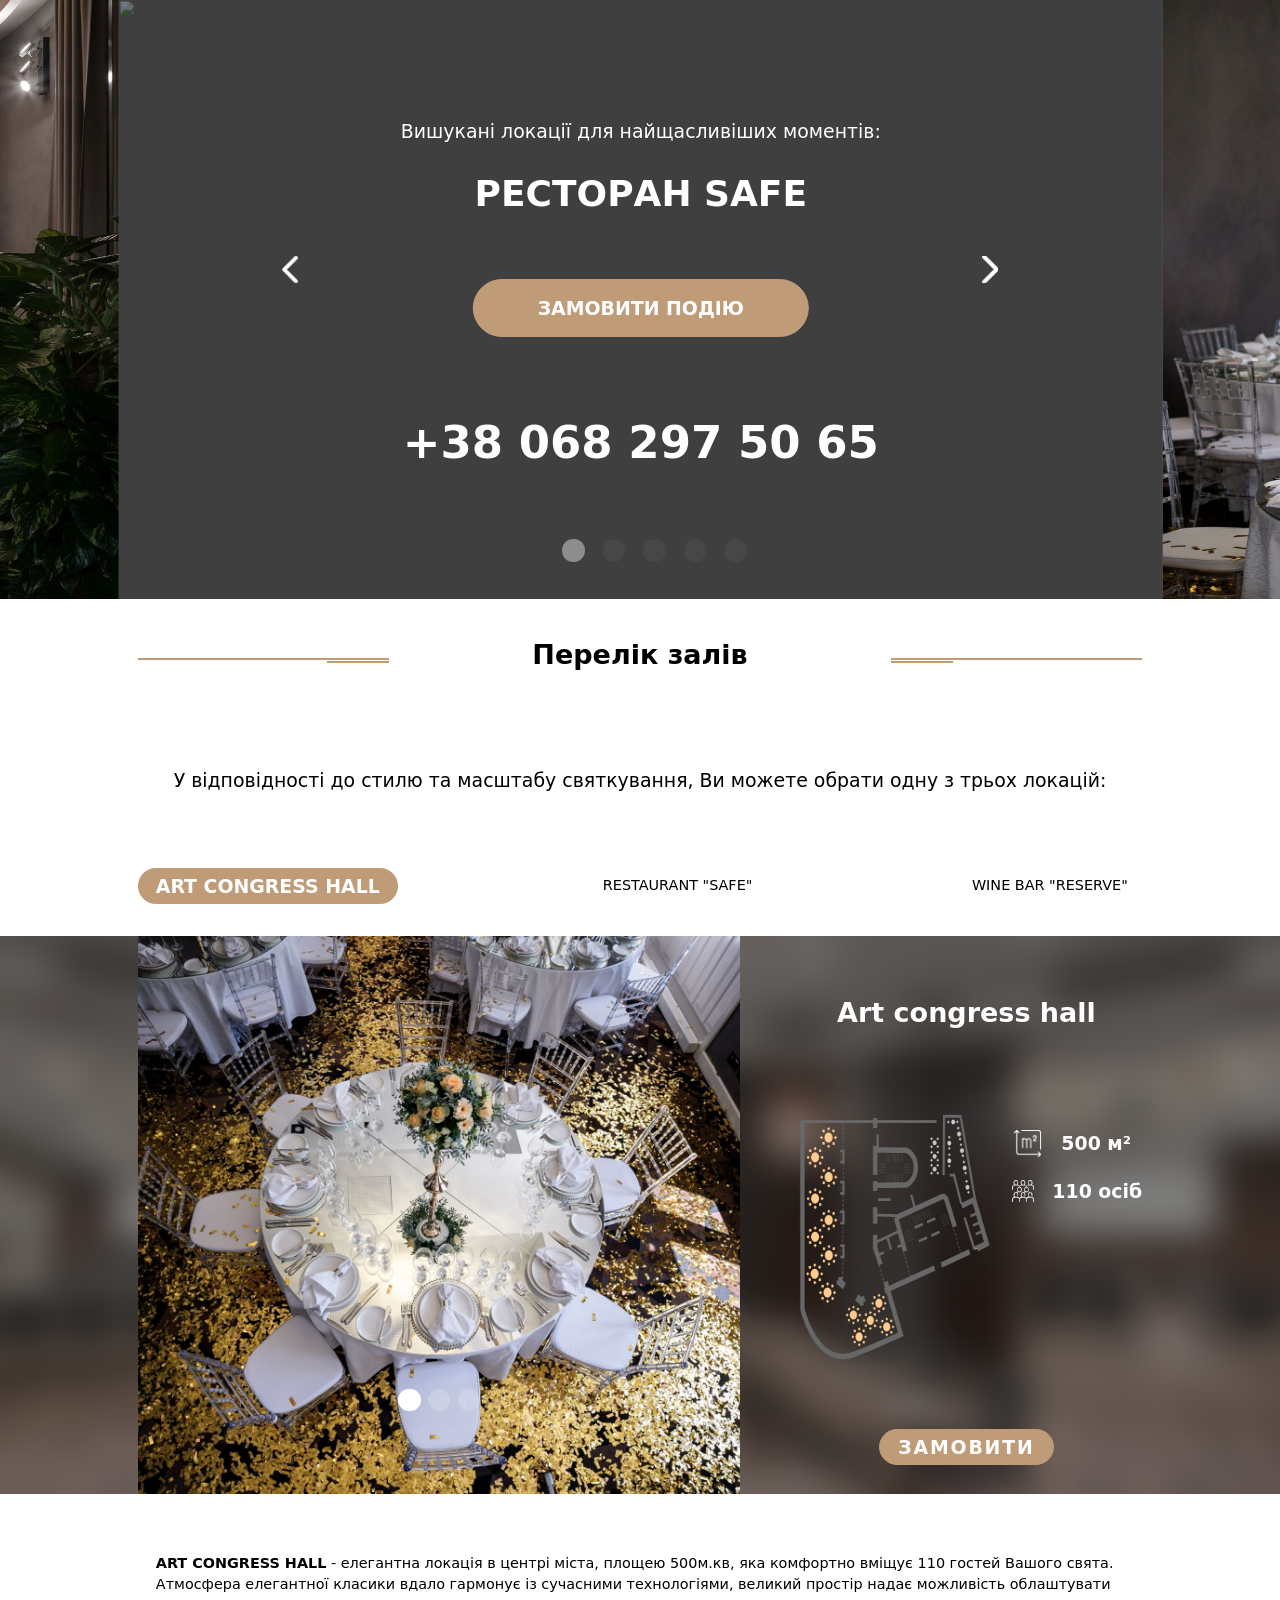
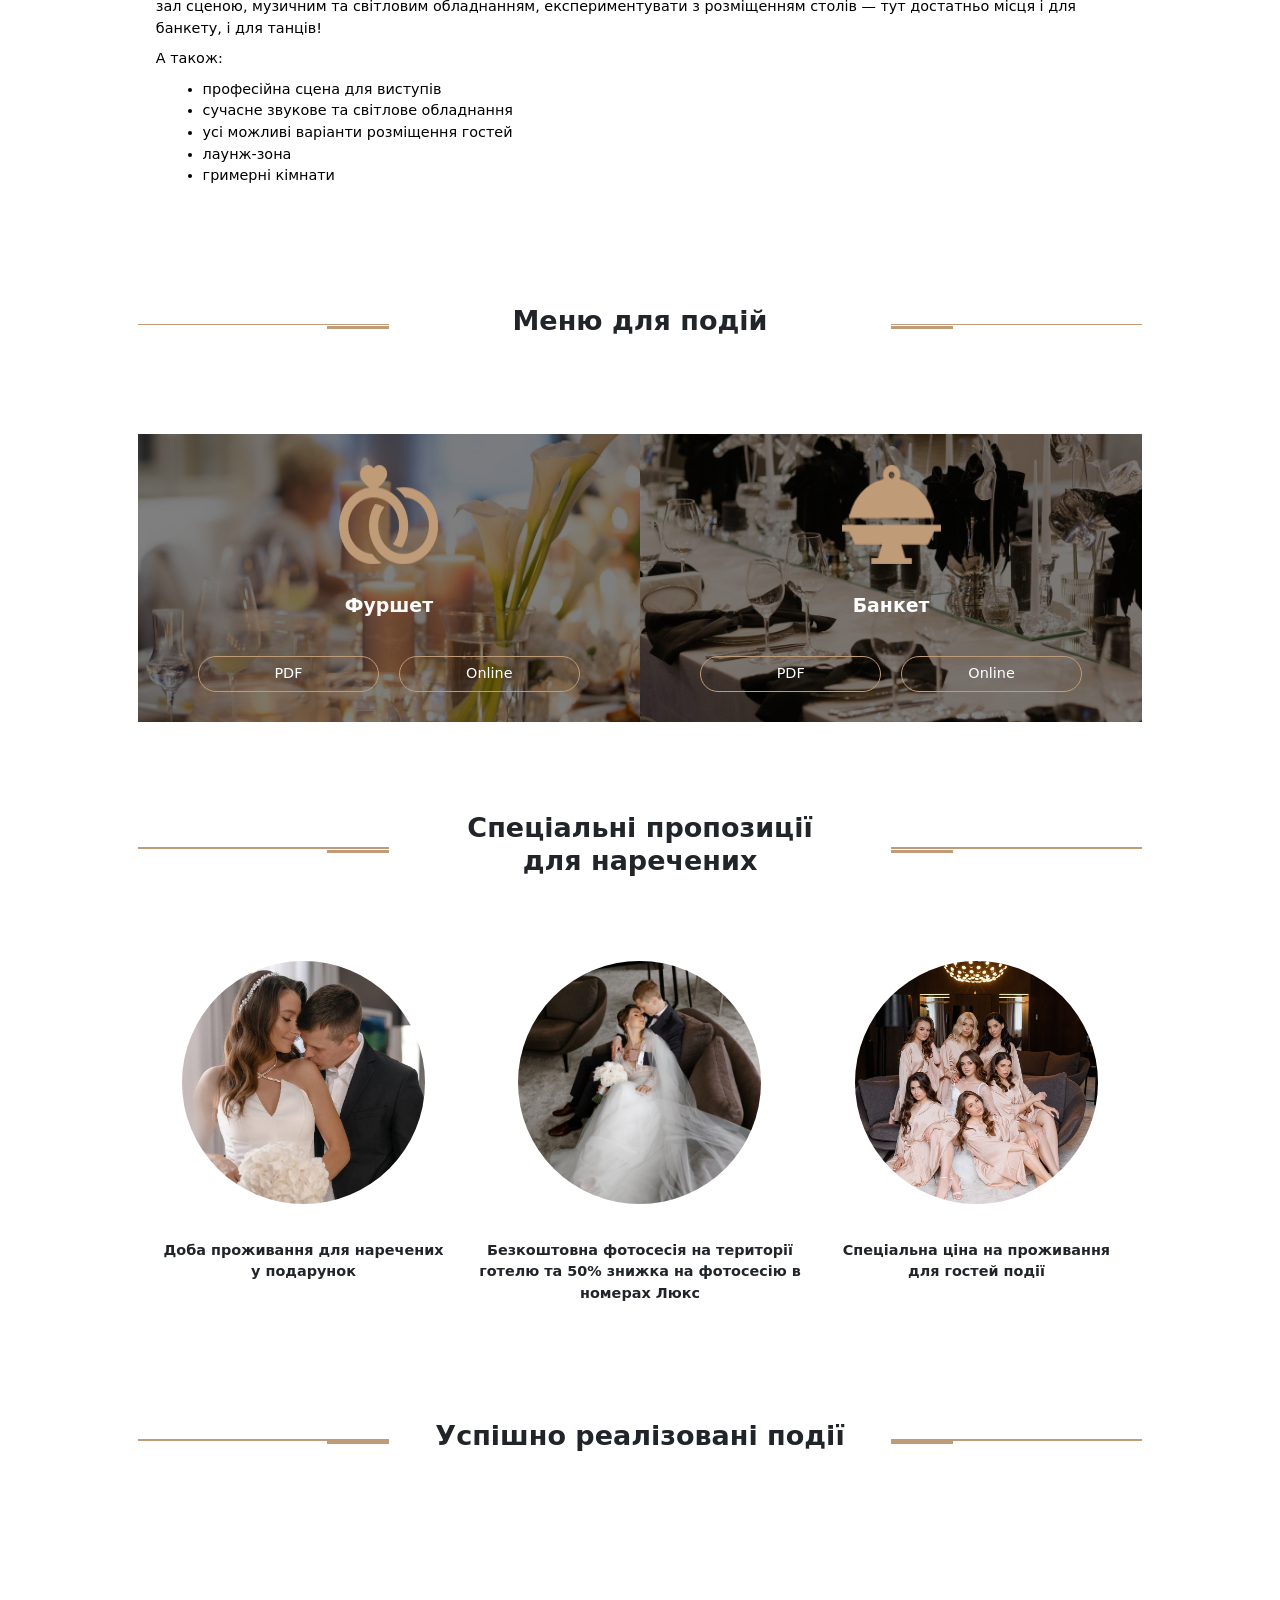
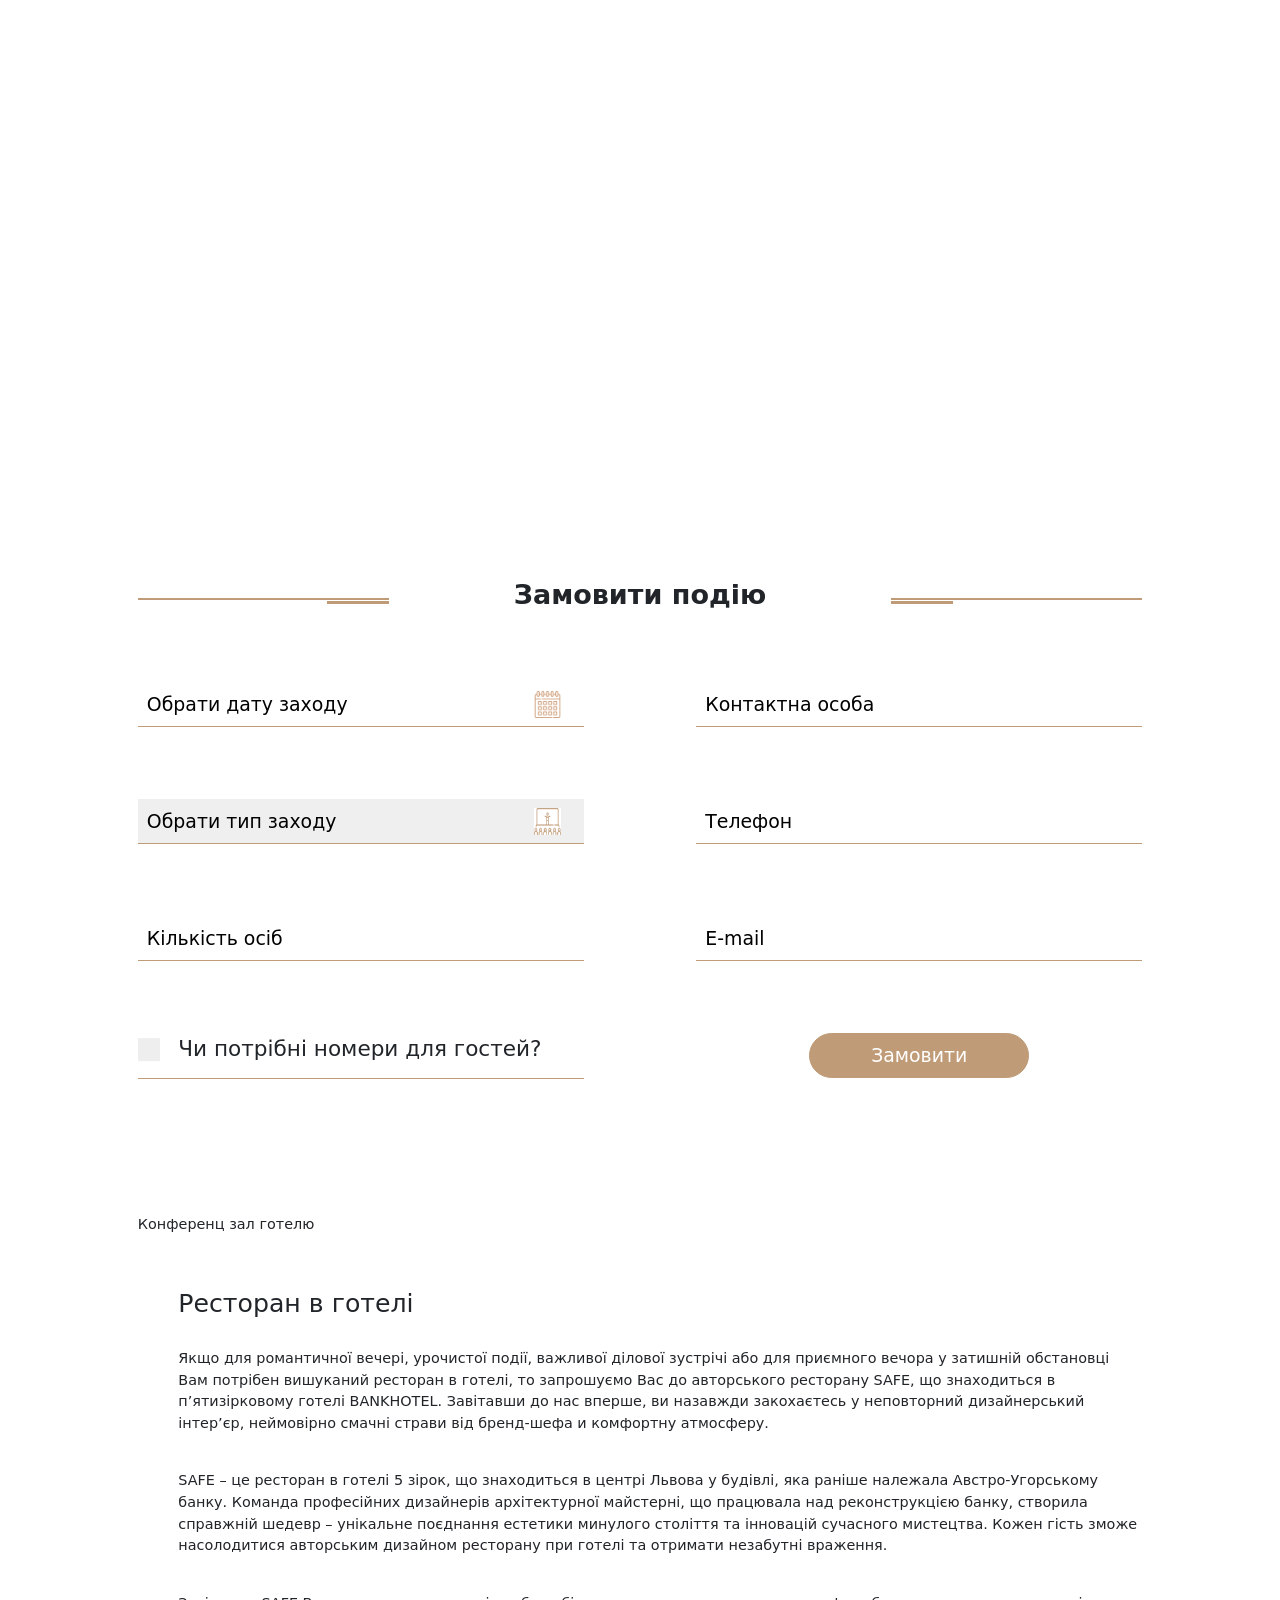
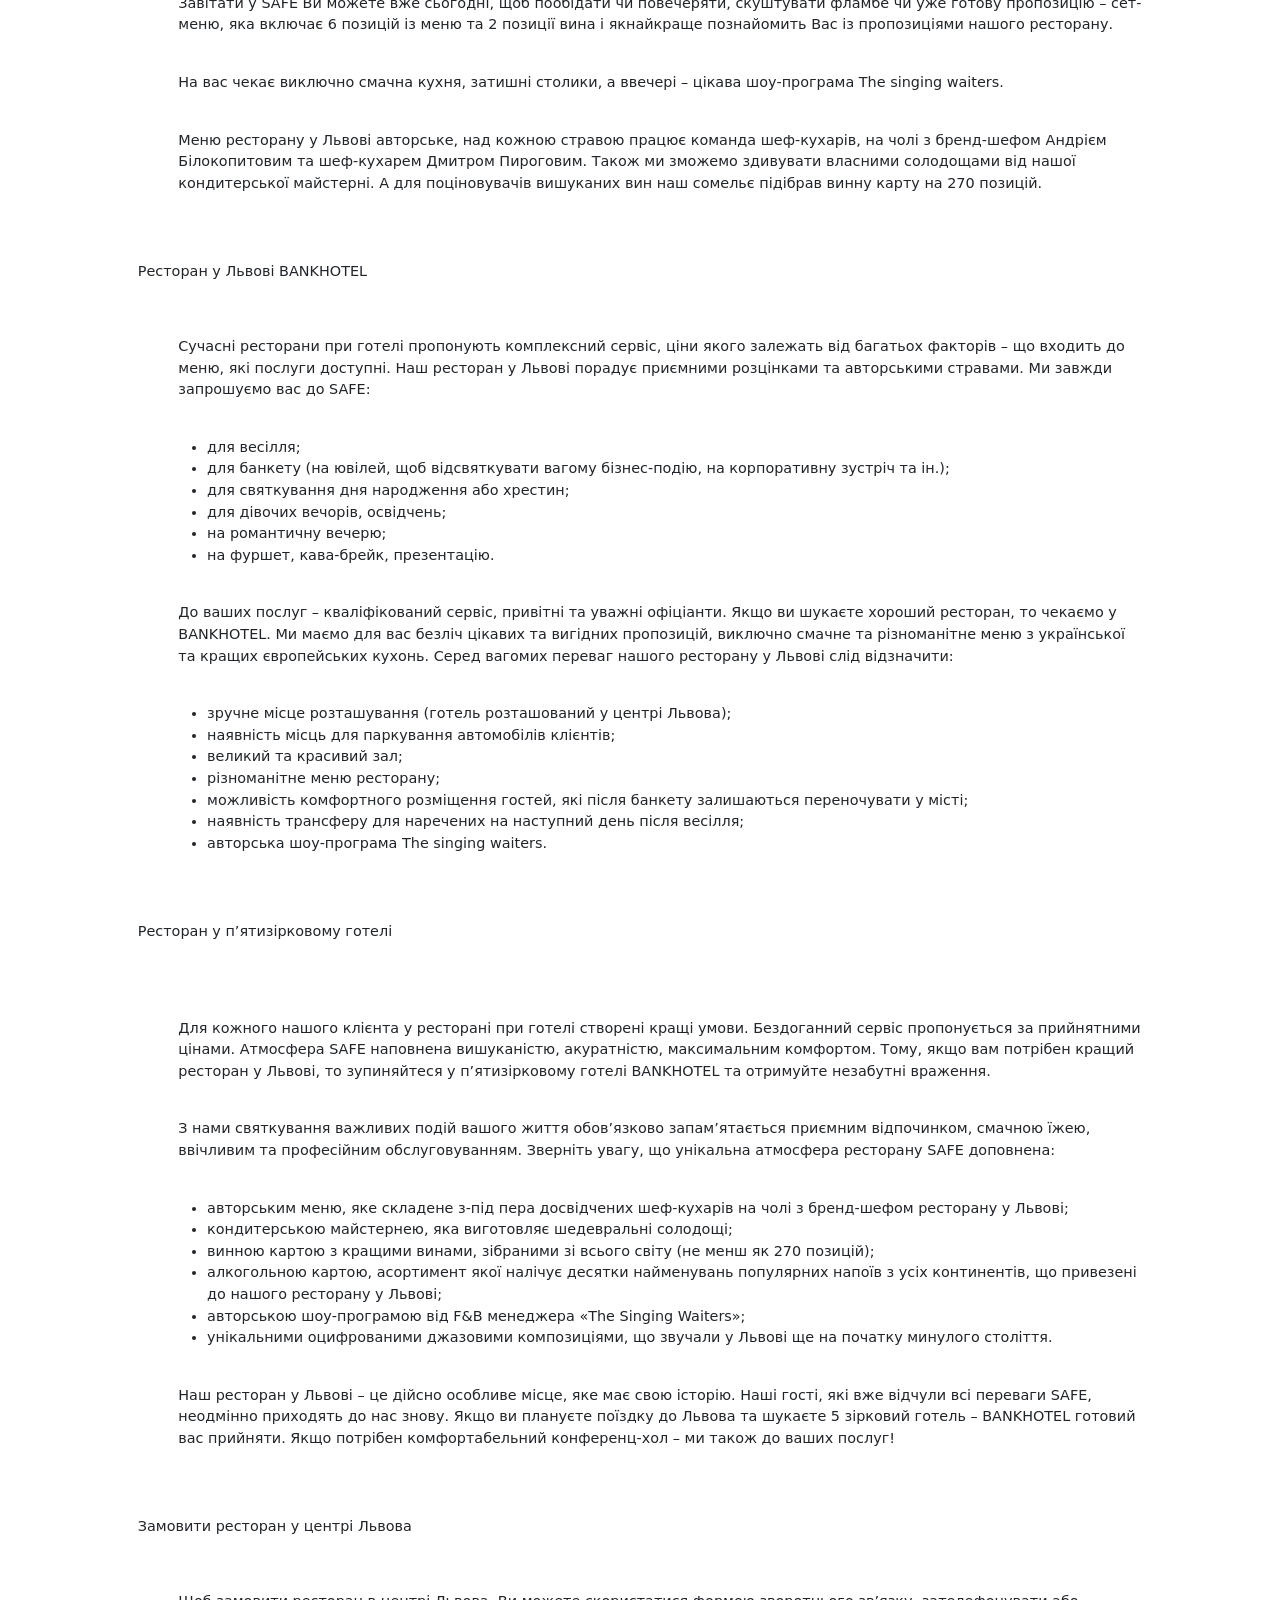
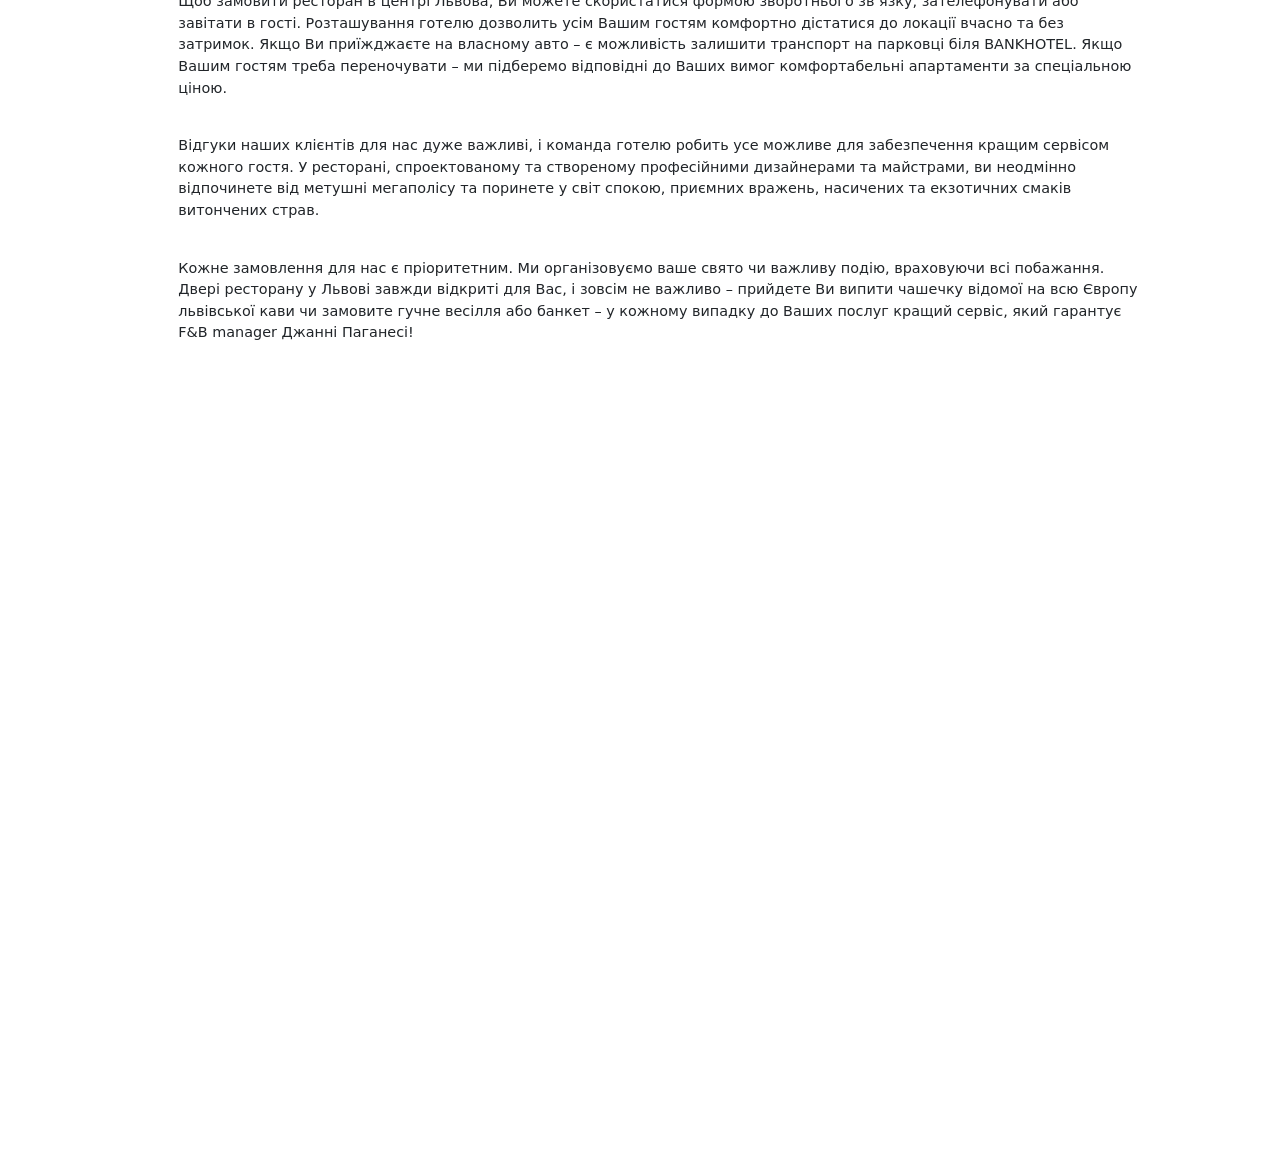
==== commit 3b61083c: "fix all ways" ====
--- a/wedding/index.html
+++ b/wedding/index.html
@@ -14,7 +14,7 @@
     <link href="https://fonts.googleapis.com/css2?family=Josefin+Sans:wght@300;400;500;600;700&display=swap"
       rel="stylesheet">
     <link rel="stylesheet" href="//code.jquery.com/ui/1.13.2/themes/base/jquery-ui.css">
-    <link rel="stylesheet" href="/resources/demos/style.css">
+    <!-- <link rel="stylesheet" href="/resources/demos/style.css"> -->
     <script src="https://code.jquery.com/jquery-3.6.0.js"></script>
     <script src="https://code.jquery.com/ui/1.13.2/jquery-ui.js"></script>
     <script>
@@ -542,176 +542,6 @@
           </div>
     </section>
 
-    <section class="page__accordion">
-      <div class="container">
-        <div id="accordion" class="accordion">
-          <h3 class="accordion__title">Конференц зал готелю</h3>
-          <div class="accordion__cont">
-            <br>
-            <h3>
-              Конференц зал готелю
-            </h3>
-            <br>
-            <P>
-              У сучасному світі організація будь-яких подій потребує відповідної локації. Якщо ви шукаєте місце для
-              проведення ділової зустрічі, семінару, тренінгу, автограф-сесії, то Вам може знадобитися оренда
-              конференц залу у Львові. Наш розкішний готель пропонує вам великі конференц-зали, загальна площа яких
-              складає 500 м.кв. та у яких легко розташувати не менш як 270 осіб.
-            </P>
-            <br>
-            <P>
-              Просторий конгрес-хол, який знаходиться на другому поверсі BANKHOTEL, має важливу функціональну
-              особливість – за допомогою спеціальних мобільних перегородок він поділяється на 7 незалежних залів.
-              Кожен окремий зал з площею від 30 м.кв дуже зручний, може прийняти від 12 до 270 гостей одночасно з
-              усіма необхідними умовами комфорту.
-            </P>
-            <br>
-            <P>
-              Конференц зали в готелі мають привабливе авторське оздоблення інтер’єрів, над якими працювали відомі
-              дизайнери. До особливостей готелю, який має власну історію, слід віднести максимальне збереження
-              унікальних архітектурних елементів – мармурових сходів та вітражів, підлоги з кераміки, оздоблення
-              стін з автентичними карнизами. Тому якщо ви шукаєте, де провести захід, та бажаєте опинитися в кращому
-              місці у центрі Львова, то бронюйте конференц-зал нашого готелю.
-            </P>
-          </div>
-
-          <h3 class="accordion__title">Готель з конференц залом у Львові</h3>
-          <div class="accordion__cont">
-            <br>
-            <h3>
-              Готель з конференц залом у Львові
-            </h3>
-            <p>
-              Оренда конференц залу, що пропонує BANKHOTEL, має кілька вагомих переваг. Обираючи готелі Львова з
-              конференц
-              залами, зупиняйтеся на нашій пропозиції та враховуйте наступне:
-            </p>
-            <ul class="accordion__list">
-              <li>
-                готель має дуже зручне розташування, бо знаходиться в центральній частині міста. Добиратися до
-                заброньованого залу легко як на власному авто, так і на громадському транспорті. Для більшої зручності
-                передбачений наземний паркінг, де можуть розміститися 20 транспортних засобів;
-              </li>
-              <li>
-                можливість організації кращого харчування при проведенні заходу. Наші шеф-кухарі запропонують авторські
-                страви на будь-який смак, якщо Ви забажаєте, можете додатково замовити кофі-брейк, обід, фуршет,
-                гала-вечерю;
-              </li>
-              <li>
-                можливість комфортного розташування гостей заходу у номерах на добу, на ніч або довгостроково (за
-                необхідністю). До ваших послуг масштабний номерний фонд з апартаментами на будь-який бюджет;
-              </li>
-              <li>
-                комплексне обслуговування. Наш персонал – це команда професіоналів. Тому кожен, хто забажає забронювати
-                конференц зал у BANKHOTEL, отримує кращий сервіс;
-              </li>
-              <li>
-                приємні ціни. Якщо ви порівняєте ціни на оренду конференц залів Львова з подібними умовами, то
-                переконаєтеся, що наші пропозиції є дуже вигідними.
-              </li>
-            </ul>
-            <br>
-            <p>
-              Зверніть увагу – учасникам заходів доступна лаунж зона, яка має вертикальне сполучення з кухнею. Ця
-              особливість дозволяє проводити каво-перерви, фуршети без необхідності переміщення до ресторану. Атмосферу
-              привабливих сучасних інтер’єрів та максимального комфорту вдало доповнює зимовий сад, що розташований
-              поруч
-              із конференц залом. З усіх пропозицій, що сьогодні надають конференц зали Львова, наша дійсно
-              відрізняється
-              найпривабливішими умовами.
-            </p>
-
-          </div>
-
-          <h3 class="accordion__title">Оренда конференц залу BANKHOTEL</h3>
-          <div class="accordion__cont">
-            <br>
-            <h3>
-              Оренда конференц залу BANKHOTEL
-            </h3>
-            <br>
-            <p>
-              Окремі конференц зали в готелі адаптовані під різноманітні заходи на вищому рівні, і бронювання
-              відповідного
-              до всіх вимог наших клієнтів приміщення завжди відкрите. Скористатися пропозиціями Ви можете, якщо
-              потрібно
-              організувати та вдало провести:
-            </p>
-            <br>
-            <ul class="accordion__list">
-              <li>тематичний семінар;</li>
-              <li>бізнес-тренінг;</li>
-              <li>ділову зустріч;</li>
-              <li>навчальний курс;</li>
-              <li>автограф-сесію та ін..</li>
-            </ul>
-            <br>
-            <p>
-              Ціна оренди конференц-залу або усього конгрес холу у центрі Львову звичайно розраховується по двох
-              позиціях:
-              до 4 годин та цілий день та може включати декілька наданих послуг (харчування, використання професійного
-              технічного обладнання, трансфер, обслуговування персоналу). Також до Ваших послуг паркування авто,
-              гардероб,
-              туалетні кімнати, номери, ресторан та винний бар.
-            </p>
-            <br>
-            <p>
-              Задля комфортного проведення заходів ми пропонуємо 3 типи розсадки гостей – круглий стіл, театр або клас.
-              Протягом семінару або тренінгу клієнти мають змогу насолоджуватись львівською кавою, смачними канапе,
-              іншими
-              авторськими стравами, які готують наші шеф-кухарі та кондитерський цех. Щоб кожний захід проходив
-              максимально зручно та на вищому рівні, ми обов’язково пропонуємо кваліфіковану допомогу в комплексній
-              організації зустрічі.
-            </p>
-          </div>
-
-          <h3 class="accordion__title">Як замовити зал для конференцій?</h3>
-          <div class="accordion__cont">
-            <br>
-            <h3>
-              Як замовити зал для конференцій?
-            </h3>
-            <br>
-            <p>
-              Команда працівників готелю BANKHOTEL завжди готова до прийому гостей зі Львова чи інших міст. Якщо ви
-              обираєте наш конференц зал, то отримуєте:
-            </p>
-            <ul class="accordion__list">
-              <li>
-                просторі приміщення з ексклюзивним дизайном та необхідним сучасним оздобленням;
-              </li>
-              <li>
-                професійне обслуговування кожного семінару, конференції, тренінгу, сесії;
-              </li>
-              <li>
-                можливість замовлення смачного харчування (перерва на каву, обід із бездоганним меню);
-              </li>
-              <li>
-                можливість використання звукової апаратури, проектору, інших технічних засобів;
-              </li>
-              <li>
-                паркування авто біля готелю з охороною;
-              </li>
-              <li>
-                наявність спеціального підйомника біля головного входу для маломобільних осіб;
-              </li>
-              <li>
-                можливість скористатися номерним фондом, винним баром, рестораном.
-              </li>
-            </ul>
-            <br>
-            <p>
-              Не знаєте, як замовити конференц зал у готелі? Потрібне приміщення з достатньою площею, розкішним
-              інтер’єром
-              та комплексним обслуговуванням? Тоді Вам необхідно зв’язатися з нами через сайт або за телефоном. В
-              готельному конференц холі Вас чекають виключно приємні враження, максимальний кейс зручностей та уважний
-              персонал. Телефонуйте, щоб забронювати кращий конференц зал у Львові на потрібну дату та час.
-            </p>
-          </div>
-        </div>
-      </div>
-    </section>
-
     <section class="form page__form" id="form">
       <div class="container">
         <div class="form__wrraper">
@@ -725,7 +555,7 @@
             <div class="form__left">
               <div class="form__date">
                 <input type="text" id="datepicker" class="form__style" placeholder="Обрати дату заходу" required
-                  id="date">
+                  id="date" autocomplete="off">
                 <label for="#date" class="form__label">
                   <button class="form__btn">
                     <img class="form__icon" src="./../image/calendar.png" alt="date">
@@ -764,6 +594,153 @@
         </div>
       </div>
     </section>
+
+    <section class="page__accordion">
+      <div class="container">
+        <div id="accordion" class="accordion">
+          <h3 class="accordion__title">Конференц зал готелю</h3>
+          <div class="accordion__cont">
+            <br>
+            <h3>
+              Ресторан в готелі
+            </h3>
+            <br>
+            <P>
+              Якщо для романтичної вечері, урочистої події, важливої ділової зустрічі або для приємного вечора у затишній обстановці Вам потрібен вишуканий ресторан в готелі, то запрошуємо Вас до авторського ресторану SAFE, що знаходиться в п’ятизірковому готелі BANKHOTEL. Завітавши до нас вперше, ви назавжди закохаєтесь у неповторний дизайнерський інтер’єр, неймовірно смачні страви від бренд-шефа и комфортну атмосферу.
+            </P>
+            <br>
+            <P>
+              SAFE – це ресторан в готелі 5 зірок, що знаходиться в центрі Львова у будівлі, яка раніше належала Австро-Угорському банку. Команда професійних дизайнерів архітектурної майстерні, що працювала над реконструкцією банку, створила справжній шедевр – унікальне поєднання естетики минулого століття та інновацій сучасного мистецтва. Кожен гість зможе насолодитися авторським дизайном ресторану при готелі та отримати незабутні враження.
+            </P>
+            <br>
+            <P>
+              Завітати у SAFE Ви можете вже сьогодні, щоб пообідати чи повечеряти, скуштувати фламбе чи уже готову пропозицію – сет-меню, яка включає 6 позицій із меню та 2 позиції вина і якнайкраще познайомить Вас із пропозиціями нашого ресторану.
+            </P>
+            <br>
+            <p>
+              На вас  чекає виключно смачна кухня, затишні столики, а ввечері – цікава шоу-програма The singing waiters.
+            </p>
+            <br>
+            <p>
+              Меню ресторану у Львові авторське, над кожною стравою працює команда шеф-кухарів, на чолі з бренд-шефом Андрієм Білокопитовим та шеф-кухарем Дмитром Пироговим. Також  ми зможемо здивувати власними солодощами від нашої кондитерської майстерні. А для поціновувачів вишуканих вин наш сомельє підібрав винну карту на 270 позицій.
+            </p>
+          </div>
+
+          <h3 class="accordion__title">Ресторан у Львові BANKHOTEL</h3>
+          <div class="accordion__cont">
+            <br>
+            <p>
+              Сучасні ресторани при готелі пропонують комплексний сервіс, ціни якого залежать від багатьох факторів – що входить до меню, які послуги доступні. Наш ресторан у Львові порадує приємними розцінками та авторськими стравами. Ми завжди запрошуємо вас до SAFE:
+            </p>
+            <br>
+            <ul class="accordion__list">
+              <li>
+                для весілля;
+              </li>
+              <li>
+                для банкету (на ювілей, щоб відсвяткувати вагому бізнес-подію, на корпоративну зустріч та ін.);
+              </li>
+              <li>
+                для святкування дня народження або хрестин;
+              </li>
+              <li>
+                для дівочих вечорів, освідчень;
+              </li>
+              <li>
+                на романтичну вечерю;
+              </li>
+              <li>
+                на фуршет, кава-брейк, презентацію.
+              </li>
+            </ul>
+            <br>
+            <p>
+              До ваших послуг – кваліфікований сервіс, привітні та уважні офіціанти. Якщо ви шукаєте хороший ресторан, то чекаємо у BANKHOTEL. Ми маємо для вас безліч цікавих та вигідних пропозицій, виключно смачне та різноманітне меню з української та кращих європейських кухонь. Серед вагомих переваг нашого ресторану у Львові слід відзначити:
+            </p>
+            <br>
+            <ul class="accordion__list">
+              <li>
+                зручне місце розташування (готель розташований у центрі Львова);
+              </li>
+              <li>
+                наявність місць для паркування автомобілів клієнтів;
+              </li>
+              <li>
+                великий та красивий зал;
+              </li>
+              <li>
+                різноманітне меню ресторану;
+              </li>
+              <li>
+                можливість комфортного розміщення гостей, які після банкету залишаються переночувати у місті;
+              </li>
+              <li>
+                наявність трансферу для наречених на наступний день після весілля;
+              </li>
+              <li>
+                авторська шоу-програма The singing waiters.
+              </li>
+            </ul>
+          </div>
+
+          <h3 class="accordion__title">Ресторан у п’ятизірковому готелі</h3>
+          <div class="accordion__cont">
+            <br>
+            <br>
+            <p>
+              Для кожного нашого клієнта у ресторані при готелі створені кращі умови. Бездоганний сервіс пропонується за прийнятними цінами. Атмосфера SAFE наповнена вишуканістю, акуратністю, максимальним комфортом. Тому, якщо вам потрібен кращий ресторан у Львові, то зупиняйтеся у п’ятизірковому готелі BANKHOTEL та отримуйте незабутні враження.
+            </p>
+            <br>
+            <p>
+              З нами святкування важливих подій вашого життя обов’язково запам’ятається приємним відпочинком, смачною їжею, ввічливим та професійним обслуговуванням. Зверніть увагу, що унікальна атмосфера ресторану SAFE доповнена:
+            </p>
+            <br>
+            <ul class="accordion__list">
+              <li>
+                авторським меню, яке складене з-під пера досвідчених шеф-кухарів на чолі з бренд-шефом ресторану у Львові;
+              </li>
+              <li>
+                кондитерською майстернею, яка виготовляє шедевральні солодощі;
+              </li>
+              <li>
+                винною картою з кращими винами, зібраними зі всього світу (не менш як 270 позицій);
+              </li>
+              <li>
+                алкогольною картою, асортимент якої налічує десятки найменувань популярних напоїв з усіх континентів, що привезені до нашого ресторану у Львові;
+              </li>
+              <li>
+                авторською шоу-програмою від F&B менеджера «The Singing Waiters»;
+              </li>
+              <li>
+                унікальними оцифрованими джазовими композиціями, що звучали у Львові ще на початку минулого століття.
+              </li>
+            </ul>
+            <br>
+            <p>
+              Наш ресторан у Львові – це дійсно особливе місце, яке має свою історію. Наші гості, які вже відчули всі переваги SAFE, неодмінно приходять до нас знову. Якщо ви плануєте поїздку до Львова та шукаєте 5 зірковий готель – BANKHOTEL готовий вас прийняти. Якщо потрібен комфортабельний конференц-хол – ми також до ваших послуг!
+            </p>
+          </div>
+
+          <h3 class="accordion__title">Замовити ресторан у центрі Львова</h3>
+          <div class="accordion__cont">
+            <br>
+            <p>
+              Щоб замовити ресторан в центрі Львова, Ви можете скористатися формою зворотнього зв’язку, зателефонувати або завітати в гості. Розташування готелю дозволить усім Вашим гостям комфортно дістатися до локації вчасно та без затримок. Якщо Ви приїжджаєте на власному авто – є можливість залишити транспорт на парковці біля BANKHOTEL. Якщо Вашим гостям треба переночувати – ми підберемо відповідні до Ваших вимог комфортабельні апартаменти за спеціальною ціною.
+            </p>
+            <br>
+            <p>
+              Відгуки наших клієнтів для нас дуже важливі, і команда готелю робить усе можливе для забезпечення кращим сервісом кожного гостя. У ресторані, спроектованому та створеному професійними дизайнерами та майстрами, ви неодмінно відпочинете від метушні мегаполісу та поринете у світ спокою, приємних вражень, насичених та екзотичних смаків витончених страв.
+            </p>
+            <br>
+            <p>
+              Кожне замовлення для нас є пріоритетним. Ми організовуємо ваше свято чи важливу подію, враховуючи всі побажання. Двері ресторану у Львові завжди відкриті для Вас, і зовсім не важливо – прийдете Ви випити чашечку відомої на всю Європу львівської кави чи замовите гучне весілля або банкет – у кожному випадку до Ваших послуг кращий сервіс, який гарантує  F&B manager Джанні Паганесі!
+            </p>
+            <br>
+          </div>
+        </div>
+      </div>
+    </section>
+
     <div id="myModal" class="modal">
       <div class="modal__content">
         <span class="modal__close"></span>
--- a/style/style.css
+++ b/style/style.css
@@ -1,4 +1,3 @@
-@import "./../font/futura-pt-font.css";
 * {
   margin: 0;
   padding: 0;
@@ -2342,7 +2341,7 @@
   border-bottom: 1px solid #ddd !important;
 }
 .accordion__list {
-  list-style-image: url("./../../image/ac-ar.png") !important;
+  list-style-image: url("./../image/ac-ar.png") !important;
 }
 
 .ui-state-active, .ui-state-default {
@@ -2354,16 +2353,16 @@
   border-color: #ddd !important;
 }
 
-.ui-icon {
+.accordion .ui-icon {
   margin-right: 10px !important;
-  background-image: url(./../../image/ac-im-close.png) !important;
+  background-image: url(./../image/ac-im-close.png) !important;
   background-position: center !important;
   width: 39px !important;
   height: 39px !important;
 }
 
 .ui-icon:target {
-  background-image: url(./../../image/ac-im-open.png) !important;
+  background-image: url(./../image/ac-im-open.png) !important;
 }
 
 .ui-widget-content {
@@ -2371,7 +2370,6 @@
 }
 
 body {
-  font-family: "Futura PT" !important;
   zoom: 0.9;
   -moz-transform: scale(0.9);
   -moz-transform-origin: 0 0;
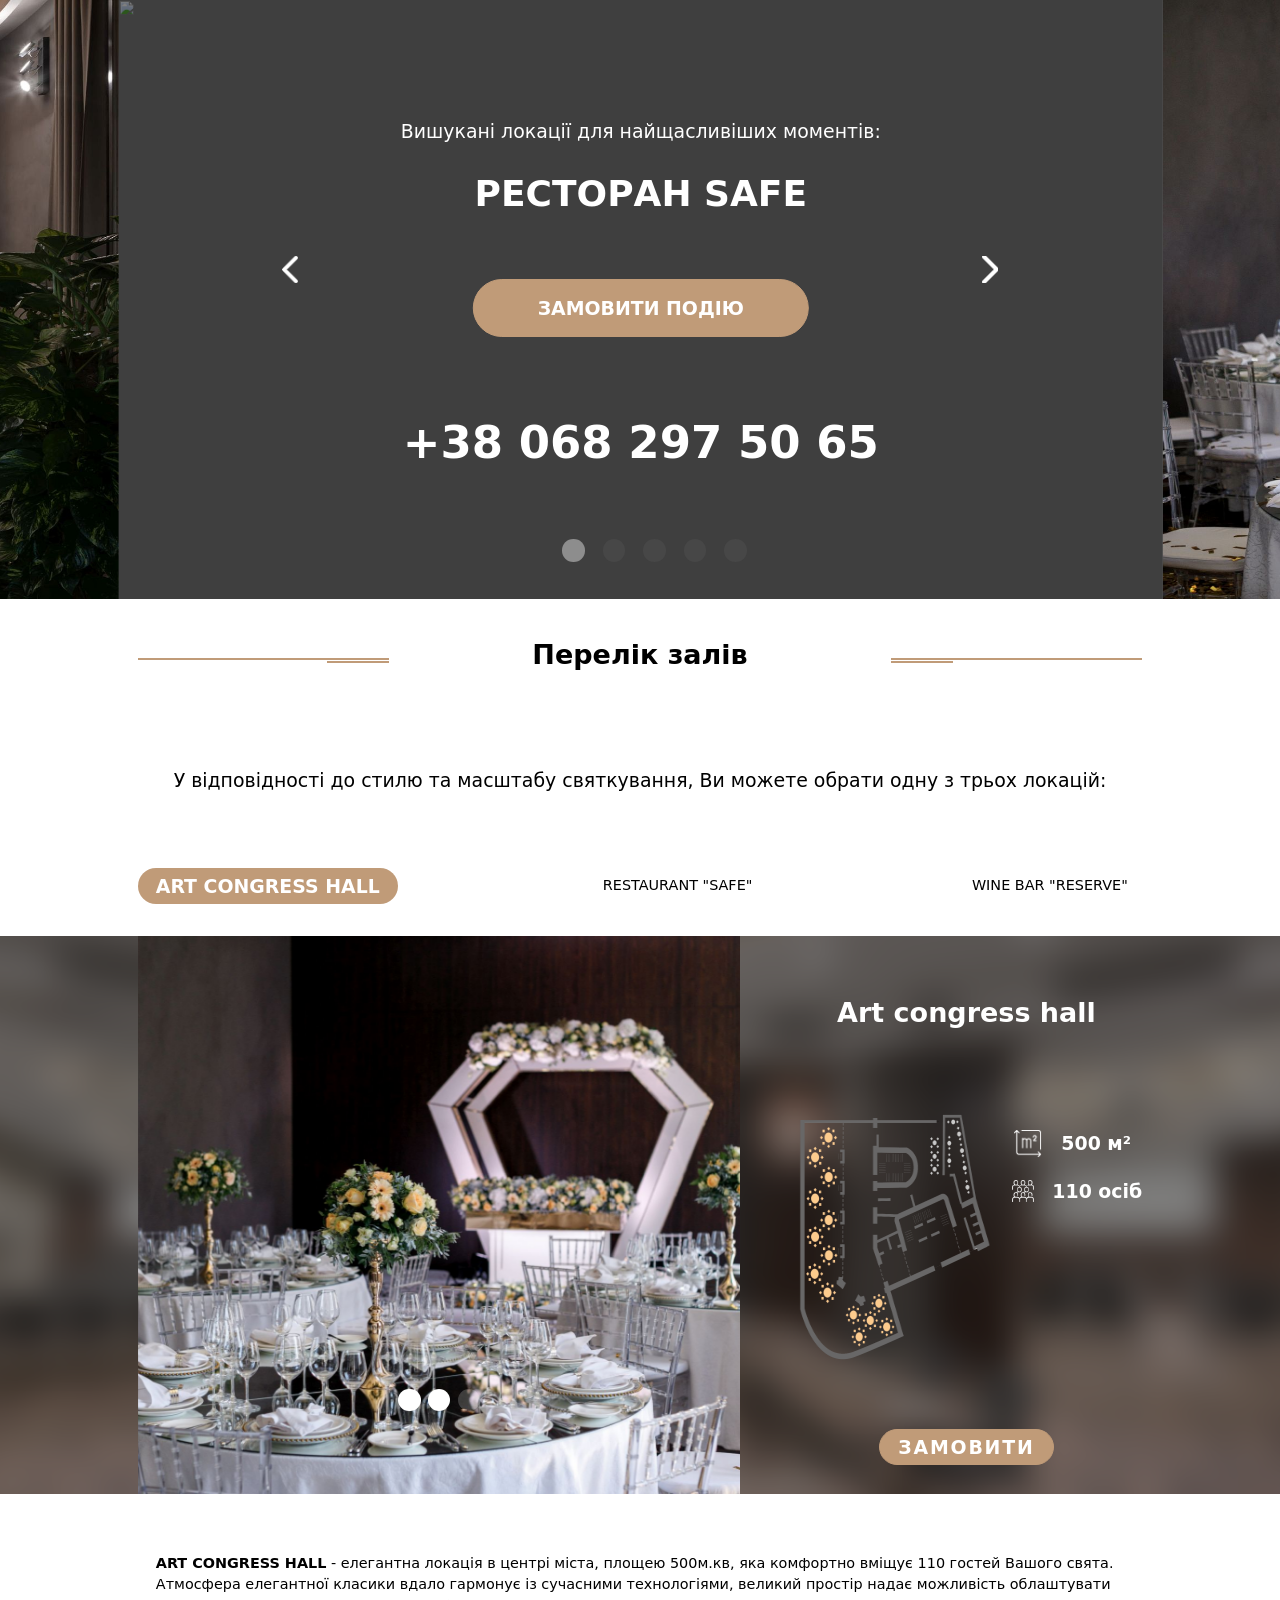
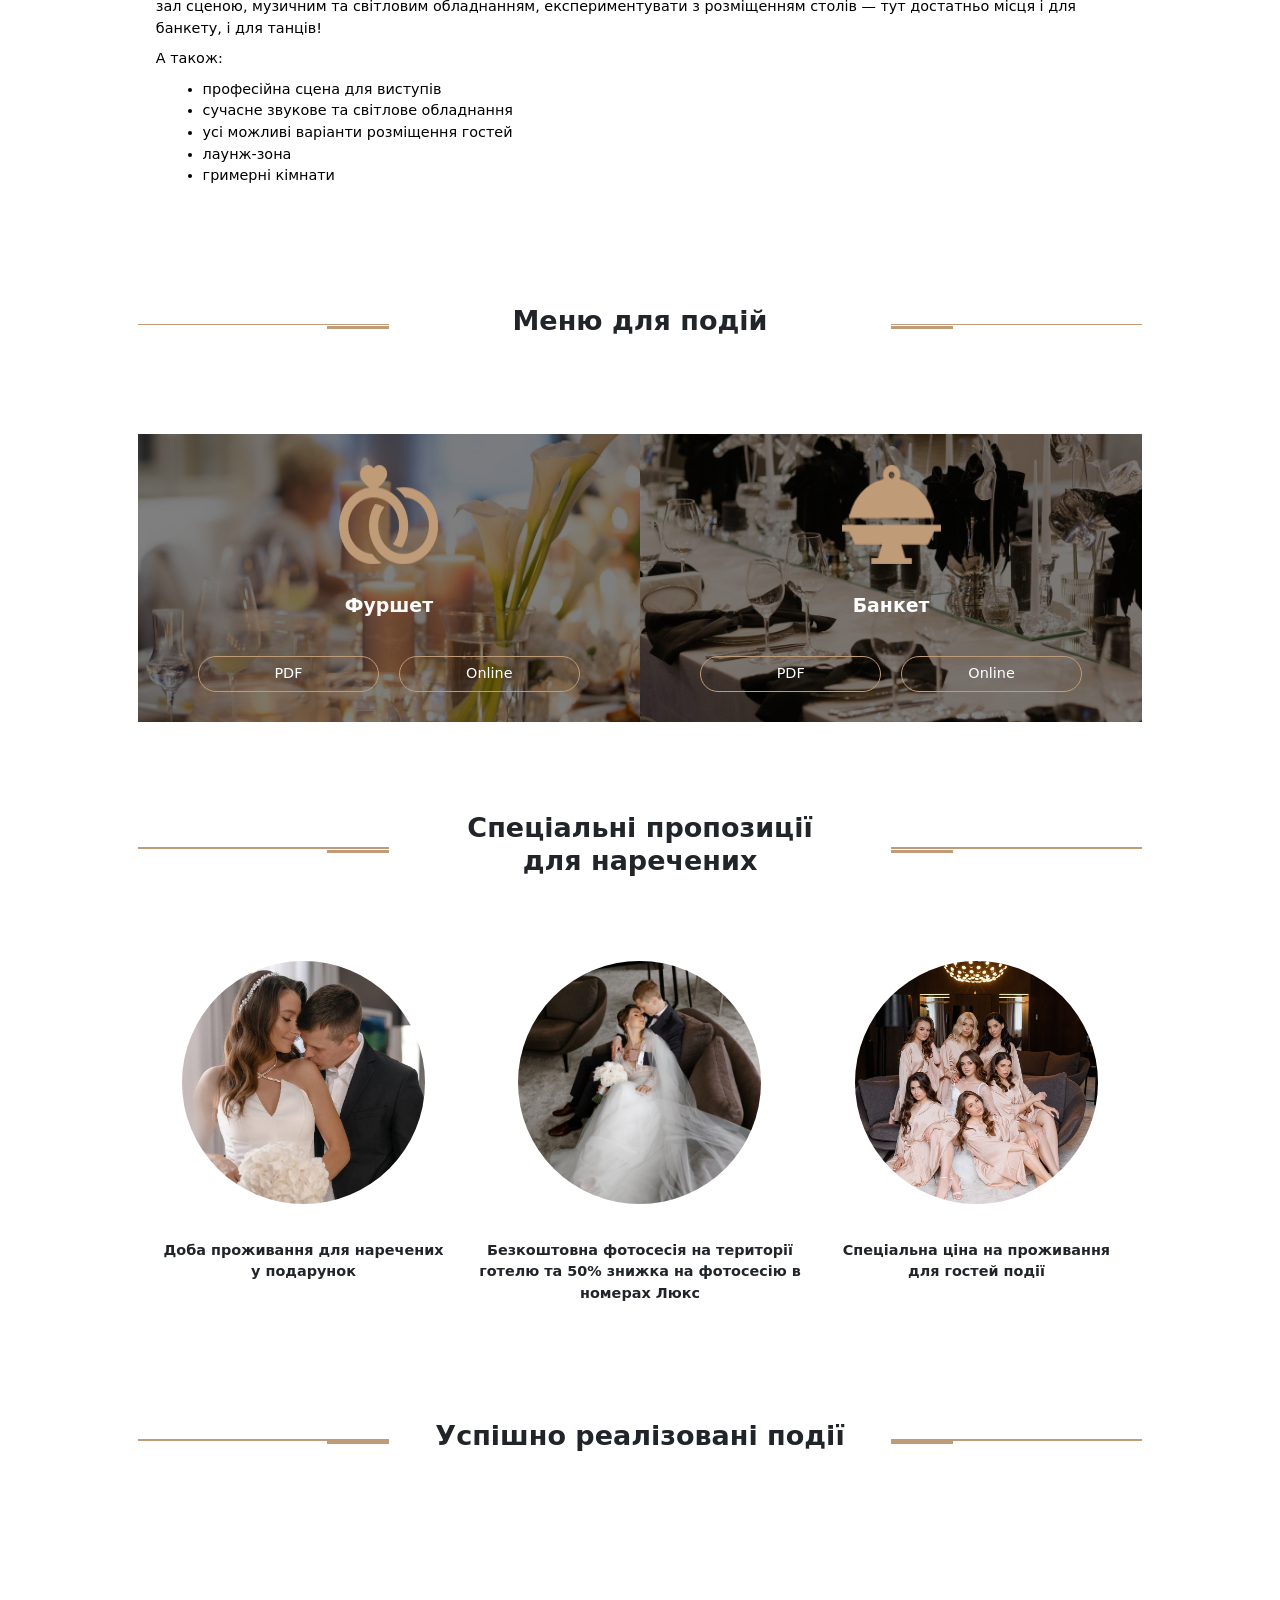
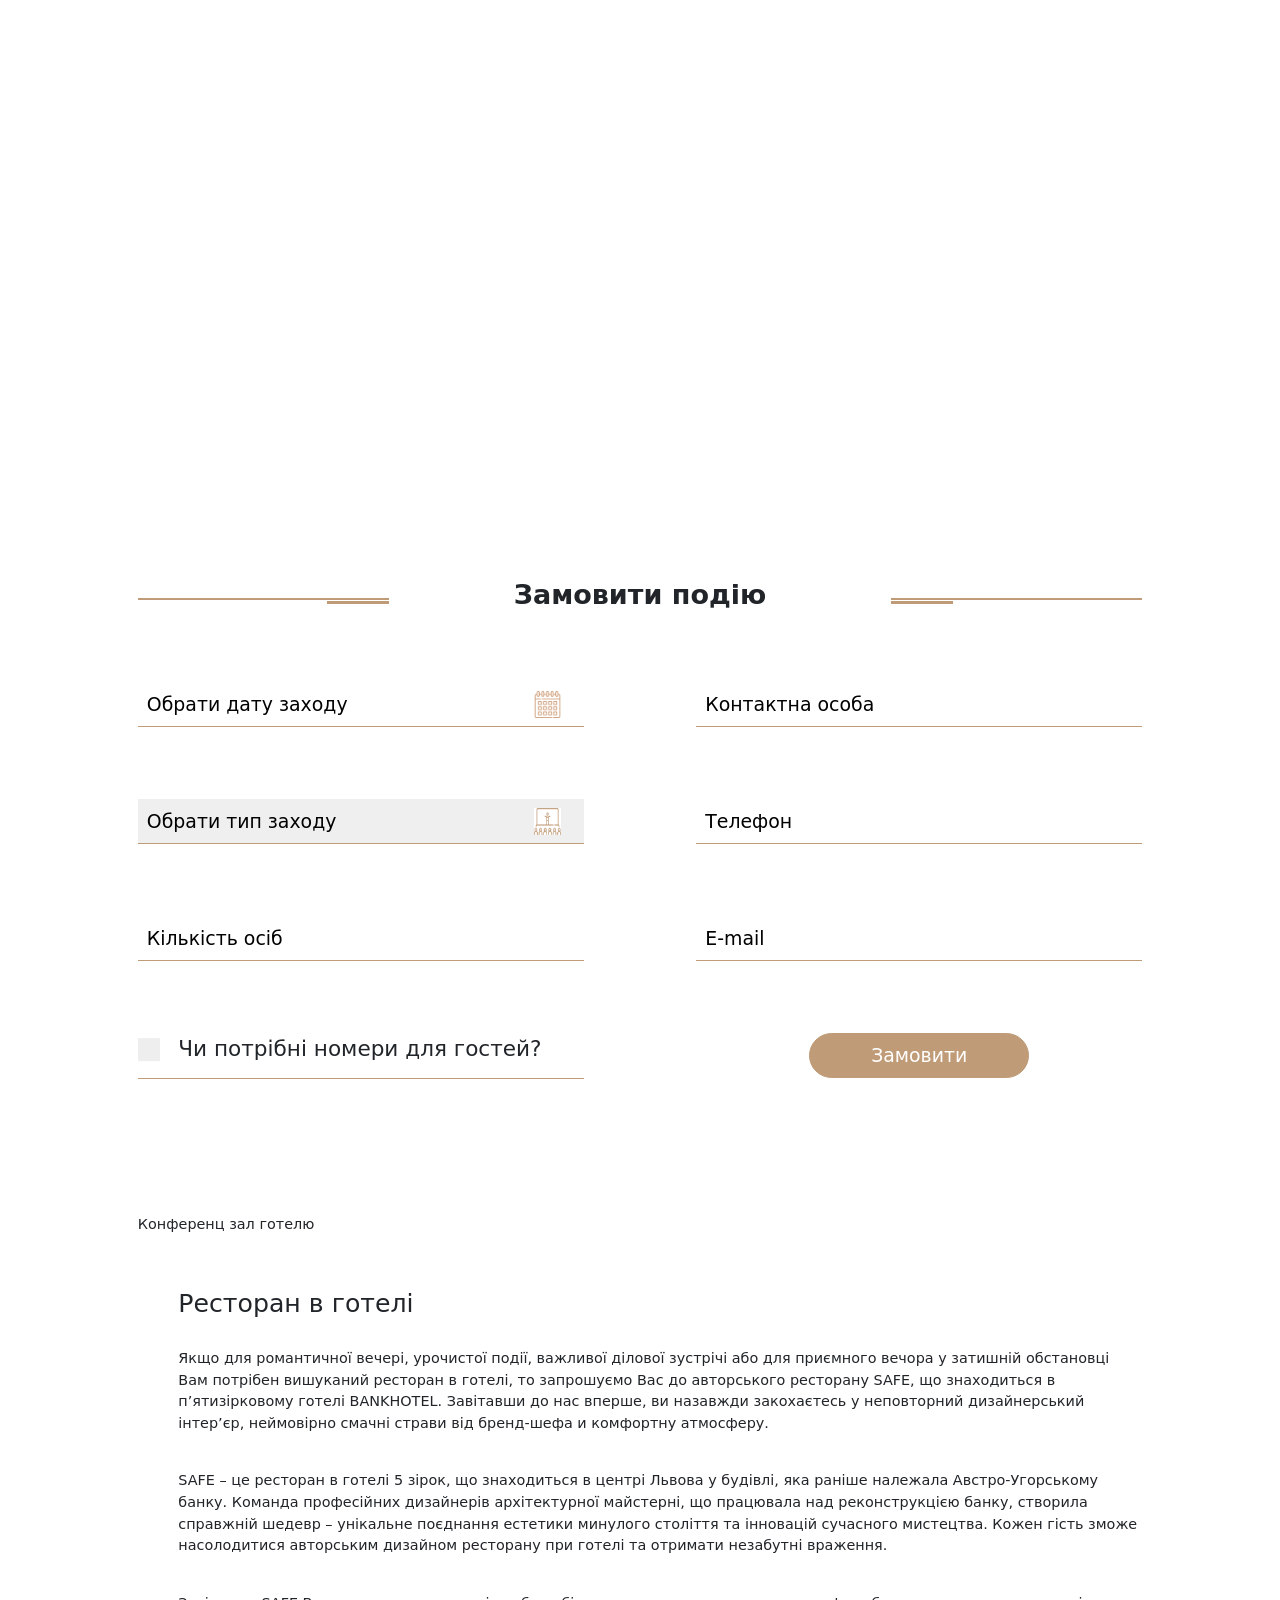
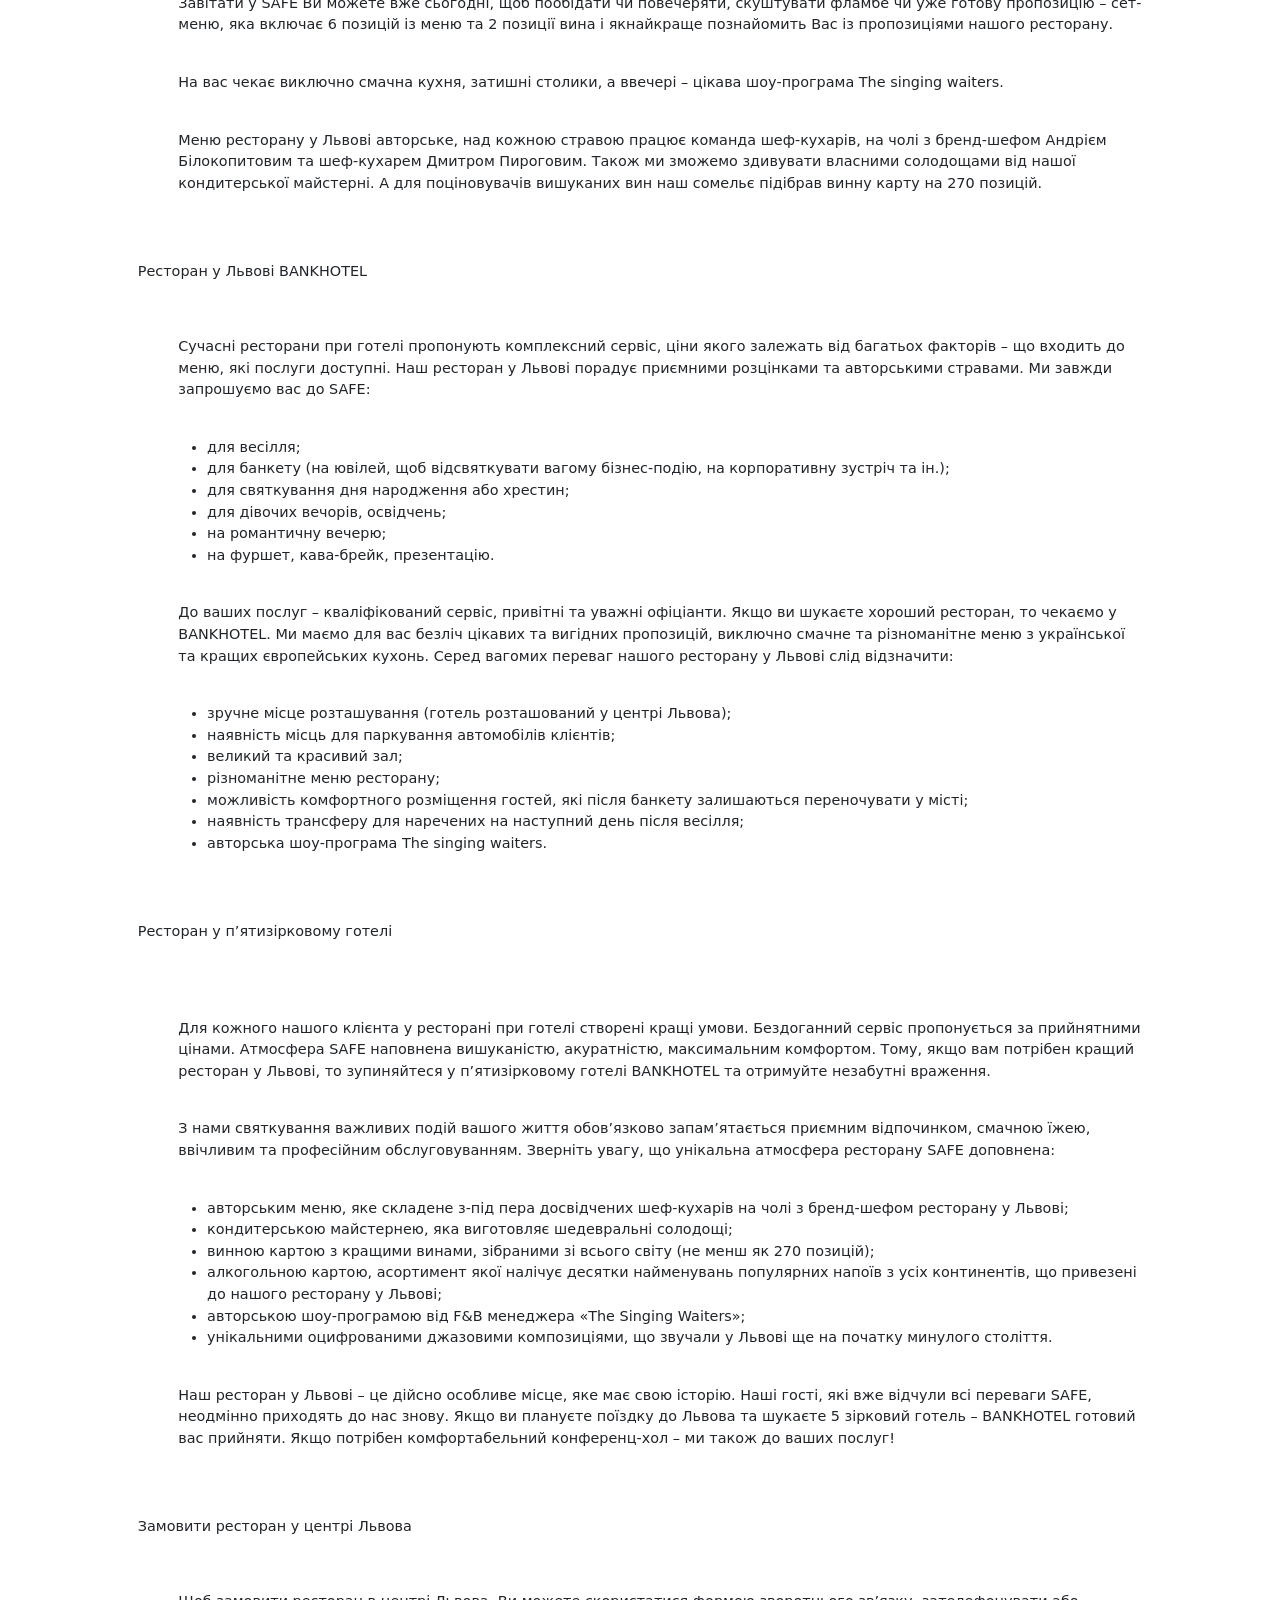
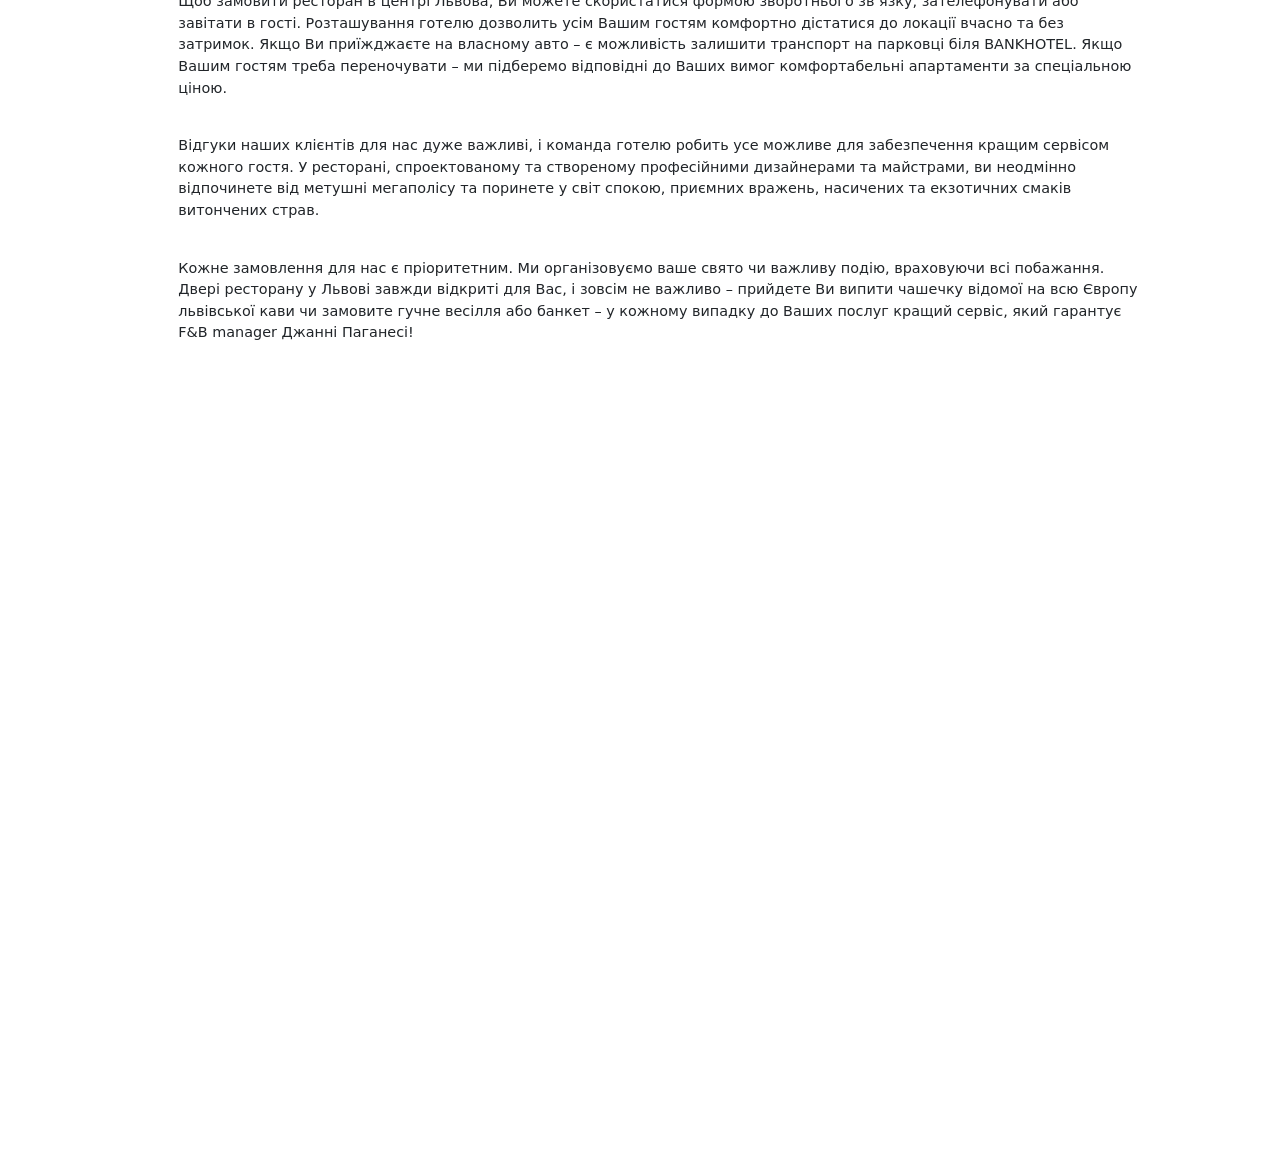
==== commit d107e929: "ok" ====
--- a/wedding/index.html
+++ b/wedding/index.html
@@ -587,7 +587,7 @@
             <div class="form__right">
               <input type="text" placeholder="Контактна особа" class="form__person form__style" required>
               <input type="tel" placeholder="Телефон" class="form__tel form__style" required>
-              <input type="email" placeholder="E-mail" class="form__email form__style" required>
+              <input type="email" placeholder="E-mail" class="form__email form__style">
               <button type="submit" class="form__button" id="myBtn">Замовити</button>
             </div>
           </form>
--- a/style/style.css
+++ b/style/style.css
@@ -1748,6 +1748,7 @@
 .scheme__tabs-title {
   text-align: center;
   margin-bottom: 50px;
+  color: #fff !important;
 }
 @media (min-width: 1260px) {
   .scheme__tabs-title {
